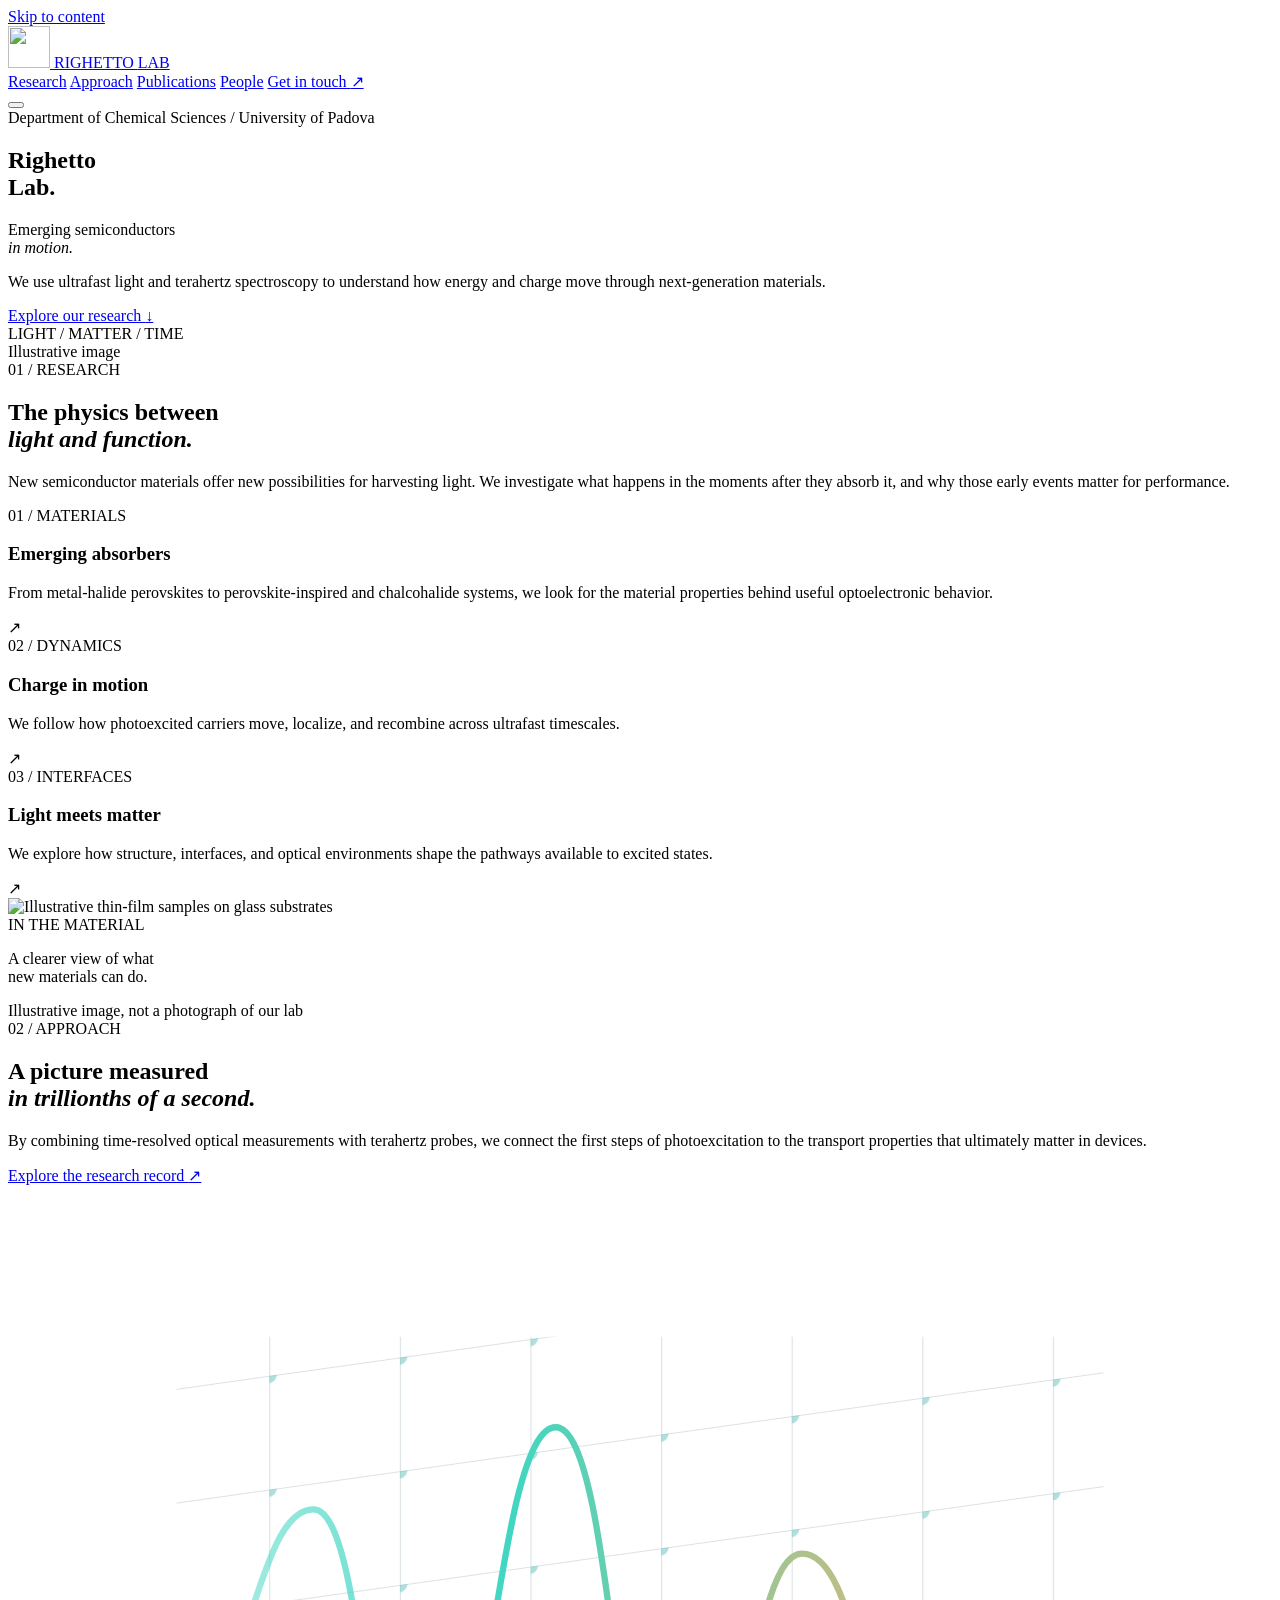
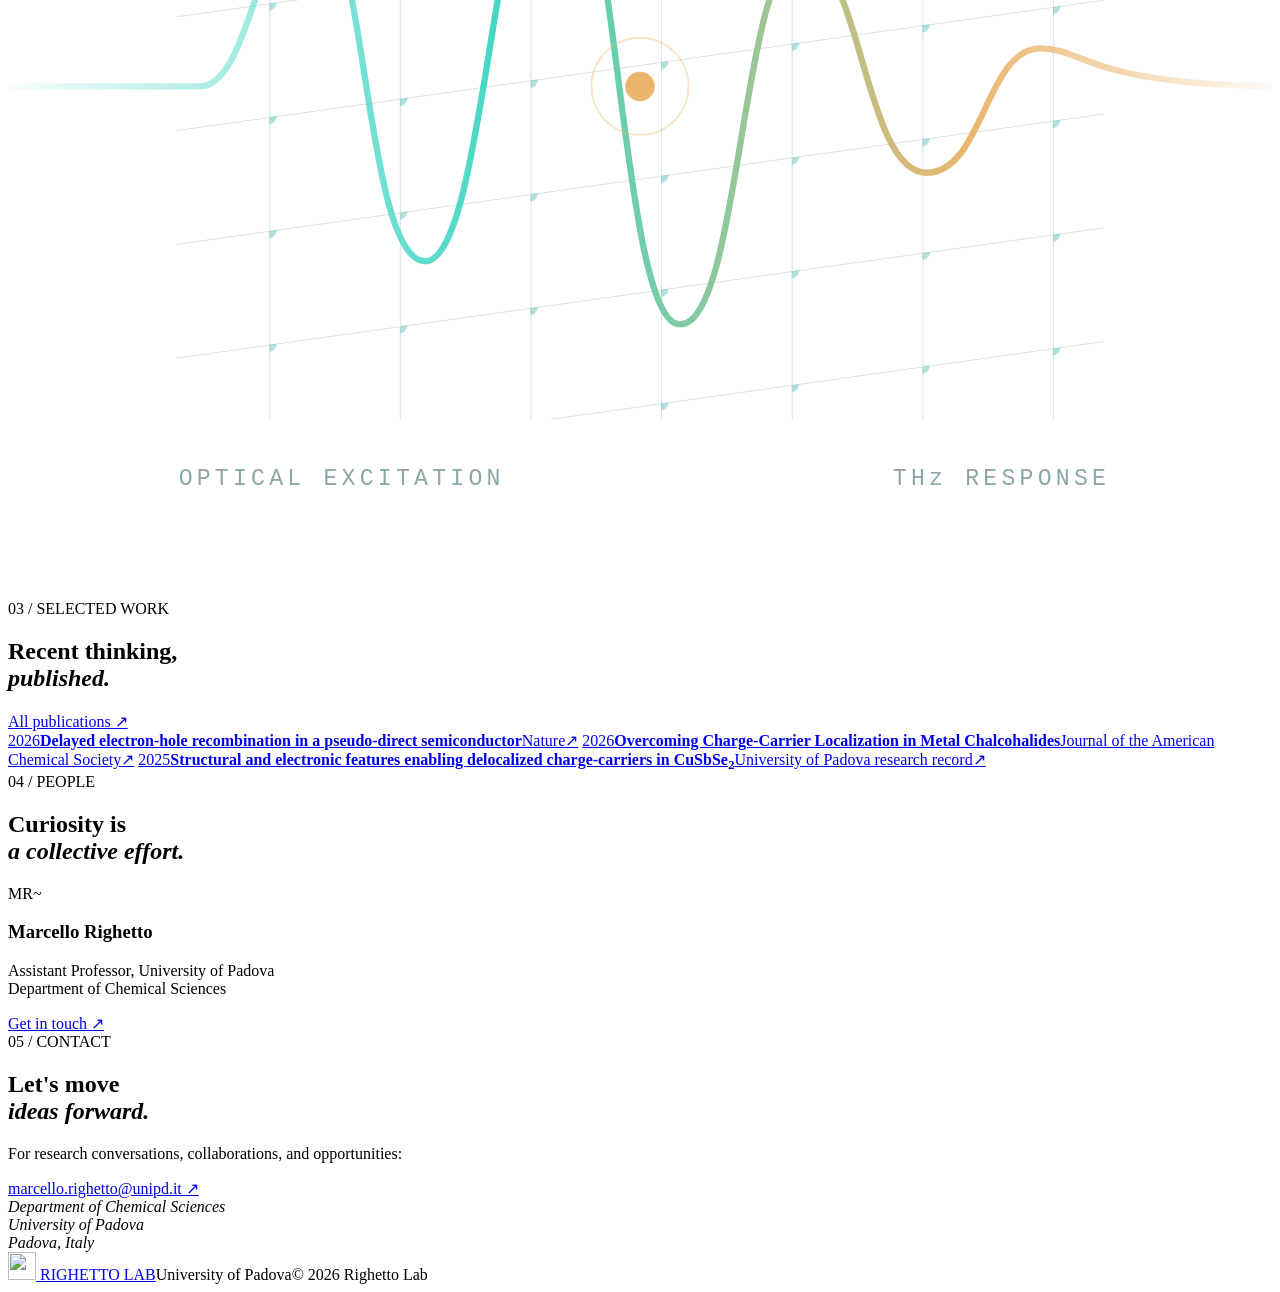
==== index.html @ 577b5ff5 "Create Righetto Lab website" ====
<!doctype html>
<html lang="en">
  <head>
    <meta charset="utf-8">
    <meta name="viewport" content="width=device-width, initial-scale=1">
    <meta name="theme-color" content="#101e23">
    <meta name="description" content="The Righetto Lab at the University of Padova studies emerging semiconductors with ultrafast optical and terahertz spectroscopy.">
    <meta property="og:type" content="website">
    <meta property="og:title" content="Righetto Lab | Emerging semiconductors in motion">
    <meta property="og:description" content="Ultrafast spectroscopy, charge-carrier dynamics, and emerging materials for light-harvesting technologies.">
    <meta property="og:image" content="assets/optical-table.webp">
    <title>Righetto Lab | Emerging semiconductors in motion</title>
    <link rel="icon" type="image/svg+xml" href="assets/mark.svg">
    <link rel="preconnect" href="https://fonts.googleapis.com">
    <link rel="preconnect" href="https://fonts.gstatic.com" crossorigin>
    <link href="https://fonts.googleapis.com/css2?family=DM+Sans:wght@400;500;600;700&family=Space+Grotesk:wght@400;500;600;700&display=swap" rel="stylesheet">
    <link rel="stylesheet" href="styles.css">
    <script src="script.js" defer></script>
  </head>
  <body>
    <a class="skip-link" href="#main">Skip to content</a>
    <header class="site-header" id="site-header">
      <a class="brand" href="#top" aria-label="Righetto Lab, back to top">
        <img src="assets/mark.svg" alt="" width="42" height="42">
        <span class="brand-name">RIGHETTO <span>LAB</span></span>
      </a>
      <nav class="desktop-nav" aria-label="Main navigation">
        <a href="#research">Research</a>
        <a href="#approach">Approach</a>
        <a href="#publications">Publications</a>
        <a href="#people">People</a>
        <a class="nav-contact" href="#contact">Get in touch <span aria-hidden="true">&#8599;</span></a>
      </nav>
      <button class="menu-toggle" type="button" aria-label="Open navigation" aria-expanded="false" aria-controls="mobile-nav">
        <span></span><span></span>
      </button>
    </header>
    <nav class="mobile-nav" id="mobile-nav" aria-label="Mobile navigation" hidden>
      <a href="#research">Research</a>
      <a href="#approach">Approach</a>
      <a href="#publications">Publications</a>
      <a href="#people">People</a>
      <a href="#contact">Get in touch</a>
    </nav>

    <main id="main">
      <section class="hero" id="top" aria-labelledby="hero-title">
        <div class="hero-image" role="img" aria-label="Illustrative optical spectroscopy setup with mirrors and light path"></div>
        <div class="hero-shade"></div>
        <div class="hero-content page-wrap">
          <div class="hero-kicker enter"><span class="signal-dot"></span> Department of Chemical Sciences <span class="kicker-separator">/</span> University of Padova</div>
          <h1 class="enter" id="hero-title">Righetto<br>Lab<span class="hero-period">.</span></h1>
          <p class="hero-statement enter">Emerging semiconductors<br><em>in motion.</em></p>
          <p class="hero-copy enter">We use ultrafast light and terahertz spectroscopy to understand how energy and charge move through next-generation materials.</p>
          <a class="hero-link enter" href="#research">Explore our research <span aria-hidden="true">&#8595;</span></a>
        </div>
        <div class="hero-edge-note" aria-hidden="true">LIGHT / MATTER / TIME</div>
        <div class="hero-image-credit">Illustrative image</div>
      </section>

      <section class="intro section-pad" id="research" aria-labelledby="research-title">
        <div class="page-wrap">
          <div class="section-label reveal"><span>01</span> / RESEARCH</div>
          <div class="intro-grid">
            <h2 class="display-heading reveal" id="research-title">The physics between<br><em>light and function.</em></h2>
            <p class="intro-lead reveal">New semiconductor materials offer new possibilities for harvesting light. We investigate what happens in the moments after they absorb it, and why those early events matter for performance.</p>
          </div>
          <div class="research-list">
            <article class="research-row reveal">
              <span class="row-index">01 / MATERIALS</span>
              <div><h3>Emerging absorbers</h3><p>From metal-halide perovskites to perovskite-inspired and chalcohalide systems, we look for the material properties behind useful optoelectronic behavior.</p></div>
              <span class="row-mark" aria-hidden="true">&#8599;</span>
            </article>
            <article class="research-row reveal">
              <span class="row-index">02 / DYNAMICS</span>
              <div><h3>Charge in motion</h3><p>We follow how photoexcited carriers move, localize, and recombine across ultrafast timescales.</p></div>
              <span class="row-mark" aria-hidden="true">&#8599;</span>
            </article>
            <article class="research-row reveal">
              <span class="row-index">03 / INTERFACES</span>
              <div><h3>Light meets matter</h3><p>We explore how structure, interfaces, and optical environments shape the pathways available to excited states.</p></div>
              <span class="row-mark" aria-hidden="true">&#8599;</span>
            </article>
          </div>
        </div>
      </section>

      <section class="image-interlude" aria-label="Semiconductor materials illustration">
        <img src="assets/semiconductor-films.webp" alt="Illustrative thin-film samples on glass substrates" loading="lazy" width="1774" height="887">
        <div class="image-interlude-overlay"></div>
        <div class="page-wrap image-interlude-content">
          <span class="section-label section-label-light reveal">IN THE MATERIAL</span>
          <p class="reveal">A clearer view of what<br>new materials can do.</p>
        </div>
        <span class="image-caption">Illustrative image, not a photograph of our lab</span>
      </section>

      <section class="approach section-pad" id="approach" aria-labelledby="approach-title">
        <div class="page-wrap approach-layout">
          <div class="approach-copy">
            <div class="section-label reveal"><span>02</span> / APPROACH</div>
            <h2 class="display-heading reveal" id="approach-title">A picture measured<br><em>in trillionths of a second.</em></h2>
            <p class="reveal">By combining time-resolved optical measurements with terahertz probes, we connect the first steps of photoexcitation to the transport properties that ultimately matter in devices.</p>
            <a class="text-link reveal" href="https://research.unipd.it/cris/rp/rp10786?type=all" target="_blank" rel="noopener noreferrer">Explore the research record <span aria-hidden="true">&#8599;</span></a>
          </div>
          <div class="wave-panel reveal" aria-label="Illustration of a terahertz pulse moving across a crystal lattice">
            <svg class="wave-illustration" viewBox="0 0 600 480" role="img" aria-labelledby="wave-title">
              <title id="wave-title">A wave pulse crosses a crystal lattice</title>
              <defs>
                <pattern id="lattice" width="62" height="54" patternUnits="userSpaceOnUse" patternTransform="skewY(-8)">
                  <path d="M0 0H62M0 0V54" fill="none" stroke="#71949a" stroke-opacity=".27" stroke-width="1"/>
                  <circle cx="0" cy="0" r="3.6" fill="#7bcac6" fill-opacity=".6"/>
                </pattern>
                <linearGradient id="pulse" x1="0" y1="0" x2="1" y2="0"><stop stop-color="#40d6c2" stop-opacity="0"/><stop offset=".4" stop-color="#40d6c2"/><stop offset=".75" stop-color="#eab66f"/><stop offset="1" stop-color="#eab66f" stop-opacity="0"/></linearGradient>
              </defs>
              <rect x="80" y="72" width="440" height="324" fill="url(#lattice)"/>
              <path class="wave-path" d="M-10 238 C65 238 70 238 91 238 C116 238 119 154 145 154 C170 154 169 321 198 321 C227 321 231 115 260 115 C289 115 290 351 319 351 C348 351 348 175 377 175 C405 175 406 279 436 279 C463 279 464 220 490 220 C512 220 512 238 610 238" fill="none" stroke="url(#pulse)" stroke-width="3"/>
              <circle cx="300" cy="238" r="7" fill="#eab66f"/>
              <circle cx="300" cy="238" r="23" fill="none" stroke="#eab66f" stroke-opacity=".35"/>
              <text x="81" y="427" fill="#8ca6aa" font-size="11" font-family="monospace" letter-spacing="2">OPTICAL EXCITATION</text>
              <text x="420" y="427" fill="#8ca6aa" font-size="11" font-family="monospace" letter-spacing="2">THz RESPONSE</text>
            </svg>
          </div>
        </div>
      </section>

      <section class="publications section-pad" id="publications" aria-labelledby="publications-title">
        <div class="page-wrap">
          <div class="section-label reveal"><span>03</span> / SELECTED WORK</div>
          <div class="pub-heading-line"><h2 class="display-heading reveal" id="publications-title">Recent thinking,<br><em>published.</em></h2><a class="text-link reveal" href="https://research.unipd.it/cris/rp/rp10786?type=all" target="_blank" rel="noopener noreferrer">All publications <span aria-hidden="true">&#8599;</span></a></div>
          <div class="publication-list">
            <a class="publication reveal" href="https://www.nature.com/articles/s41586-026-11223-x" target="_blank" rel="noopener noreferrer"><span class="pub-year">2026</span><span class="pub-body"><strong>Delayed electron-hole recombination in a pseudo-direct semiconductor</strong><span>Nature</span></span><span class="pub-arrow" aria-hidden="true">&#8599;</span></a>
            <a class="publication reveal" href="https://pubs.acs.org/jacsat/article/148/25/26116/5166950/Overcoming-Charge-Carrier-Localization-in-Metal" target="_blank" rel="noopener noreferrer"><span class="pub-year">2026</span><span class="pub-body"><strong>Overcoming Charge-Carrier Localization in Metal Chalcohalides</strong><span>Journal of the American Chemical Society</span></span><span class="pub-arrow" aria-hidden="true">&#8599;</span></a>
            <a class="publication reveal" href="https://unifind.unipd.it/individual?uri=http%3A%2F%2Firises.unipd.it%2Fresource%2Fitem%2F841093" target="_blank" rel="noopener noreferrer"><span class="pub-year">2025</span><span class="pub-body"><strong>Structural and electronic features enabling delocalized charge-carriers in CuSbSe<sub>2</sub></strong><span>University of Padova research record</span></span><span class="pub-arrow" aria-hidden="true">&#8599;</span></a>
          </div>
        </div>
      </section>

      <section class="people section-pad" id="people" aria-labelledby="people-title">
        <div class="page-wrap people-layout">
          <div><div class="section-label reveal"><span>04</span> / PEOPLE</div><h2 class="display-heading reveal" id="people-title">Curiosity is<br><em>a collective effort.</em></h2></div>
          <div class="people-content reveal"><div class="person-monogram" aria-hidden="true">MR<span class="monogram-wave">~</span></div><div class="person-info"><h3>Marcello Righetto</h3><p>Assistant Professor, University of Padova<br>Department of Chemical Sciences</p><a class="text-link" href="mailto:marcello.righetto@unipd.it">Get in touch <span aria-hidden="true">&#8599;</span></a></div></div>
        </div>
      </section>

      <section class="contact section-pad" id="contact" aria-labelledby="contact-title">
        <div class="page-wrap contact-layout">
          <div><div class="section-label section-label-light reveal"><span>05</span> / CONTACT</div><h2 class="display-heading reveal" id="contact-title">Let's move<br><em>ideas forward.</em></h2></div>
          <div class="contact-details reveal"><p>For research conversations, collaborations, and opportunities:</p><a class="contact-email" href="mailto:marcello.righetto@unipd.it">marcello.righetto@unipd.it <span aria-hidden="true">&#8599;</span></a><address>Department of Chemical Sciences<br>University of Padova<br>Padova, Italy</address></div>
        </div>
      </section>
    </main>
    <footer class="site-footer"><div class="page-wrap footer-layout"><a class="footer-brand" href="#top"><img src="assets/mark.svg" alt="" width="28" height="28"> RIGHETTO LAB</a><span>University of Padova</span><span>&copy; <span id="year">2026</span> Righetto Lab</span></div></footer>
  </body>
</html>
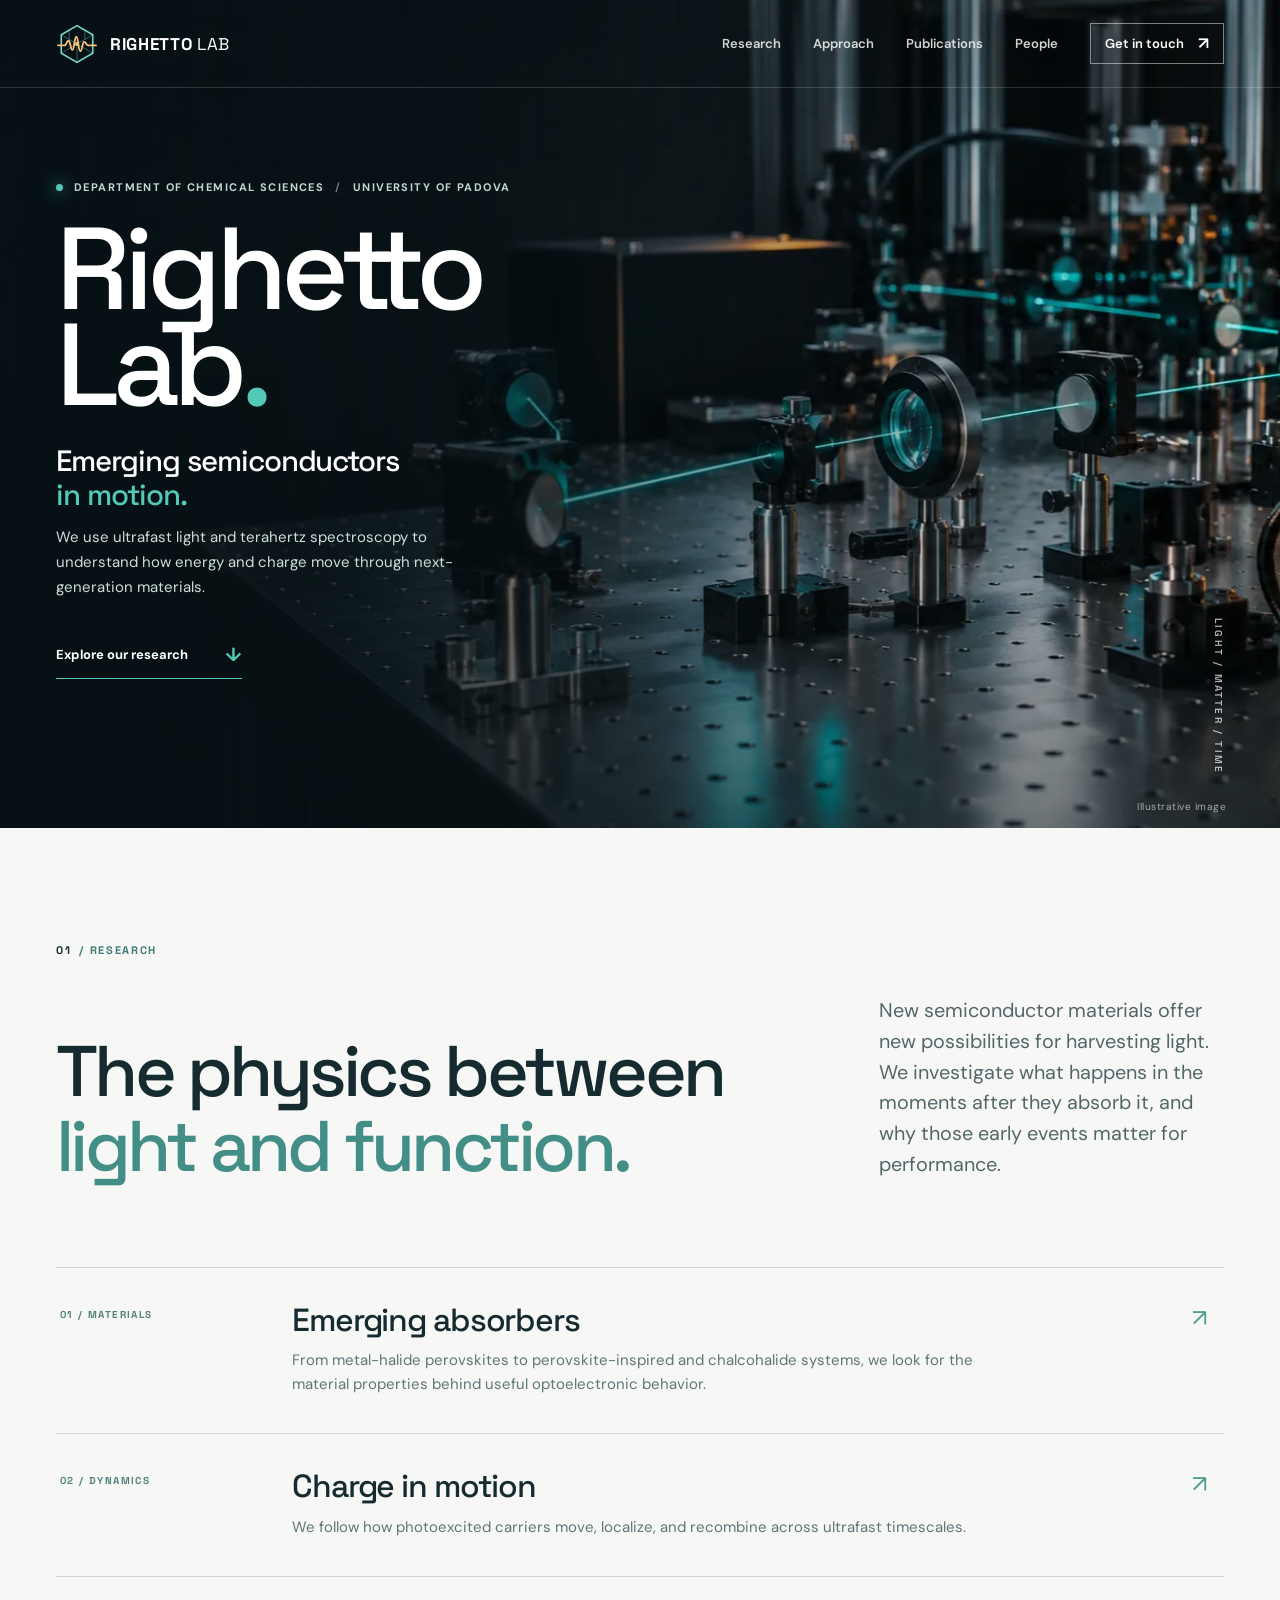
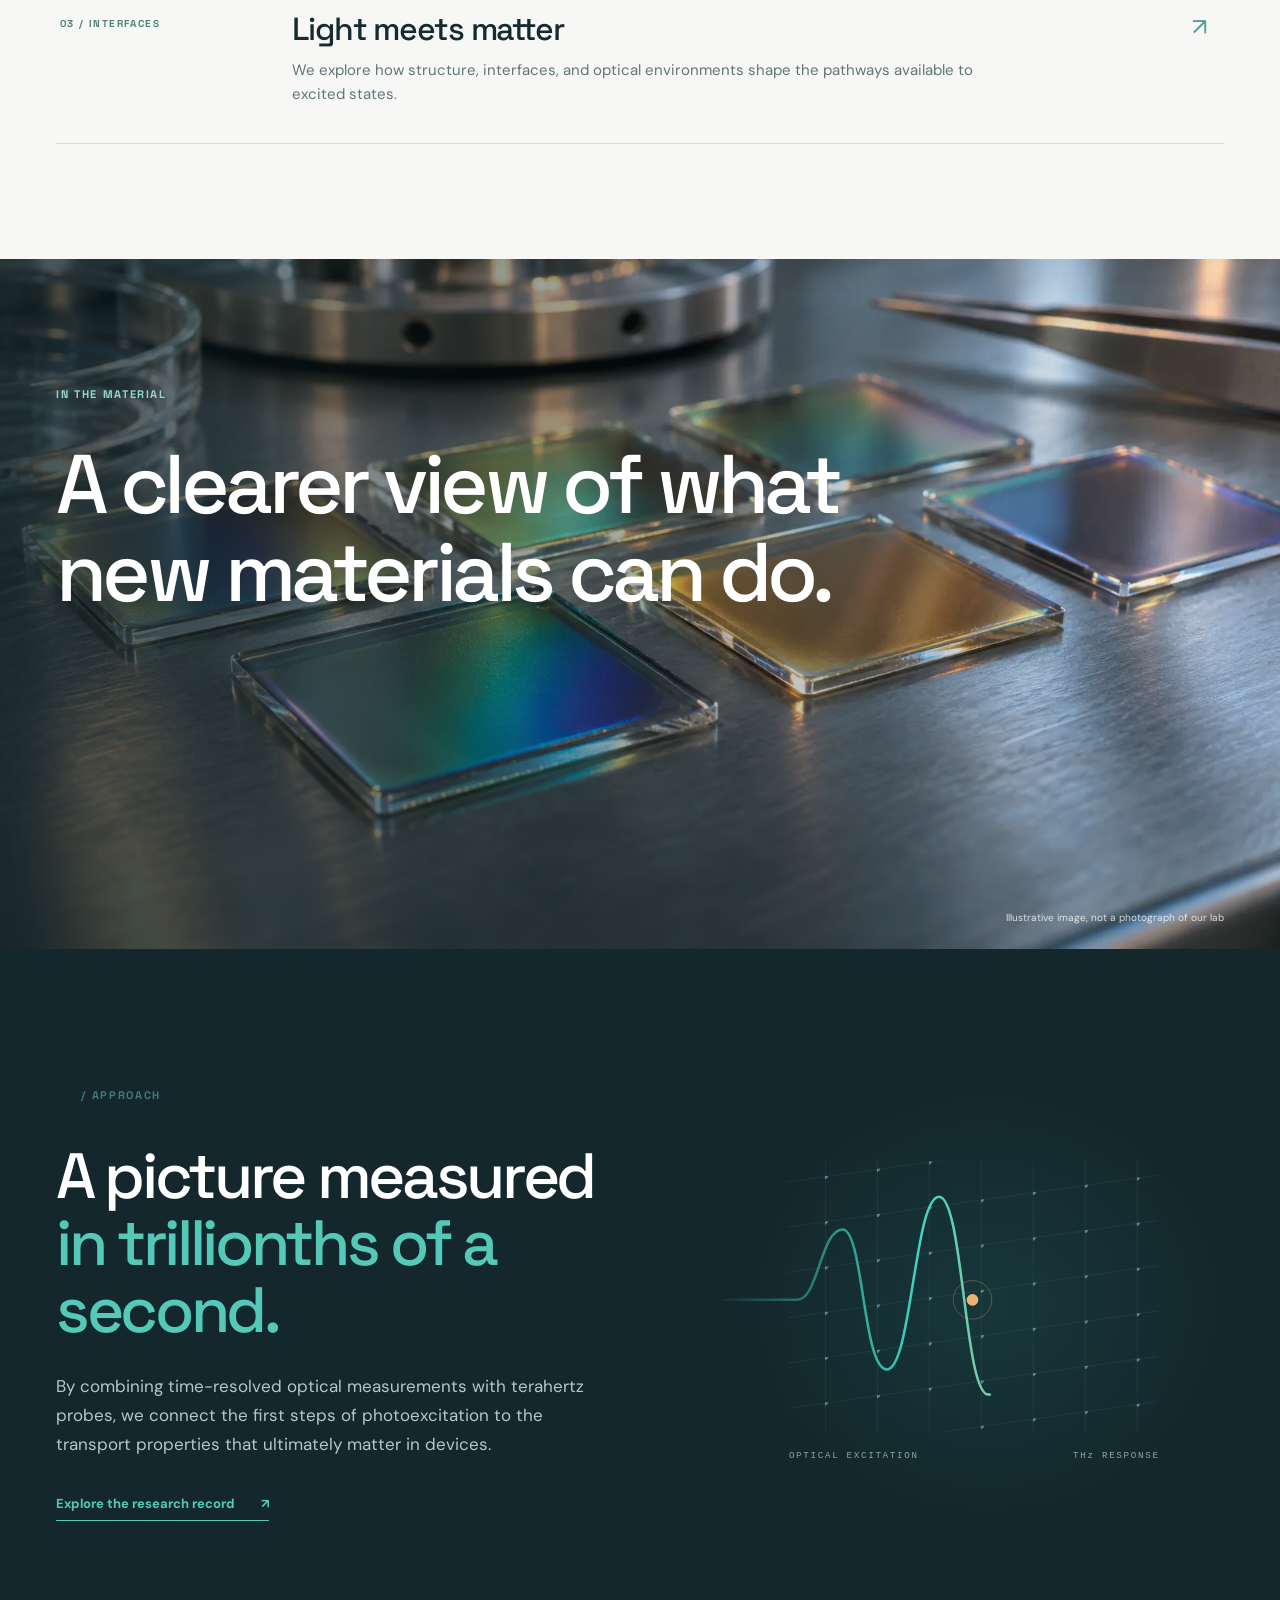
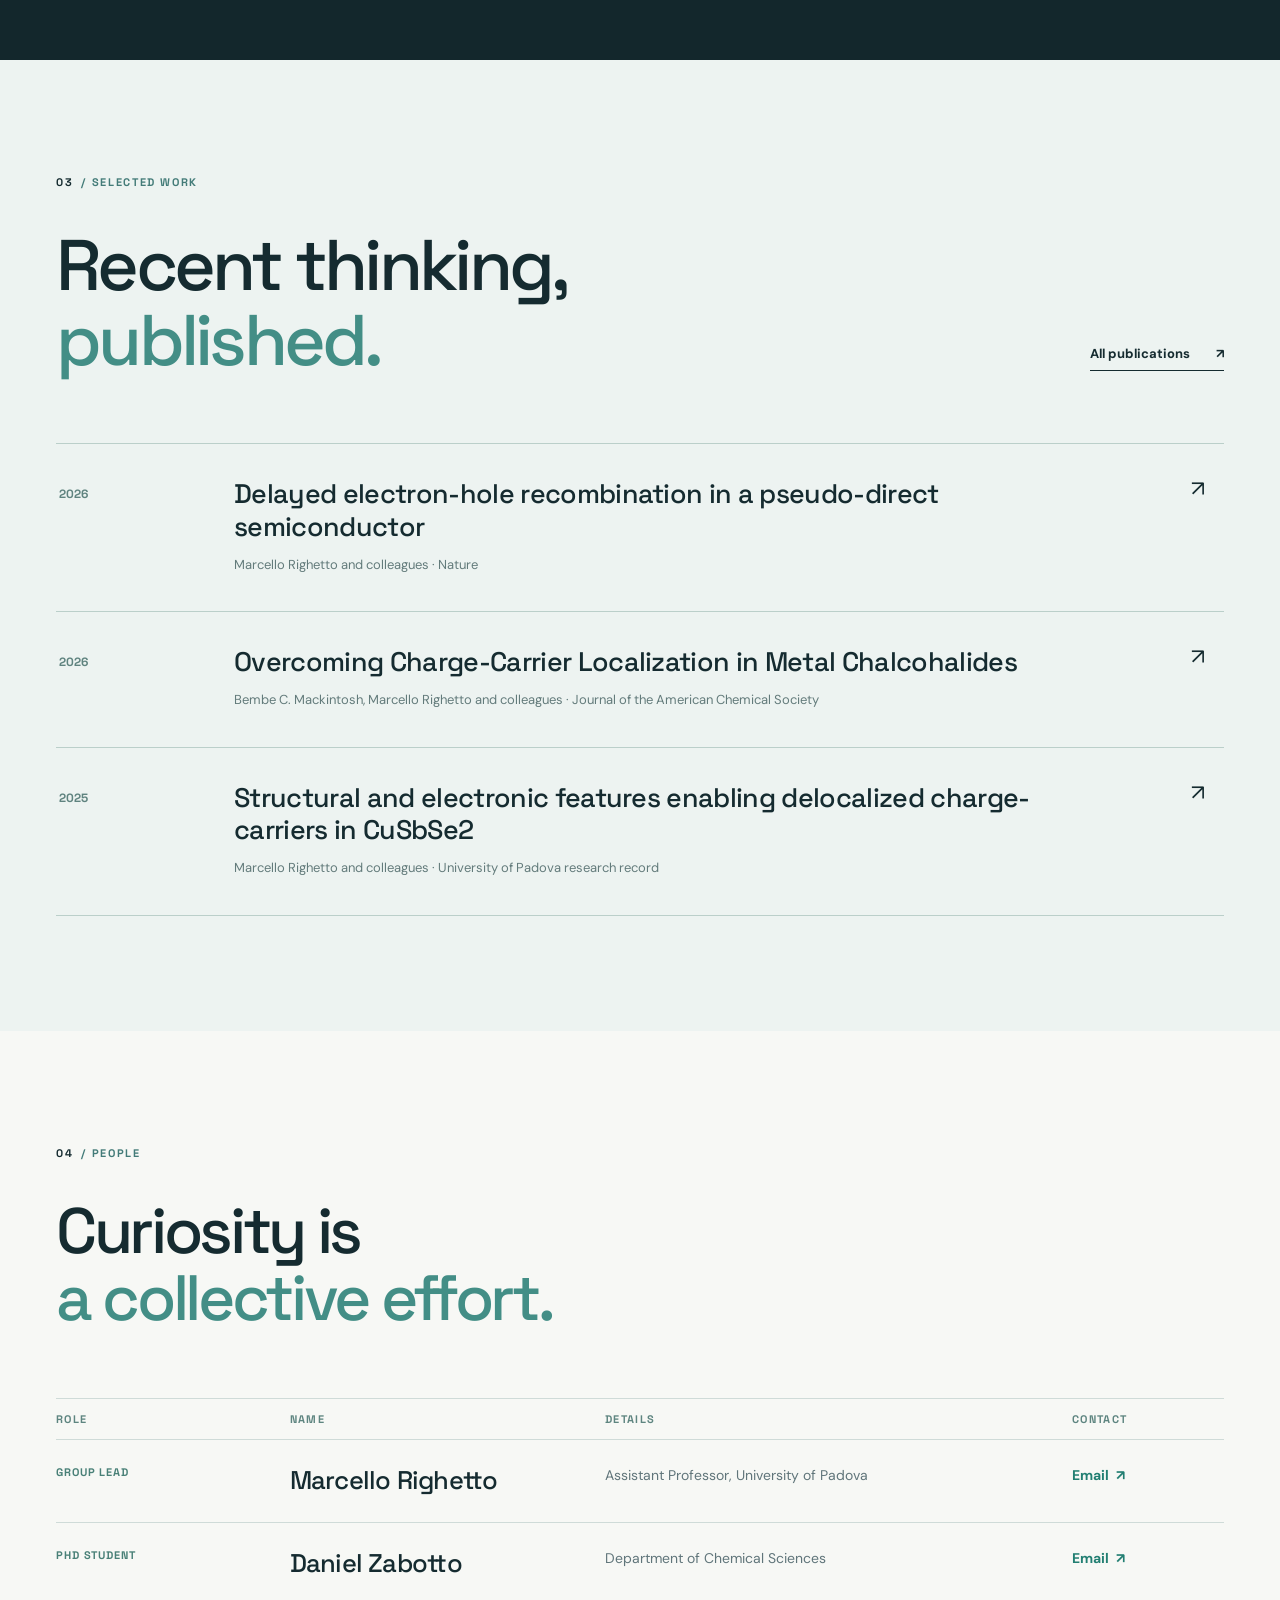
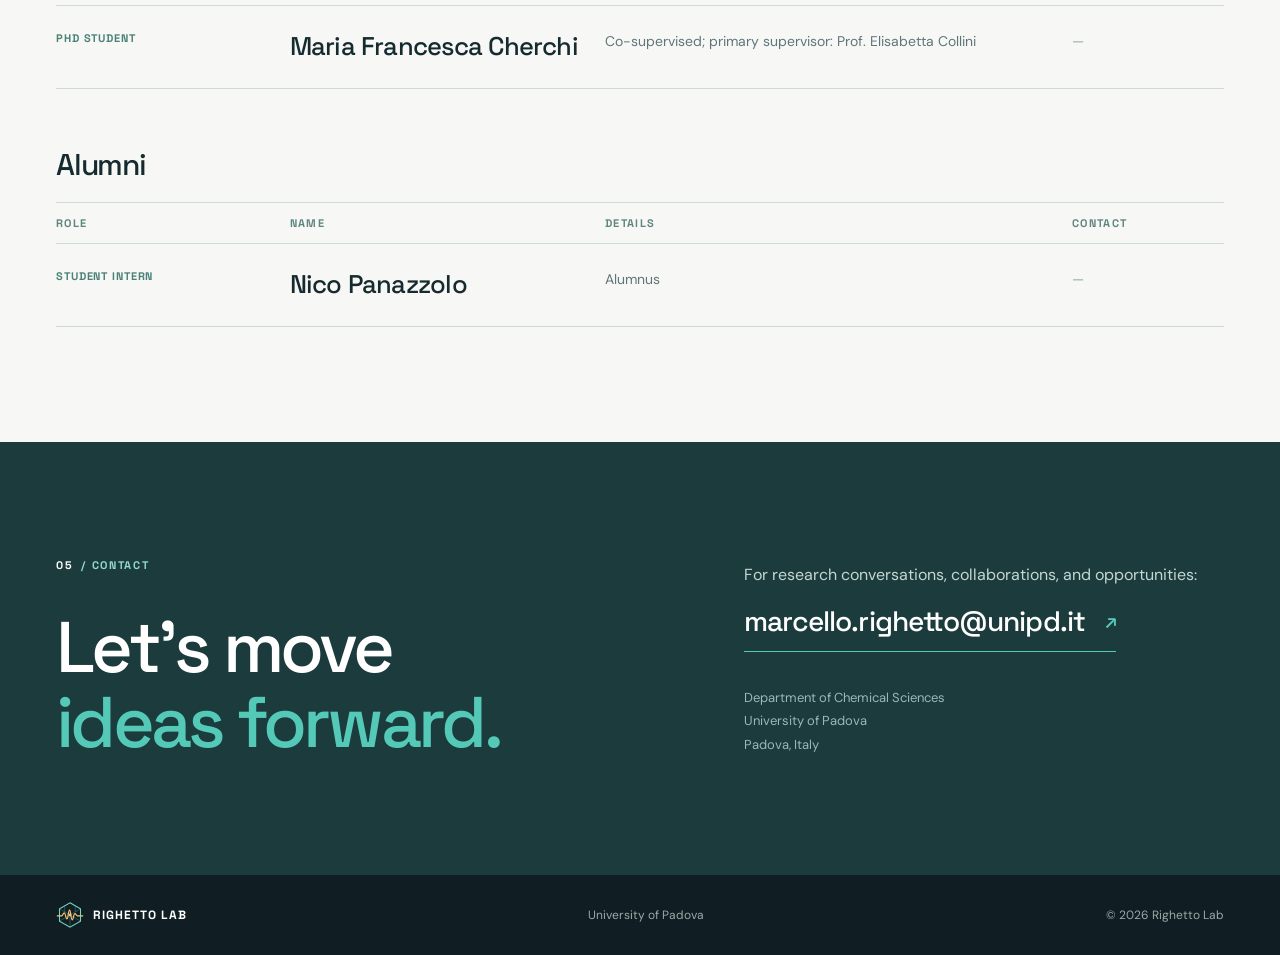
==== commit 60f11b6e: "Add Scholar publication archive and updated people table" ====
--- a/index.html
+++ b/index.html
@@ -16,6 +16,7 @@
     <link href="https://fonts.googleapis.com/css2?family=DM+Sans:wght@400;500;600;700&family=Space+Grotesk:wght@400;500;600;700&display=swap" rel="stylesheet">
     <link rel="stylesheet" href="styles.css">
     <script src="script.js" defer></script>
+    <script src="publications.js" defer></script>
   </head>
   <body>
     <a class="skip-link" href="#main">Skip to content</a>
@@ -27,7 +28,7 @@
       <nav class="desktop-nav" aria-label="Main navigation">
         <a href="#research">Research</a>
         <a href="#approach">Approach</a>
-        <a href="#publications">Publications</a>
+        <a href="publications.html">Publications</a>
         <a href="#people">People</a>
         <a class="nav-contact" href="#contact">Get in touch <span aria-hidden="true">&#8599;</span></a>
       </nav>
@@ -38,7 +39,7 @@
     <nav class="mobile-nav" id="mobile-nav" aria-label="Mobile navigation" hidden>
       <a href="#research">Research</a>
       <a href="#approach">Approach</a>
-      <a href="#publications">Publications</a>
+      <a href="publications.html">Publications</a>
       <a href="#people">People</a>
       <a href="#contact">Get in touch</a>
     </nav>
@@ -127,19 +128,32 @@
       <section class="publications section-pad" id="publications" aria-labelledby="publications-title">
         <div class="page-wrap">
           <div class="section-label reveal"><span>03</span> / SELECTED WORK</div>
-          <div class="pub-heading-line"><h2 class="display-heading reveal" id="publications-title">Recent thinking,<br><em>published.</em></h2><a class="text-link reveal" href="https://research.unipd.it/cris/rp/rp10786?type=all" target="_blank" rel="noopener noreferrer">All publications <span aria-hidden="true">&#8599;</span></a></div>
-          <div class="publication-list">
-            <a class="publication reveal" href="https://www.nature.com/articles/s41586-026-11223-x" target="_blank" rel="noopener noreferrer"><span class="pub-year">2026</span><span class="pub-body"><strong>Delayed electron-hole recombination in a pseudo-direct semiconductor</strong><span>Nature</span></span><span class="pub-arrow" aria-hidden="true">&#8599;</span></a>
-            <a class="publication reveal" href="https://pubs.acs.org/jacsat/article/148/25/26116/5166950/Overcoming-Charge-Carrier-Localization-in-Metal" target="_blank" rel="noopener noreferrer"><span class="pub-year">2026</span><span class="pub-body"><strong>Overcoming Charge-Carrier Localization in Metal Chalcohalides</strong><span>Journal of the American Chemical Society</span></span><span class="pub-arrow" aria-hidden="true">&#8599;</span></a>
-            <a class="publication reveal" href="https://unifind.unipd.it/individual?uri=http%3A%2F%2Firises.unipd.it%2Fresource%2Fitem%2F841093" target="_blank" rel="noopener noreferrer"><span class="pub-year">2025</span><span class="pub-body"><strong>Structural and electronic features enabling delocalized charge-carriers in CuSbSe<sub>2</sub></strong><span>University of Padova research record</span></span><span class="pub-arrow" aria-hidden="true">&#8599;</span></a>
-          </div>
+          <div class="pub-heading-line"><h2 class="display-heading reveal" id="publications-title">Recent thinking,<br><em>published.</em></h2><a class="text-link reveal" href="publications.html">All publications <span aria-hidden="true">&#8599;</span></a></div>
+          <div class="publication-list" id="home-publications" aria-live="polite"><p class="publication-message">Loading publications...</p></div>
         </div>
       </section>
 
       <section class="people section-pad" id="people" aria-labelledby="people-title">
-        <div class="page-wrap people-layout">
-          <div><div class="section-label reveal"><span>04</span> / PEOPLE</div><h2 class="display-heading reveal" id="people-title">Curiosity is<br><em>a collective effort.</em></h2></div>
-          <div class="people-content reveal"><div class="person-monogram" aria-hidden="true">MR<span class="monogram-wave">~</span></div><div class="person-info"><h3>Marcello Righetto</h3><p>Assistant Professor, University of Padova<br>Department of Chemical Sciences</p><a class="text-link" href="mailto:marcello.righetto@unipd.it">Get in touch <span aria-hidden="true">&#8599;</span></a></div></div>
+        <div class="page-wrap">
+          <div class="section-label reveal"><span>04</span> / PEOPLE</div>
+          <h2 class="display-heading people-heading reveal" id="people-title">Curiosity is<br><em>a collective effort.</em></h2>
+          <div class="people-table-wrap reveal">
+            <table class="people-table">
+              <thead><tr><th scope="col">Role</th><th scope="col">Name</th><th scope="col">Details</th><th scope="col">Contact</th></tr></thead>
+              <tbody>
+                <tr><td>Group lead</td><th scope="row">Marcello Righetto</th><td>Assistant Professor, University of Padova</td><td><a href="mailto:marcello.righetto@unipd.it">Email <span aria-hidden="true">&#8599;</span></a></td></tr>
+                <tr><td>PhD student</td><th scope="row">Daniel Zabotto</th><td>Department of Chemical Sciences</td><td><a href="mailto:daniel.zabotto@studenti.unipd.it">Email <span aria-hidden="true">&#8599;</span></a></td></tr>
+                <tr><td>PhD student</td><th scope="row">Maria Francesca Cherchi</th><td>Co-supervised; primary supervisor: Prof. Elisabetta Collini</td><td><span class="contact-unavailable">&mdash;</span></td></tr>
+              </tbody>
+            </table>
+          </div>
+          <h3 class="alumni-heading reveal">Alumni</h3>
+          <div class="people-table-wrap reveal">
+            <table class="people-table alumni-table">
+              <thead><tr><th scope="col">Role</th><th scope="col">Name</th><th scope="col">Details</th><th scope="col">Contact</th></tr></thead>
+              <tbody><tr><td>Student intern</td><th scope="row">Nico Panazzolo</th><td>Alumnus</td><td><span class="contact-unavailable">&mdash;</span></td></tr></tbody>
+            </table>
+          </div>
         </div>
       </section>
 
--- a/styles.css
+++ b/styles.css
@@ -0,0 +1,327 @@
+:root {
+  --ink: #152b30;
+  --deep: #101e23;
+  --teal: #54c9b8;
+  --pale: #edf4f2;
+  --paper: #f7f8f5;
+  --line: #cfdbd8;
+  --muted: #60757a;
+  --amber: #f0bd78;
+  --font-display: 'Space Grotesk', 'Trebuchet MS', sans-serif;
+  --font-body: 'DM Sans', 'Trebuchet MS', sans-serif;
+  --wrap: min(100% - 112px, 1380px);
+}
+
+* { box-sizing: border-box; }
+html { scroll-behavior: smooth; }
+body { margin: 0; background: var(--paper); color: var(--ink); font-family: var(--font-body); -webkit-font-smoothing: antialiased; }
+body.menu-open { overflow: hidden; }
+button, a { -webkit-tap-highlight-color: transparent; }
+a { color: inherit; text-decoration: none; }
+button { font: inherit; }
+img { display: block; max-width: 100%; }
+::selection { background: var(--teal); color: var(--deep); }
+:focus-visible { outline: 2px solid var(--teal); outline-offset: 5px; }
+.page-wrap { width: var(--wrap); margin-inline: auto; }
+.skip-link { position: absolute; left: 16px; top: -80px; z-index: 100; padding: 10px 16px; background: white; color: var(--ink); }
+.skip-link:focus { top: 16px; }
+
+.site-header { position: fixed; inset: 0 0 auto; z-index: 50; height: 88px; display: flex; align-items: center; justify-content: space-between; padding: 0 max(56px, calc((100vw - 1380px) / 2)); color: white; border-bottom: 1px solid rgba(255,255,255,.16); transition: background .3s ease, height .3s ease, box-shadow .3s ease; }
+.site-header.scrolled, body.menu-open .site-header { height: 76px; background: rgba(16,30,35,.97); box-shadow: 0 8px 28px rgba(0,0,0,.13); }
+.brand { display: inline-flex; align-items: center; gap: 12px; flex: none; }
+.brand img { width: 42px; height: 42px; }
+.brand-name { font-family: var(--font-display); font-size: 17px; font-weight: 700; letter-spacing: .04em; white-space: nowrap; }
+.brand-name span { font-weight: 400; }
+.desktop-nav { display: flex; align-items: center; gap: clamp(21px, 2.5vw, 42px); font-size: 13px; font-weight: 600; }
+.desktop-nav a:not(.nav-contact) { position: relative; padding-block: 34px; color: rgba(255,255,255,.82); transition: color .2s; }
+.desktop-nav a:not(.nav-contact)::after { content: ''; position: absolute; bottom: 27px; left: 0; right: 100%; height: 1px; background: var(--teal); transition: right .25s; }
+.desktop-nav a:not(.nav-contact):hover { color: white; }
+.desktop-nav a:not(.nav-contact):hover::after { right: 0; }
+.nav-contact { display: inline-flex; align-items: center; gap: 14px; padding: 11px 14px; border: 1px solid rgba(255,255,255,.48); transition: border-color .2s, background .2s; }
+.nav-contact:hover { background: var(--teal); border-color: var(--teal); color: var(--deep); }
+.nav-contact span { font-size: 17px; line-height: 1; }
+.menu-toggle, .mobile-nav { display: none; }
+
+.hero { position: relative; height: min(850px, 92svh); min-height: 650px; overflow: hidden; color: white; background: var(--deep); }
+.hero-image, .hero-shade { position: absolute; inset: 0; }
+.hero-image { background: url('assets/optical-table.webp') center center / cover no-repeat; transform: scale(1.04); will-change: transform; }
+.hero-shade { background: linear-gradient(90deg, rgba(7,17,21,.91) 0%, rgba(7,17,21,.78) 27%, rgba(7,17,21,.34) 56%, rgba(7,17,21,.03) 100%), linear-gradient(0deg, rgba(8,20,23,.4), transparent 28%); }
+.hero-content { position: relative; z-index: 2; padding-top: clamp(178px, 20vh, 238px); }
+.hero-kicker { display: flex; align-items: center; gap: 11px; margin-bottom: 27px; color: #c5d6d4; font-size: 11px; font-weight: 700; letter-spacing: .13em; text-transform: uppercase; }
+.signal-dot { width: 7px; height: 7px; flex: none; border-radius: 50%; background: var(--teal); box-shadow: 0 0 15px var(--teal); }
+.kicker-separator { opacity: .55; }
+.hero h1 { margin: 0; font: 500 clamp(78px, 9.1vw, 154px)/.82 var(--font-display); letter-spacing: -.055em; }
+.hero-period { color: var(--teal); }
+.hero-statement { margin: 33px 0 13px; font: 500 clamp(23px, 2.3vw, 36px)/1.14 var(--font-display); letter-spacing: -.035em; }
+.hero-statement em, .display-heading em { font-style: normal; color: var(--teal); }
+.hero-copy { max-width: 438px; margin: 0; color: #cfddda; font-size: 15px; line-height: 1.65; }
+.hero-link { display: inline-flex; align-items: center; gap: 37px; padding: 15px 0 11px; margin-top: 28px; border-bottom: 1px solid var(--teal); color: white; font-size: 13px; font-weight: 700; transition: gap .2s, color .2s; }
+.hero-link:hover { gap: 47px; color: var(--teal); }
+.hero-link span { color: var(--teal); font-size: 19px; }
+.hero-edge-note { position: absolute; z-index: 2; right: 55px; bottom: 54px; color: rgba(255,255,255,.7); font: 600 10px var(--font-display); letter-spacing: .22em; writing-mode: vertical-rl; }
+.hero-image-credit { position: absolute; bottom: 15px; right: 54px; color: rgba(255,255,255,.6); font-size: 10px; letter-spacing: .05em; }
+.enter { animation: enterUp .7s both; }
+.hero-kicker.enter { animation-delay: .08s; }
+.hero h1.enter { animation-delay: .16s; }
+.hero-statement.enter { animation-delay: .28s; }
+.hero-copy.enter { animation-delay: .38s; }
+.hero-link.enter { animation-delay: .48s; }
+@keyframes enterUp { from { opacity: 0; transform: translateY(22px); } to { opacity: 1; transform: translateY(0); } }
+
+.section-pad { padding-block: clamp(88px, 9vw, 150px); }
+.section-label { display: flex; align-items: center; gap: 8px; color: #437b78; font: 700 11px var(--font-display); letter-spacing: .15em; }
+.section-label span { color: var(--ink); }
+.section-label-light { color: #93d9cf; }
+.section-label-light span { color: white; }
+.display-heading { margin: 0; font: 500 clamp(45px, 5.6vw, 82px)/1.05 var(--font-display); letter-spacing: -.052em; }
+.display-heading em { color: #438e86; }
+.intro { background: var(--paper); }
+.intro-grid { display: grid; grid-template-columns: 1.35fr .65fr; gap: 9%; align-items: end; margin-top: 38px; margin-bottom: 82px; }
+.intro-lead { max-width: 460px; margin: 0 0 5px; color: #53676b; font-size: clamp(17px, 1.55vw, 21px); line-height: 1.55; }
+.research-list { border-top: 1px solid var(--line); }
+.research-row { display: grid; grid-template-columns: 190px minmax(0, 1fr) 28px; gap: 42px; align-items: start; padding: 34px 4px 37px; border-bottom: 1px solid var(--line); transition: padding-left .25s, background .25s; }
+.research-row:hover { padding-left: 13px; background: #eef5f2; }
+.row-index { padding-top: 6px; color: #52817d; font: 700 10px var(--font-display); letter-spacing: .14em; }
+.research-row h3 { margin: 0 0 10px; font: 500 clamp(26px, 2.5vw, 35px)/1.15 var(--font-display); letter-spacing: -.035em; }
+.research-row p { max-width: 700px; margin: 0; color: var(--muted); font-size: 15px; line-height: 1.6; }
+.row-mark { color: #4a9d91; font-size: 24px; transition: transform .25s; }
+.research-row:hover .row-mark { transform: translate(3px, -3px); }
+
+.image-interlude { position: relative; min-height: clamp(500px, 62vw, 690px); overflow: hidden; color: white; background: #284247; }
+.image-interlude > img { position: absolute; inset: 0; width: 100%; height: 100%; object-fit: cover; object-position: center 50%; }
+.image-interlude-overlay { position: absolute; inset: 0; background: linear-gradient(90deg, rgba(8,25,29,.76), rgba(8,25,29,.28) 58%, transparent), linear-gradient(0deg, rgba(8,25,29,.32), transparent 35%); }
+.image-interlude-content { position: relative; padding-top: clamp(93px, 10vw, 145px); }
+.image-interlude-content p { margin: 40px 0 0; max-width: 840px; font: 500 clamp(47px, 6.5vw, 99px)/1.05 var(--font-display); letter-spacing: -.055em; }
+.image-caption { position: absolute; right: 56px; bottom: 25px; font-size: 10px; color: rgba(255,255,255,.8); }
+
+.approach { background: #13272c; color: white; }
+.approach-layout { display: grid; grid-template-columns: 1fr .88fr; gap: 8%; align-items: center; }
+.approach .display-heading { margin-top: 41px; font-size: clamp(44px, 5vw, 72px); }
+.approach .display-heading em { color: var(--teal); }
+.approach-copy > p { max-width: 565px; margin: 28px 0; color: #b5c8c9; font-size: 17px; line-height: 1.7; }
+.text-link { display: inline-flex; align-items: center; gap: 26px; padding-block: 8px; border-bottom: 1px solid currentColor; font-size: 13px; font-weight: 700; transition: gap .22s, color .22s; }
+.text-link:hover { gap: 36px; color: #2a9b8b; }
+.approach .text-link { color: var(--teal); }
+.wave-panel { position: relative; min-height: 475px; background: radial-gradient(ellipse at 53% 50%, rgba(33,88,88,.32), transparent 67%); }
+.wave-illustration { width: 100%; height: 100%; min-height: 475px; }
+.wave-path { stroke-dasharray: 860; stroke-dashoffset: 860; animation: drawWave 2.2s ease forwards paused; }
+.wave-panel.is-visible .wave-path { animation-play-state: running; }
+@keyframes drawWave { to { stroke-dashoffset: 0; } }
+
+.publications { background: #edf3f1; }
+.pub-heading-line { display: flex; justify-content: space-between; align-items: end; gap: 50px; margin: 39px 0 65px; }
+.pub-heading-line .text-link { flex: none; margin-bottom: 7px; }
+.publication-list { border-top: 1px solid #bbcfca; }
+.publication { display: grid; grid-template-columns: 140px minmax(0, 1fr) 30px; gap: 35px; align-items: start; padding: 34px 3px 37px; border-bottom: 1px solid #bbcfca; transition: padding-left .2s, color .2s; }
+.publication:hover { padding-left: 13px; color: #288b7d; }
+.pub-year { padding-top: 8px; color: #5f837f; font: 700 12px var(--font-display); }
+.pub-body { display: grid; gap: 11px; }
+.pub-body strong { max-width: 850px; font: 500 clamp(21px, 2.1vw, 29px)/1.22 var(--font-display); letter-spacing: -.025em; }
+.pub-body > span { color: #637b7b; font-size: 13px; }
+.pub-arrow { font-size: 22px; line-height: 1; }
+
+.people { background: var(--paper); }
+.people-layout { display: grid; grid-template-columns: 1.08fr .92fr; gap: 9%; }
+.people .display-heading { margin-top: 38px; font-size: clamp(44px, 5vw, 72px); }
+.people-content { align-self: end; display: flex; align-items: end; gap: 28px; padding-bottom: 4px; }
+.person-monogram { position: relative; display: grid; place-items: center; flex: none; width: 147px; aspect-ratio: 1; background: #dce9e5; color: #2e726d; font: 500 48px var(--font-display); letter-spacing: -.08em; overflow: hidden; }
+.monogram-wave { position: absolute; top: -66px; right: -13px; color: #86cbbd; font: 400 190px var(--font-display); transform: rotate(-26deg); opacity: .6; }
+.person-info h3 { margin: 0 0 8px; font: 500 26px var(--font-display); letter-spacing: -.04em; }
+.person-info p { margin: 0 0 17px; color: var(--muted); font-size: 14px; line-height: 1.55; }
+
+.contact { background: #1c3b3d; color: white; }
+.contact-layout { display: grid; grid-template-columns: 1fr .84fr; gap: 10%; align-items: end; }
+.contact .display-heading { margin-top: 38px; }
+.contact .display-heading em { color: var(--teal); }
+.contact-details { padding-bottom: 4px; }
+.contact-details > p { margin: 0 0 18px; color: #c4d7d3; font-size: 16px; }
+.contact-email { display: inline-flex; align-items: center; gap: 20px; padding-bottom: 12px; border-bottom: 1px solid var(--teal); color: white; font: 500 clamp(19px, 2.2vw, 30px) var(--font-display); letter-spacing: -.03em; overflow-wrap: anywhere; transition: color .2s; }
+.contact-email:hover { color: var(--teal); }
+.contact-email span { flex: none; color: var(--teal); font-size: 20px; }
+.contact-details address { margin-top: 34px; color: #9bb8b7; font-size: 13px; font-style: normal; line-height: 1.8; }
+.site-footer { padding-block: 26px; background: #101e23; color: #99aaa8; font-size: 12px; }
+.footer-layout { display: flex; align-items: center; justify-content: space-between; gap: 25px; }
+.footer-brand { display: inline-flex; align-items: center; gap: 9px; color: white; font: 700 12px var(--font-display); letter-spacing: .08em; }
+
+.publication-message { margin: 0; padding: 30px 3px; color: var(--muted); font-size: 15px; }
+.pub-meta { line-height: 1.5; }
+.inner-header { background: rgba(16,30,35,.97); }
+.archive-intro, .manager-intro { padding-block: 184px 104px; color: white; background: #14292d; }
+.archive-intro-inner { display: grid; grid-template-columns: 1.25fr .75fr; column-gap: 9%; align-items: end; }
+.archive-intro .section-label, .manager-intro .section-label { grid-column: 1 / -1; margin-bottom: 28px; }
+.archive-intro .display-heading, .manager-intro .display-heading { font-size: clamp(68px, 8vw, 118px); }
+.archive-intro .display-heading em, .manager-intro .display-heading em { color: var(--teal); }
+.archive-intro p, .manager-intro p { max-width: 430px; margin: 0 0 4px; color: #c3d1cf; font-size: 17px; line-height: 1.65; }
+.archive-source { display: inline-flex; align-items: center; gap: 16px; grid-column: 2; justify-self: start; margin-top: 27px; border-bottom: 1px solid var(--teal); padding-bottom: 8px; color: var(--teal); font-size: 13px; font-weight: 700; }
+.archive-section, .manager-section { background: var(--paper); }
+.archive-head { display: flex; justify-content: space-between; align-items: end; gap: 40px; }
+.archive-head h2, .manager-heading h2 { margin: 22px 0 9px; font: 500 clamp(39px, 4.8vw, 65px)/1.1 var(--font-display); letter-spacing: -.045em; }
+.archive-status, .manager-heading p { margin: 0; color: var(--muted); font-size: 14px; }
+.archive-count { margin: 0 0 3px; color: #4b7874; font: 700 12px var(--font-display); white-space: nowrap; }
+.archive-toolbar { display: grid; grid-template-columns: minmax(0, 1fr) 190px; gap: 22px; margin-top: 48px; padding-bottom: 25px; }
+.archive-toolbar label { display: grid; gap: 10px; color: #527a76; font: 700 11px var(--font-display); letter-spacing: .08em; text-transform: uppercase; }
+.archive-toolbar input, .archive-toolbar select { width: 100%; min-height: 49px; padding: 10px 13px; border: 1px solid #b8ceca; border-radius: 0; background: #fff; color: var(--ink); font: 400 15px var(--font-body); letter-spacing: 0; text-transform: none; }
+.archive-toolbar input:focus, .archive-toolbar select:focus { border-color: #228b7f; outline: 1px solid #228b7f; }
+.archive-list { min-height: 150px; }
+.archive-list .publication { grid-template-columns: 100px minmax(0, 1fr) 28px; }
+.archive-list .pub-body strong { max-width: 950px; }
+.archive-end-note { margin: 25px 0 0; color: #6b817f; font-size: 12px; }
+.people-heading { margin-top: 38px; margin-bottom: 65px; }
+.people-table-wrap { width: 100%; overflow-x: auto; border-top: 1px solid var(--line); }
+.people-table { width: 100%; border-collapse: collapse; text-align: left; table-layout: fixed; }
+.people-table th, .people-table td { padding: 25px 15px 27px 0; border-bottom: 1px solid var(--line); vertical-align: top; }
+.people-table thead th { padding-block: 13px; color: #5e8580; font: 700 11px var(--font-display); letter-spacing: .12em; text-transform: uppercase; }
+.people-table th:first-child, .people-table td:first-child { width: 20%; }
+.people-table th:nth-child(2), .people-table td:nth-child(2) { width: 27%; }
+.people-table th:nth-child(3), .people-table td:nth-child(3) { width: 40%; }
+.people-table th:nth-child(4), .people-table td:nth-child(4) { width: 13%; }
+.people-table tbody th { font: 500 clamp(19px, 2vw, 27px)/1.18 var(--font-display); letter-spacing: -.03em; }
+.people-table tbody td { color: var(--muted); font-size: 14px; line-height: 1.55; }
+.people-table tbody td:first-child { color: #498077; font: 700 11px var(--font-display); letter-spacing: .08em; text-transform: uppercase; }
+.people-table a { display: inline-flex; gap: 7px; color: #227f72; font-weight: 700; white-space: nowrap; }
+.people-table a:hover { text-decoration: underline; text-underline-offset: 4px; }
+.contact-unavailable { color: #91a6a2; }
+.alumni-heading { margin: 56px 0 18px; font: 500 30px var(--font-display); letter-spacing: -.04em; }
+.manager-intro { padding-bottom: 88px; }
+.manager-intro p { margin-top: 27px; max-width: 530px; }
+.manager-heading { margin-bottom: 30px; }
+.automatic-featured { display: flex; align-items: center; gap: 12px; width: fit-content; margin-bottom: 25px; font-size: 14px; }
+.automatic-featured input, .manager-table input { accent-color: #258e7e; width: 18px; height: 18px; cursor: pointer; }
+.manager-table-wrap { overflow-x: auto; border-top: 1px solid var(--line); }
+.manager-table { width: 100%; border-collapse: collapse; min-width: 640px; text-align: left; }
+.manager-table th, .manager-table td { padding: 16px 13px 17px 0; border-bottom: 1px solid var(--line); }
+.manager-table thead th { color: #5e8580; font: 700 11px var(--font-display); letter-spacing: .1em; text-transform: uppercase; }
+.manager-table th:nth-child(1), .manager-table td:nth-child(1) { width: 75px; }
+.manager-table th:nth-child(3), .manager-table td:nth-child(3), .manager-table th:nth-child(4), .manager-table td:nth-child(4) { width: 95px; text-align: center; }
+.manager-table tbody th { font: 500 16px/1.35 var(--font-display); }
+.manager-table tbody td:first-child { color: #53807c; font-size: 12px; }
+.manager-actions { display: flex; flex-wrap: wrap; gap: 10px; margin-top: 29px; }
+.action-button, .secondary-button { min-height: 44px; padding: 9px 17px; border: 1px solid #196e64; border-radius: 0; background: #196e64; color: white; font-weight: 700; cursor: pointer; }
+.secondary-button { background: transparent; color: #196e64; }
+.action-button:hover { background: #10564e; }
+.secondary-button:hover { background: #e2f0eb; }
+.secondary-button:disabled { opacity: .4; cursor: not-allowed; }
+.settings-output { display: block; width: min(100%, 660px); min-height: 180px; margin-top: 20px; padding: 15px; border: 1px solid #b8ceca; background: #fff; color: var(--ink); font: 13px/1.5 monospace; }
+.settings-output[hidden] { display: none; }
+.manager-instruction { max-width: 720px; margin: 21px 0 0; color: var(--muted); font-size: 14px; line-height: 1.6; }
+.manager-instruction a { color: #16786c; font-weight: 700; text-decoration: underline; text-underline-offset: 3px; }
+
+.reveal { opacity: 0; transform: translateY(28px); transition: opacity .7s ease, transform .7s ease; }
+.reveal.is-visible { opacity: 1; transform: translateY(0); }
+
+@media (max-width: 1050px) {
+  :root { --wrap: min(100% - 72px, 1380px); }
+  .site-header { padding-inline: 36px; }
+  .desktop-nav { gap: 17px; font-size: 12px; }
+  .approach-layout { gap: 3%; }
+  .people-content { gap: 18px; }
+  .person-monogram { width: 115px; font-size: 40px; }
+}
+
+@media (max-width: 800px) {
+  :root { --wrap: min(100% - 44px, 1380px); }
+  .site-header { height: 74px; padding-inline: 22px; }
+  .site-header.scrolled, body.menu-open .site-header { height: 70px; }
+  .brand img { width: 37px; height: 37px; }
+  .brand-name { font-size: 15px; }
+  .desktop-nav { display: none; }
+  .menu-toggle { display: grid; gap: 6px; align-content: center; width: 42px; height: 42px; padding: 9px; border: 1px solid rgba(255,255,255,.45); background: transparent; cursor: pointer; }
+  .menu-toggle span { width: 100%; height: 1px; background: white; transition: transform .2s; }
+  .menu-toggle[aria-expanded="true"] span:first-child { transform: translateY(3.5px) rotate(45deg); }
+  .menu-toggle[aria-expanded="true"] span:last-child { transform: translateY(-3.5px) rotate(-45deg); }
+  .mobile-nav:not([hidden]) { position: fixed; z-index: 49; inset: 70px 0 0; display: flex; flex-direction: column; padding: 30px 22px; background: #101e23; color: white; }
+  .mobile-nav a { padding: 18px 1px; border-bottom: 1px solid rgba(255,255,255,.18); font: 500 28px var(--font-display); }
+  .hero { min-height: 640px; height: 91svh; }
+  .hero-image { background-position: 59% center; }
+  .hero-shade { background: linear-gradient(90deg, rgba(7,17,21,.91), rgba(7,17,21,.65) 60%, rgba(7,17,21,.3)), linear-gradient(0deg, rgba(7,17,21,.45), transparent 40%); }
+  .hero-content { padding-top: clamp(175px, 24svh, 245px); }
+  .hero h1 { font-size: clamp(72px, 13vw, 116px); }
+  .hero-edge-note { display: none; }
+  .hero-image-credit { right: 22px; }
+  .intro-grid { grid-template-columns: 1fr; gap: 27px; margin-bottom: 60px; }
+  .intro-lead { max-width: 650px; }
+  .approach-layout, .people-layout, .contact-layout { grid-template-columns: 1fr; gap: 40px; }
+  .wave-panel { min-height: 360px; }
+  .wave-illustration { min-height: 360px; }
+  .people-content { align-self: auto; }
+  .contact-layout { gap: 50px; }
+  .archive-intro-inner { grid-template-columns: 1fr; }
+  .archive-intro p, .archive-source { grid-column: 1; }
+  .archive-intro p { margin-top: 29px; }
+  .archive-intro, .manager-intro { padding-block: 150px 80px; }
+  .people-table { min-width: 680px; }
+}
+
+@media (max-width: 600px) {
+  :root { --wrap: min(100% - 40px, 1380px); }
+  .hero { min-height: 520px; height: 88svh; }
+  .hero-content { padding-top: clamp(160px, 23svh, 212px); }
+  .hero-kicker { flex-wrap: wrap; max-width: 310px; gap: 8px; margin-bottom: 27px; font-size: 9px; line-height: 1.5; }
+  .hero h1 { font-size: clamp(68px, 15.5vw, 91px); }
+  .hero-statement { margin-top: 29px; font-size: 26px; }
+  .hero-copy { max-width: 340px; font-size: 13px; }
+  .hero-link { margin-top: 20px; }
+  .section-pad { padding-block: 82px; }
+  .display-heading { font-size: clamp(42px, 10.8vw, 60px); }
+  .intro-grid { margin-top: 31px; margin-bottom: 52px; }
+  .intro-lead { font-size: 17px; }
+  .research-row { grid-template-columns: 1fr 22px; gap: 11px; padding-block: 27px 31px; }
+  .row-index { grid-column: 1 / -1; padding: 0 0 4px; }
+  .research-row h3 { font-size: 27px; }
+  .research-row p { font-size: 14px; }
+  .row-mark { grid-column: 2; grid-row: 2; }
+  .image-interlude { min-height: 520px; }
+  .image-interlude > img { object-position: 54% center; }
+  .image-interlude-overlay { background: linear-gradient(90deg, rgba(8,25,29,.7), rgba(8,25,29,.28)), linear-gradient(0deg, rgba(8,25,29,.34), transparent); }
+  .image-interlude-content { padding-top: 95px; }
+  .image-interlude-content p { margin-top: 31px; font-size: clamp(43px, 10.5vw, 63px); }
+  .image-caption { right: 20px; left: 20px; bottom: 19px; text-align: right; }
+  .approach .display-heading, .people .display-heading { font-size: clamp(41px, 10vw, 58px); }
+  .approach-copy > p { font-size: 15px; }
+  .wave-panel, .wave-illustration { min-height: 270px; }
+  .pub-heading-line { display: block; margin-bottom: 47px; }
+  .pub-heading-line .text-link { margin-top: 25px; }
+  .publication { grid-template-columns: 54px minmax(0, 1fr) 19px; gap: 12px; padding-block: 25px 29px; }
+  .pub-body strong { font-size: 20px; }
+  .pub-year { font-size: 11px; }
+  .pub-arrow { font-size: 19px; }
+  .people-content { align-items: flex-start; }
+  .person-monogram { width: 84px; font-size: 30px; }
+  .person-info h3 { font-size: 23px; }
+  .person-info p { font-size: 13px; }
+  .contact-email { font-size: clamp(17px, 4.4vw, 25px); }
+  .footer-layout { flex-wrap: wrap; gap: 12px; }
+  .footer-brand { width: 100%; }
+  .archive-intro, .manager-intro { padding-block: 139px 68px; }
+  .archive-intro .display-heading, .manager-intro .display-heading { font-size: clamp(58px, 14vw, 78px); }
+  .archive-intro p, .manager-intro p { font-size: 15px; }
+  .archive-head { display: block; }
+  .archive-count { margin-top: 18px; }
+  .archive-toolbar { grid-template-columns: 1fr; gap: 17px; margin-top: 35px; }
+  .archive-list .publication { grid-template-columns: 50px minmax(0, 1fr) 19px; }
+  .people-heading { margin-bottom: 40px; }
+  .alumni-heading { margin-top: 45px; }
+  .people-table { min-width: 0; }
+  .people-table thead { position: absolute; width: 1px; height: 1px; padding: 0; margin: -1px; overflow: hidden; clip: rect(0,0,0,0); white-space: nowrap; border: 0; }
+  .people-table tbody, .people-table tr, .people-table th, .people-table td { display: block; width: 100% !important; }
+  .people-table tr { padding-block: 24px 26px; border-bottom: 1px solid var(--line); }
+  .people-table th, .people-table td { padding: 0; border: 0; }
+  .people-table tbody td:first-child { margin-bottom: 7px; }
+  .people-table tbody th { margin-bottom: 10px; }
+  .people-table tbody td:nth-child(3) { margin-bottom: 11px; }
+}
+
+@media (max-width: 600px) and (max-height: 620px) {
+  .hero-content { padding-top: 130px; }
+  .hero h1 { font-size: 65px; }
+  .hero-statement { margin-top: 18px; font-size: 22px; }
+  .hero-copy { font-size: 12px; line-height: 1.45; }
+  .hero-link { margin-top: 12px; padding-top: 8px; }
+}
+
+@media (prefers-reduced-motion: reduce) {
+  html { scroll-behavior: auto; }
+  *, *::before, *::after { animation-duration: .01ms !important; transition-duration: .01ms !important; }
+  .reveal { opacity: 1; transform: none; }
+  .wave-path { stroke-dashoffset: 0; }
+}
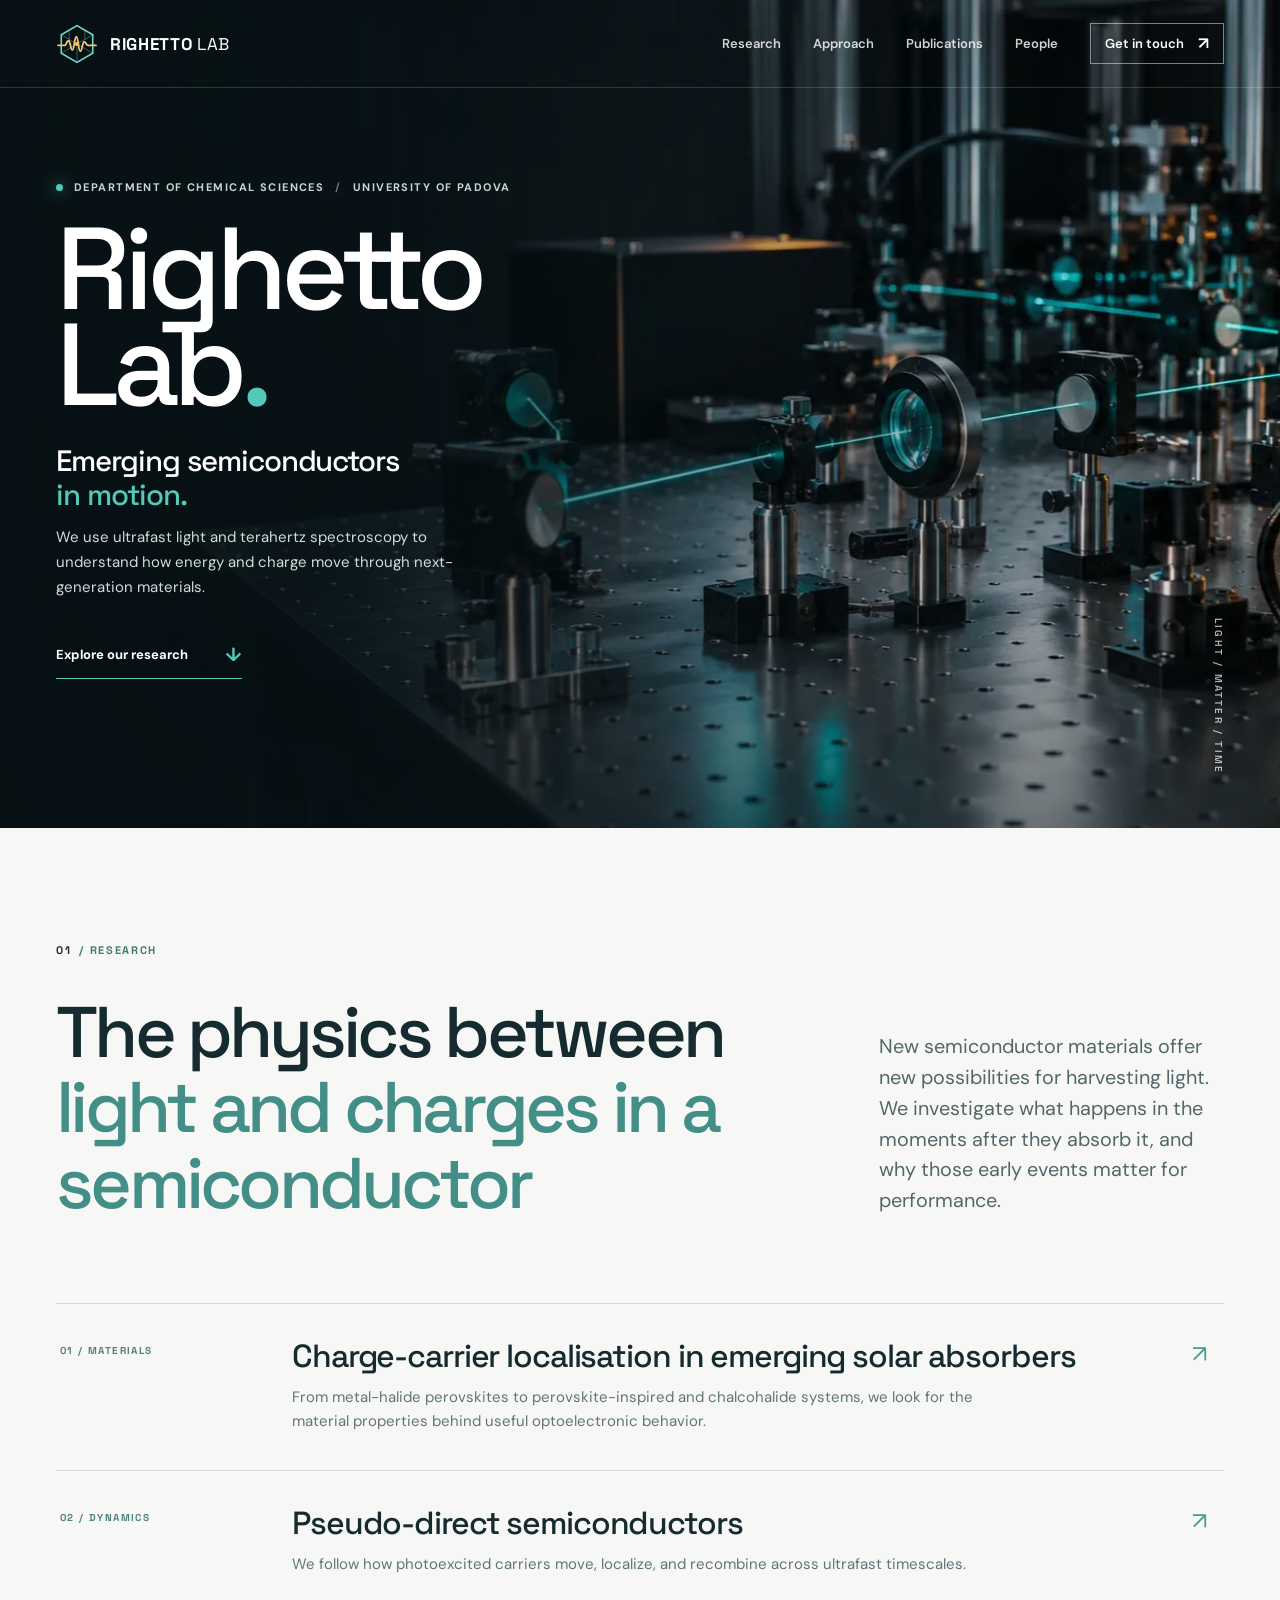
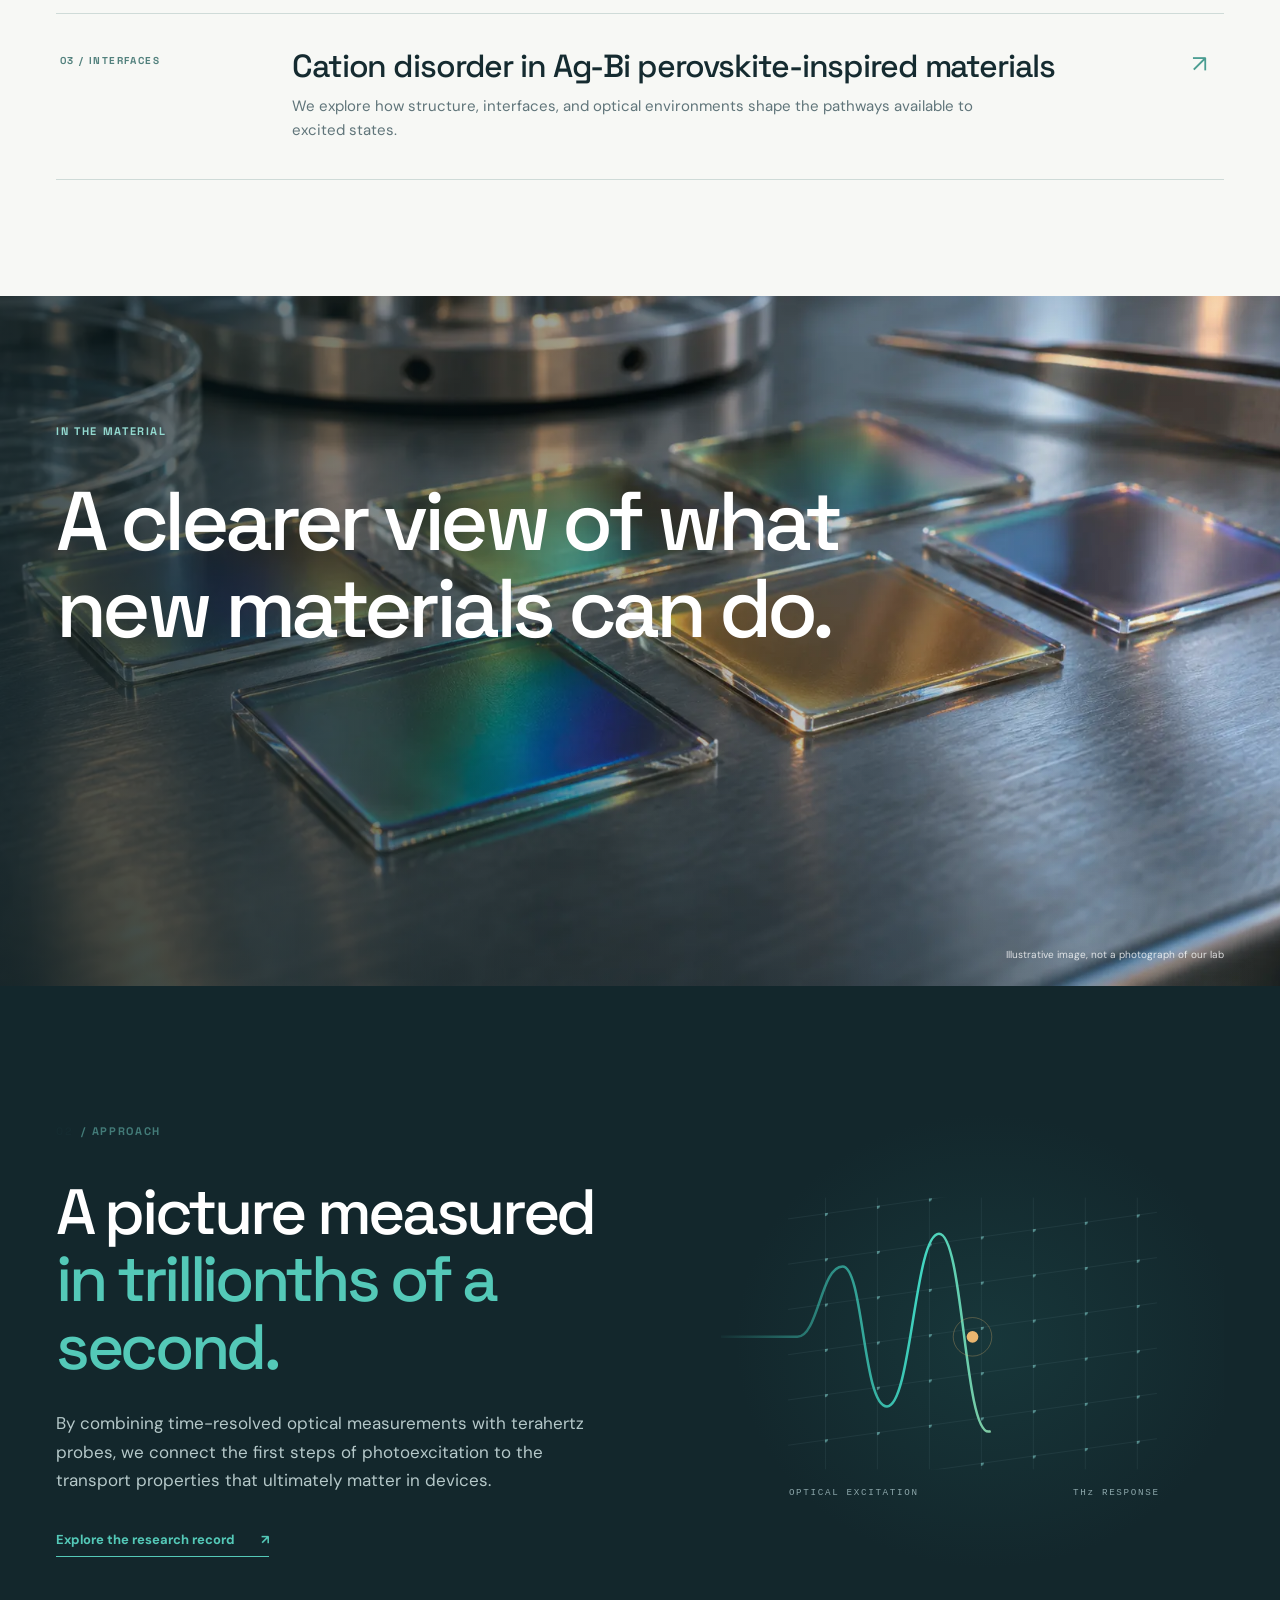
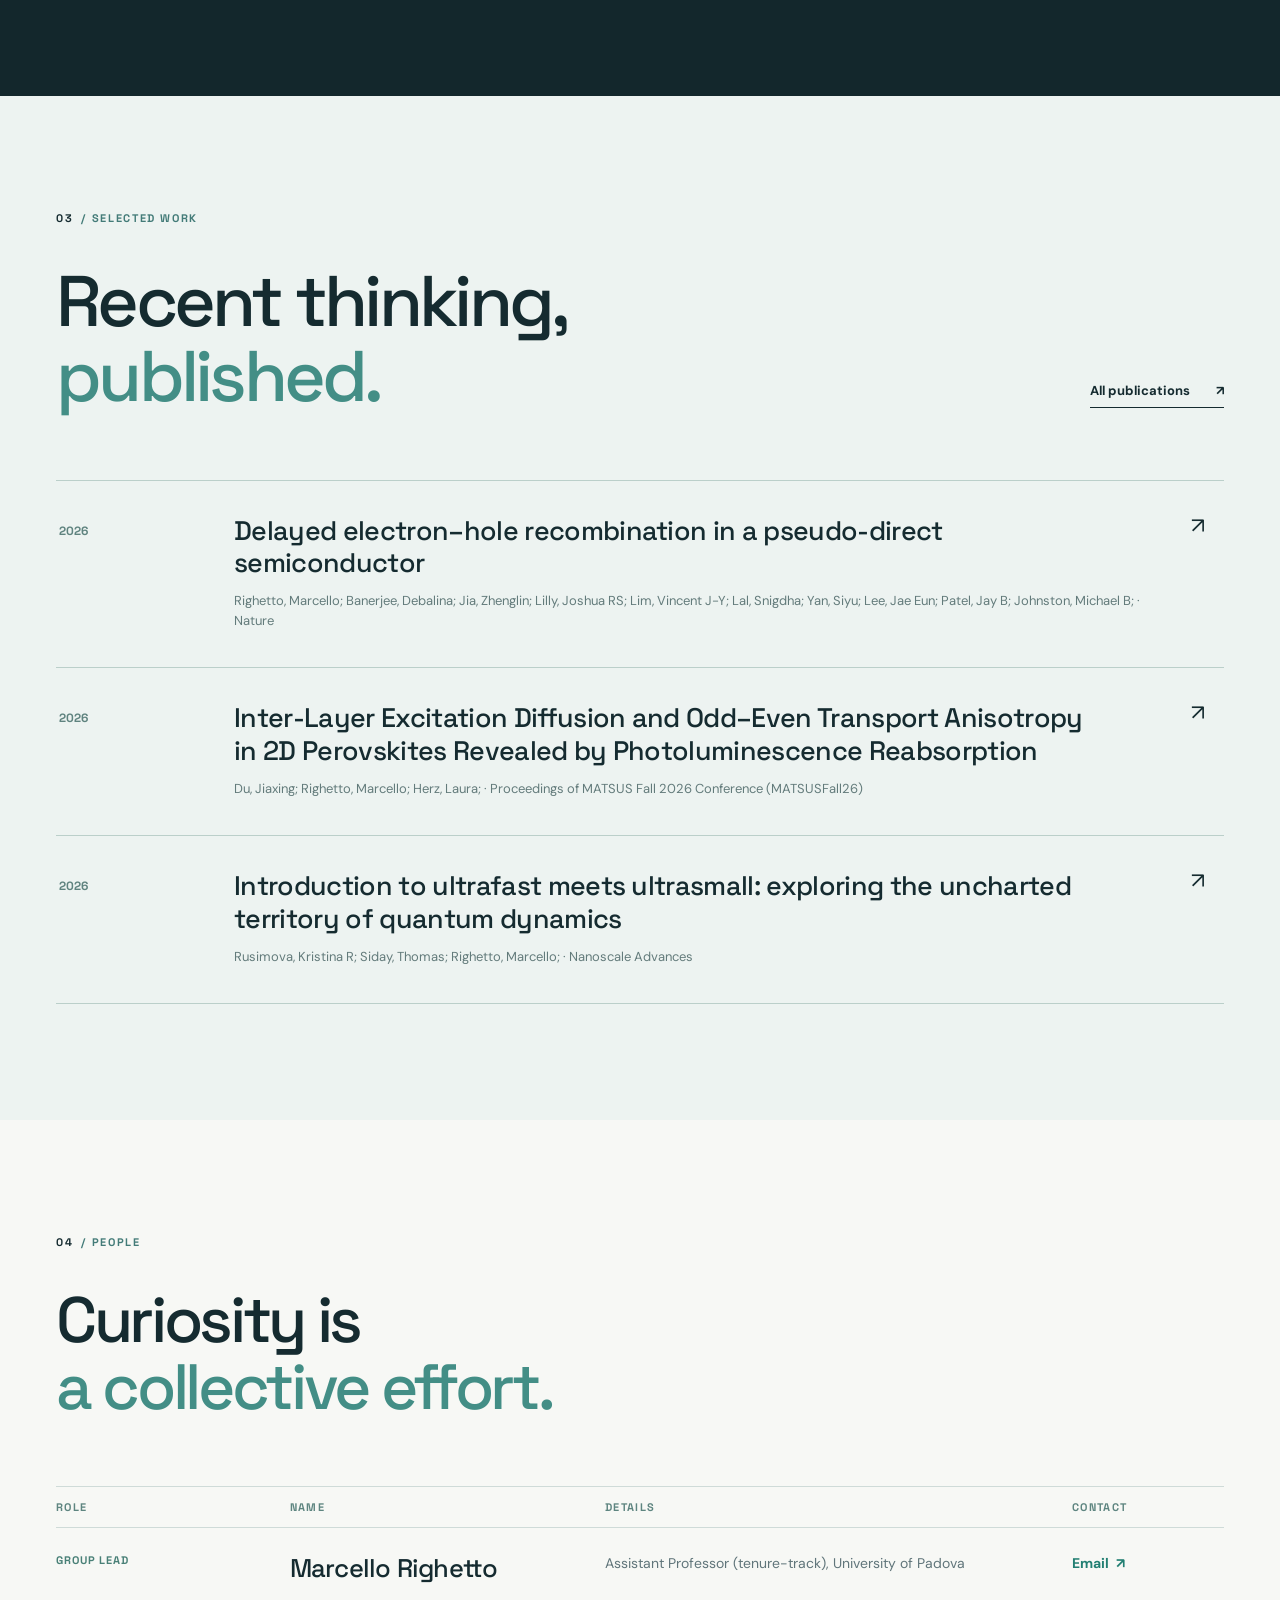
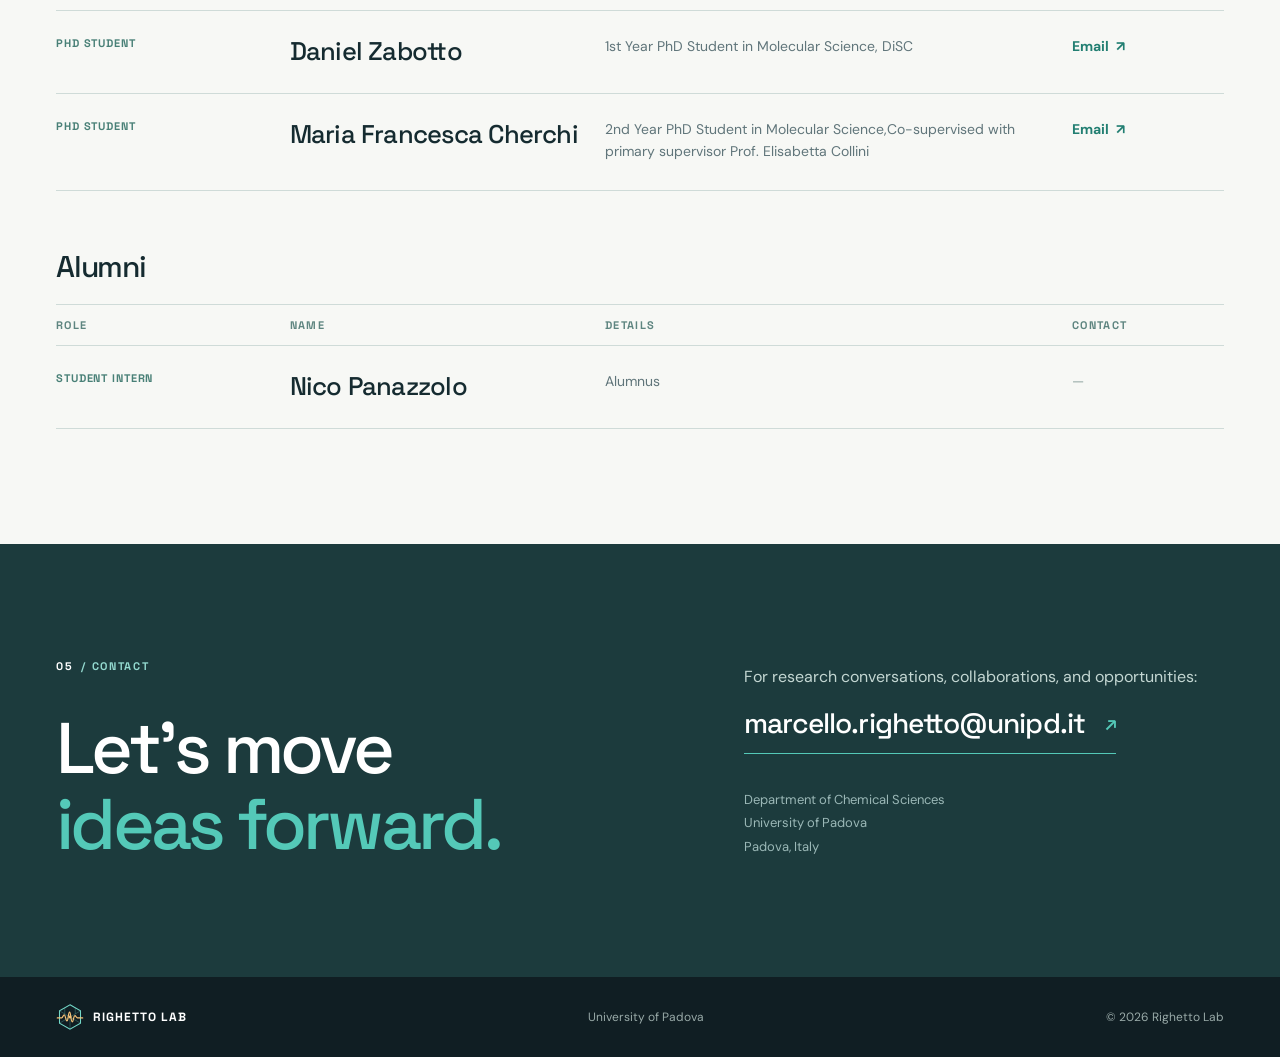
==== commit 6eda5529: "Update hero section and research descriptions" ====
--- a/index.html
+++ b/index.html
@@ -46,7 +46,7 @@
 
     <main id="main">
       <section class="hero" id="top" aria-labelledby="hero-title">
-        <div class="hero-image" role="img" aria-label="Illustrative optical spectroscopy setup with mirrors and light path"></div>
+        <div class="hero-image" role="img" aria-label="Ultrafast optical spectroscopy setup"></div>
         <div class="hero-shade"></div>
         <div class="hero-content page-wrap">
           <div class="hero-kicker enter"><span class="signal-dot"></span> Department of Chemical Sciences <span class="kicker-separator">/</span> University of Padova</div>
@@ -56,30 +56,29 @@
           <a class="hero-link enter" href="#research">Explore our research <span aria-hidden="true">&#8595;</span></a>
         </div>
         <div class="hero-edge-note" aria-hidden="true">LIGHT / MATTER / TIME</div>
-        <div class="hero-image-credit">Illustrative image</div>
       </section>
 
       <section class="intro section-pad" id="research" aria-labelledby="research-title">
         <div class="page-wrap">
           <div class="section-label reveal"><span>01</span> / RESEARCH</div>
           <div class="intro-grid">
-            <h2 class="display-heading reveal" id="research-title">The physics between<br><em>light and function.</em></h2>
+            <h2 class="display-heading reveal" id="research-title">The physics between<br><em>light and charges in a semiconductor</em></h2>
             <p class="intro-lead reveal">New semiconductor materials offer new possibilities for harvesting light. We investigate what happens in the moments after they absorb it, and why those early events matter for performance.</p>
           </div>
           <div class="research-list">
             <article class="research-row reveal">
               <span class="row-index">01 / MATERIALS</span>
-              <div><h3>Emerging absorbers</h3><p>From metal-halide perovskites to perovskite-inspired and chalcohalide systems, we look for the material properties behind useful optoelectronic behavior.</p></div>
+              <div><h3>Charge-carrier localisation  in emerging solar absorbers</h3><p>From metal-halide perovskites to perovskite-inspired and chalcohalide systems, we look for the material properties behind useful optoelectronic behavior.</p></div>
               <span class="row-mark" aria-hidden="true">&#8599;</span>
             </article>
             <article class="research-row reveal">
               <span class="row-index">02 / DYNAMICS</span>
-              <div><h3>Charge in motion</h3><p>We follow how photoexcited carriers move, localize, and recombine across ultrafast timescales.</p></div>
+              <div><h3>Pseudo-direct semiconductors</h3><p>We follow how photoexcited carriers move, localize, and recombine across ultrafast timescales.</p></div>
               <span class="row-mark" aria-hidden="true">&#8599;</span>
             </article>
             <article class="research-row reveal">
               <span class="row-index">03 / INTERFACES</span>
-              <div><h3>Light meets matter</h3><p>We explore how structure, interfaces, and optical environments shape the pathways available to excited states.</p></div>
+              <div><h3>Cation disorder in Ag-Bi perovskite-inspired materials</h3><p>We explore how structure, interfaces, and optical environments shape the pathways available to excited states.</p></div>
               <span class="row-mark" aria-hidden="true">&#8599;</span>
             </article>
           </div>
@@ -141,9 +140,9 @@
             <table class="people-table">
               <thead><tr><th scope="col">Role</th><th scope="col">Name</th><th scope="col">Details</th><th scope="col">Contact</th></tr></thead>
               <tbody>
-                <tr><td>Group lead</td><th scope="row">Marcello Righetto</th><td>Assistant Professor, University of Padova</td><td><a href="mailto:marcello.righetto@unipd.it">Email <span aria-hidden="true">&#8599;</span></a></td></tr>
-                <tr><td>PhD student</td><th scope="row">Daniel Zabotto</th><td>Department of Chemical Sciences</td><td><a href="mailto:daniel.zabotto@studenti.unipd.it">Email <span aria-hidden="true">&#8599;</span></a></td></tr>
-                <tr><td>PhD student</td><th scope="row">Maria Francesca Cherchi</th><td>Co-supervised; primary supervisor: Prof. Elisabetta Collini</td><td><span class="contact-unavailable">&mdash;</span></td></tr>
+                <tr><td>Group lead</td><th scope="row">Marcello Righetto</th><td>Assistant Professor (tenure-track), University of Padova</td><td><a href="mailto:marcello.righetto@unipd.it">Email <span aria-hidden="true">&#8599;</span></a></td></tr>
+                <tr><td>PhD student</td><th scope="row">Daniel Zabotto</th><td>1st Year PhD Student in Molecular Science, DiSC</td><td><a href="mailto:daniel.zabotto@studenti.unipd.it">Email <span aria-hidden="true">&#8599;</span></a></td></tr>
+                <tr><td>PhD student</td><th scope="row">Maria Francesca Cherchi</th><td>2nd Year PhD Student in Molecular Science,Co-supervised with primary supervisor Prof. Elisabetta Collini</td><td><a href="mailto:mariafrancesca.cherchi@phd.unipd.it">Email <span aria-hidden="true">&#8599;</span></a></td></tr>
               </tbody>
             </table>
           </div>
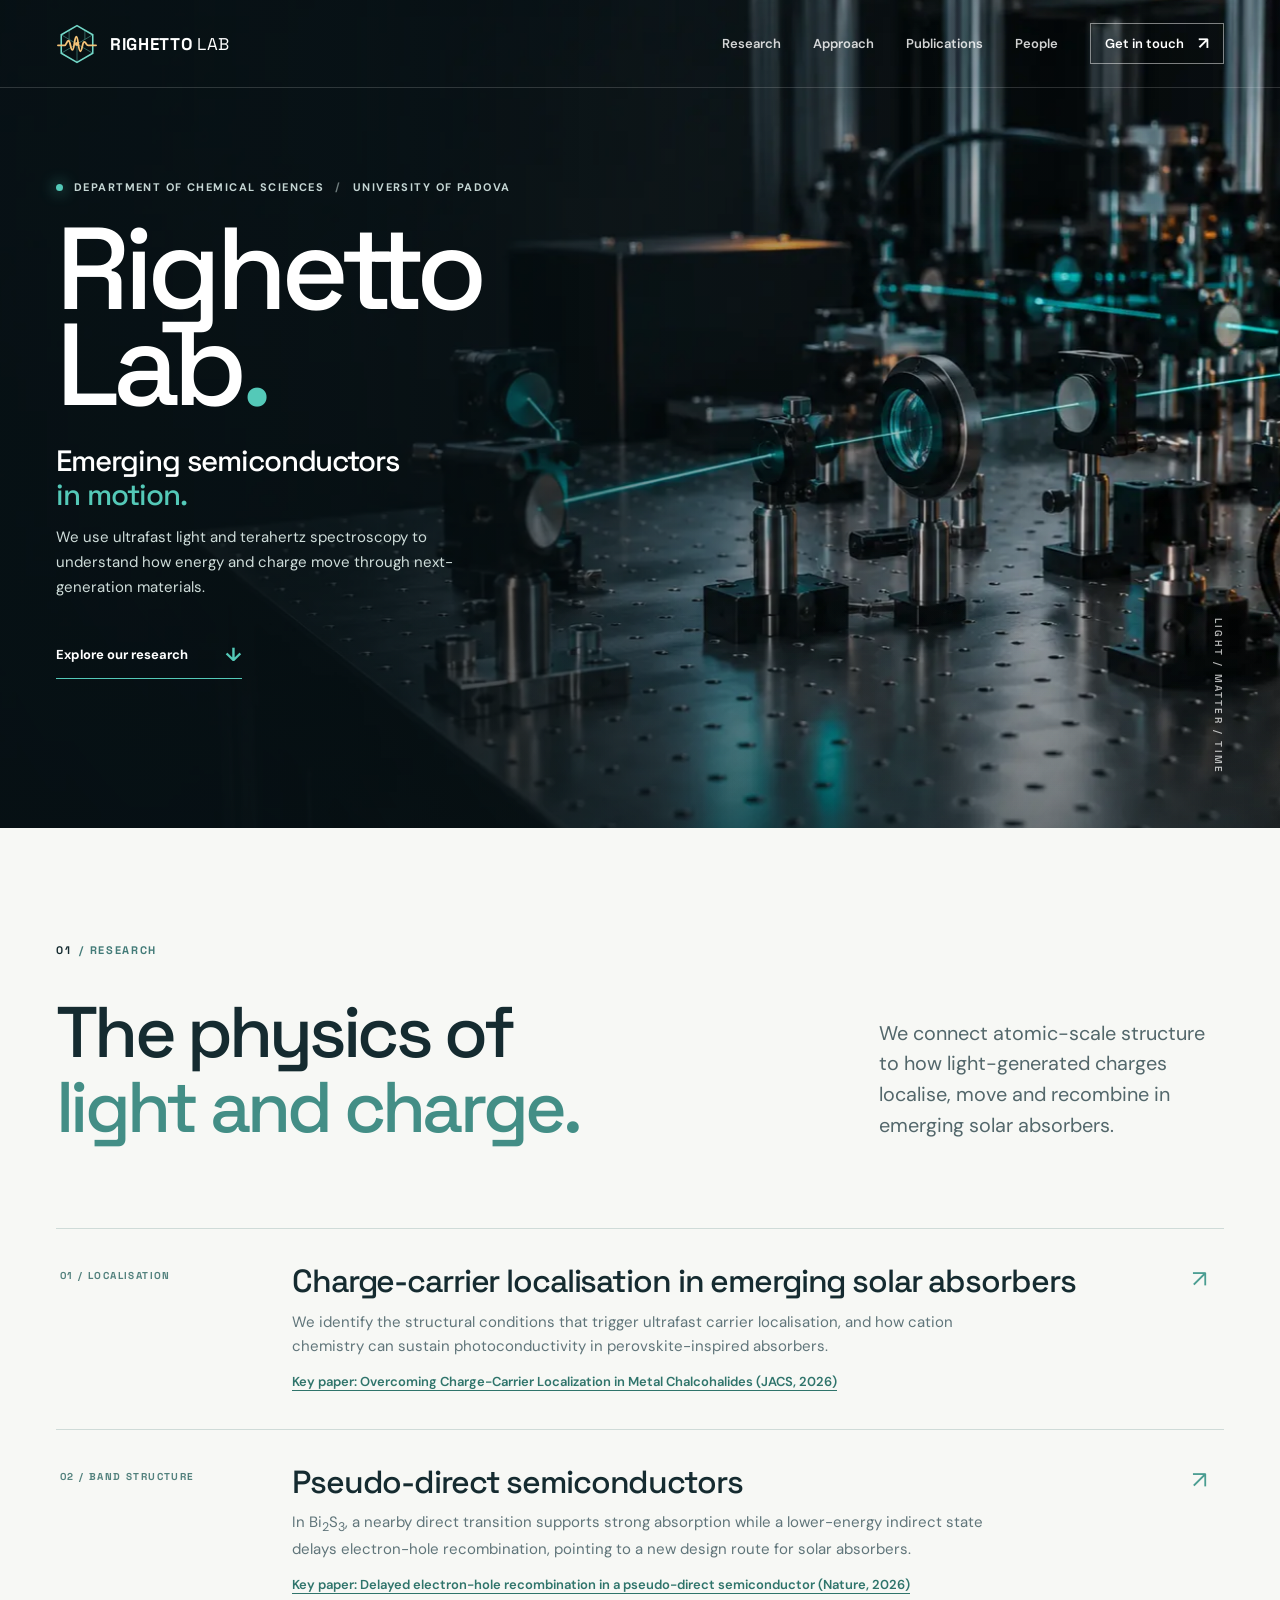
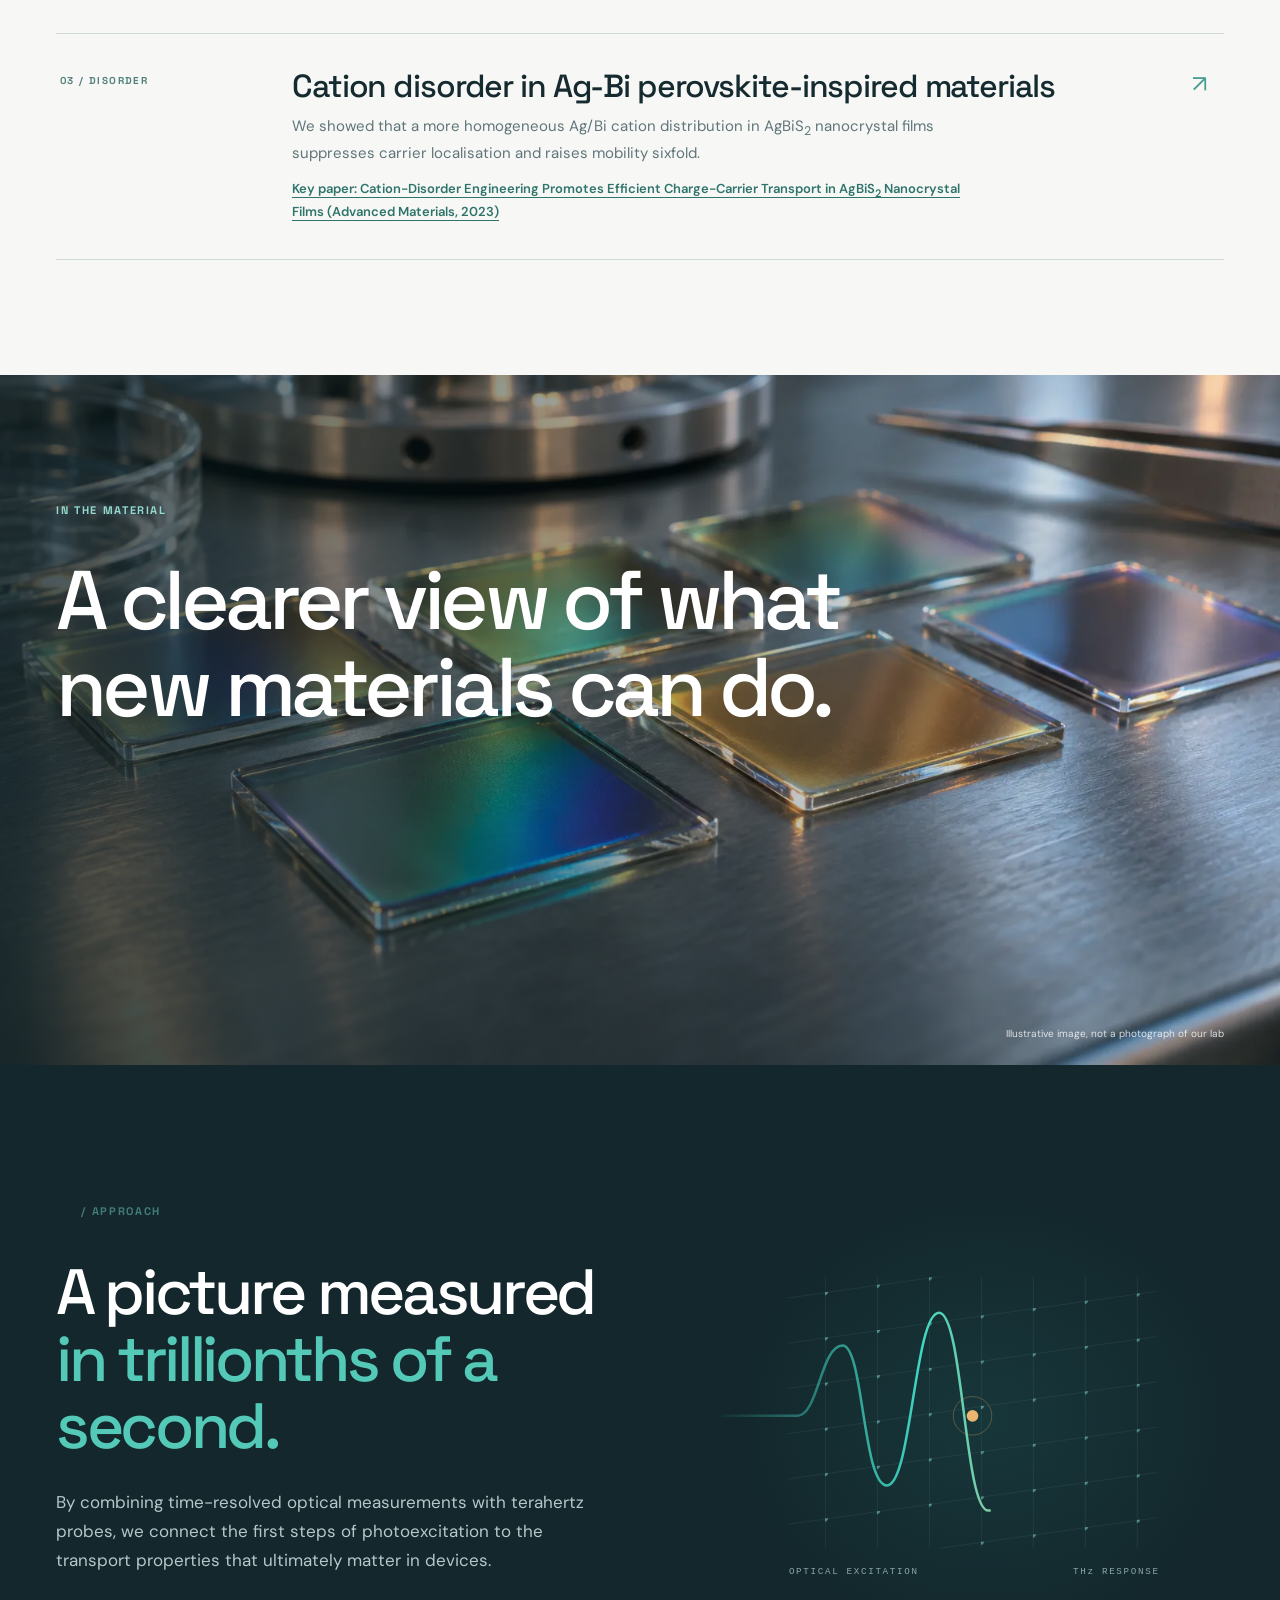
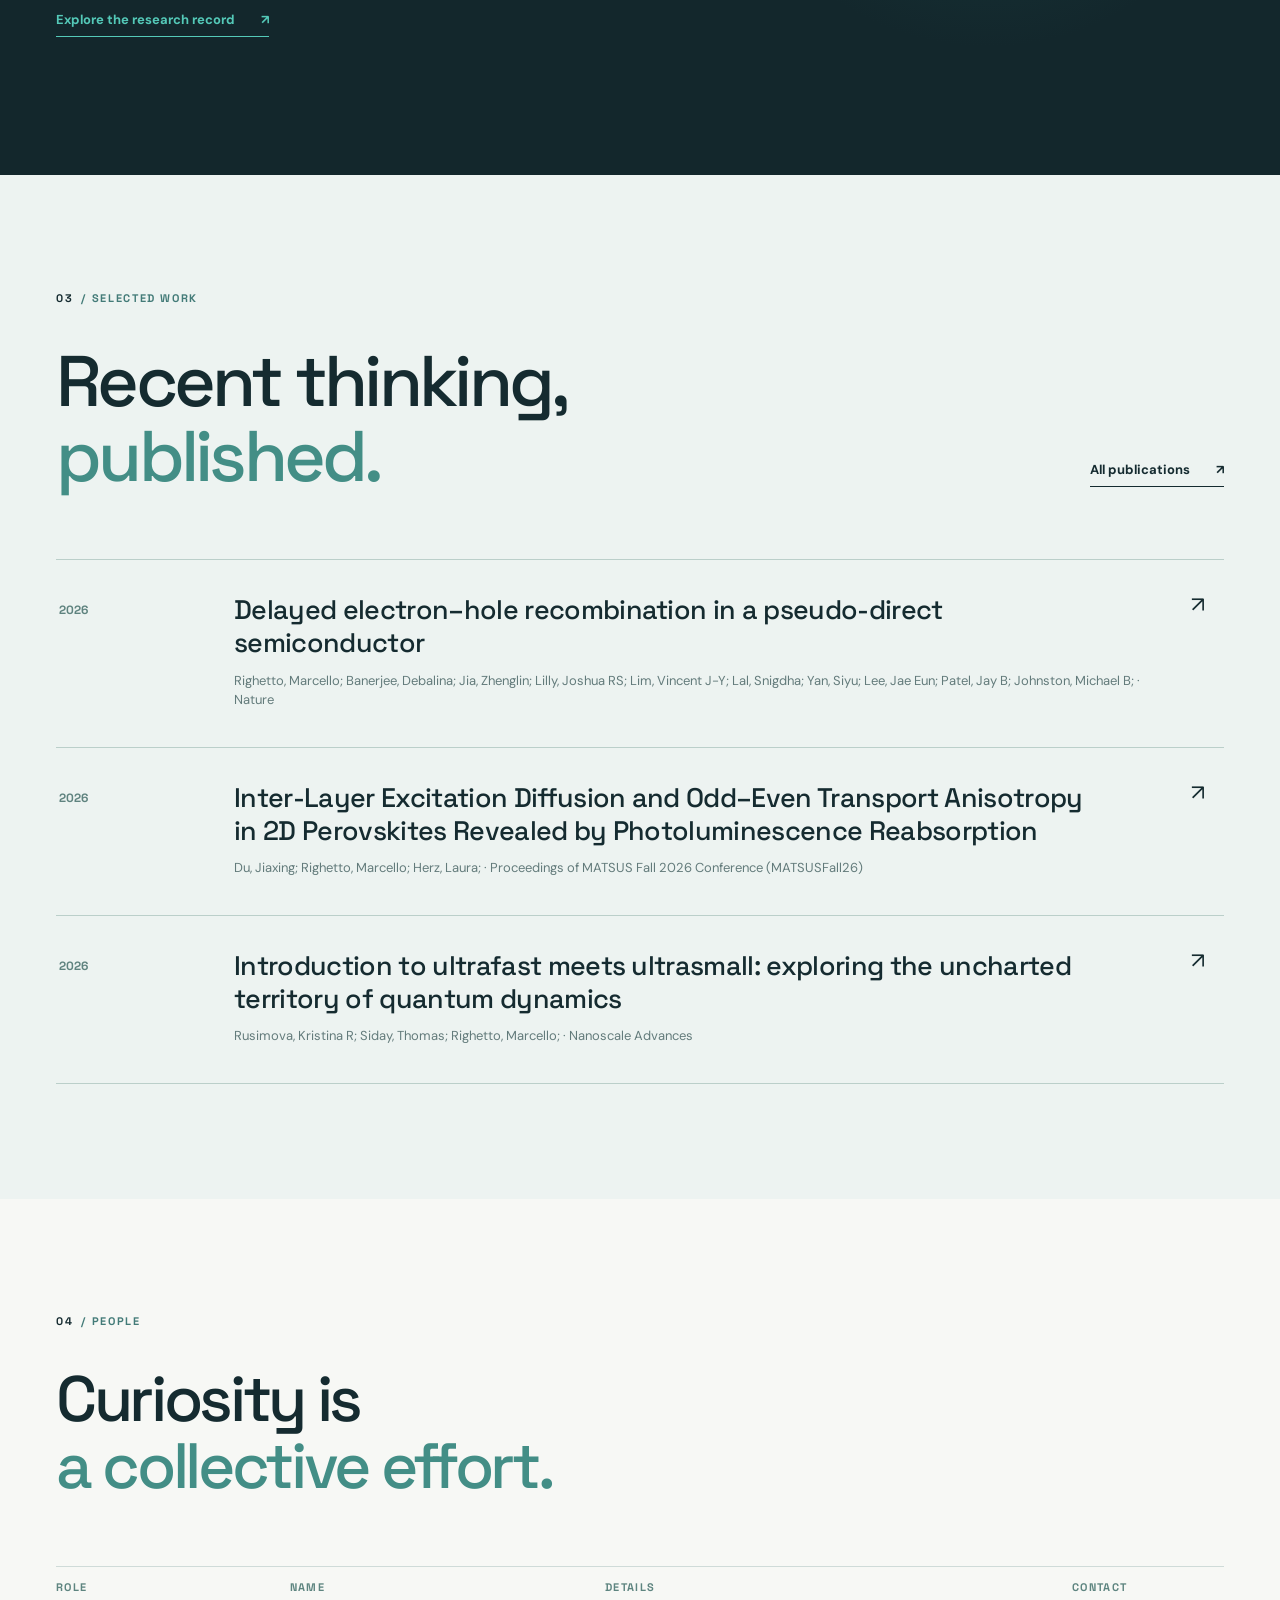
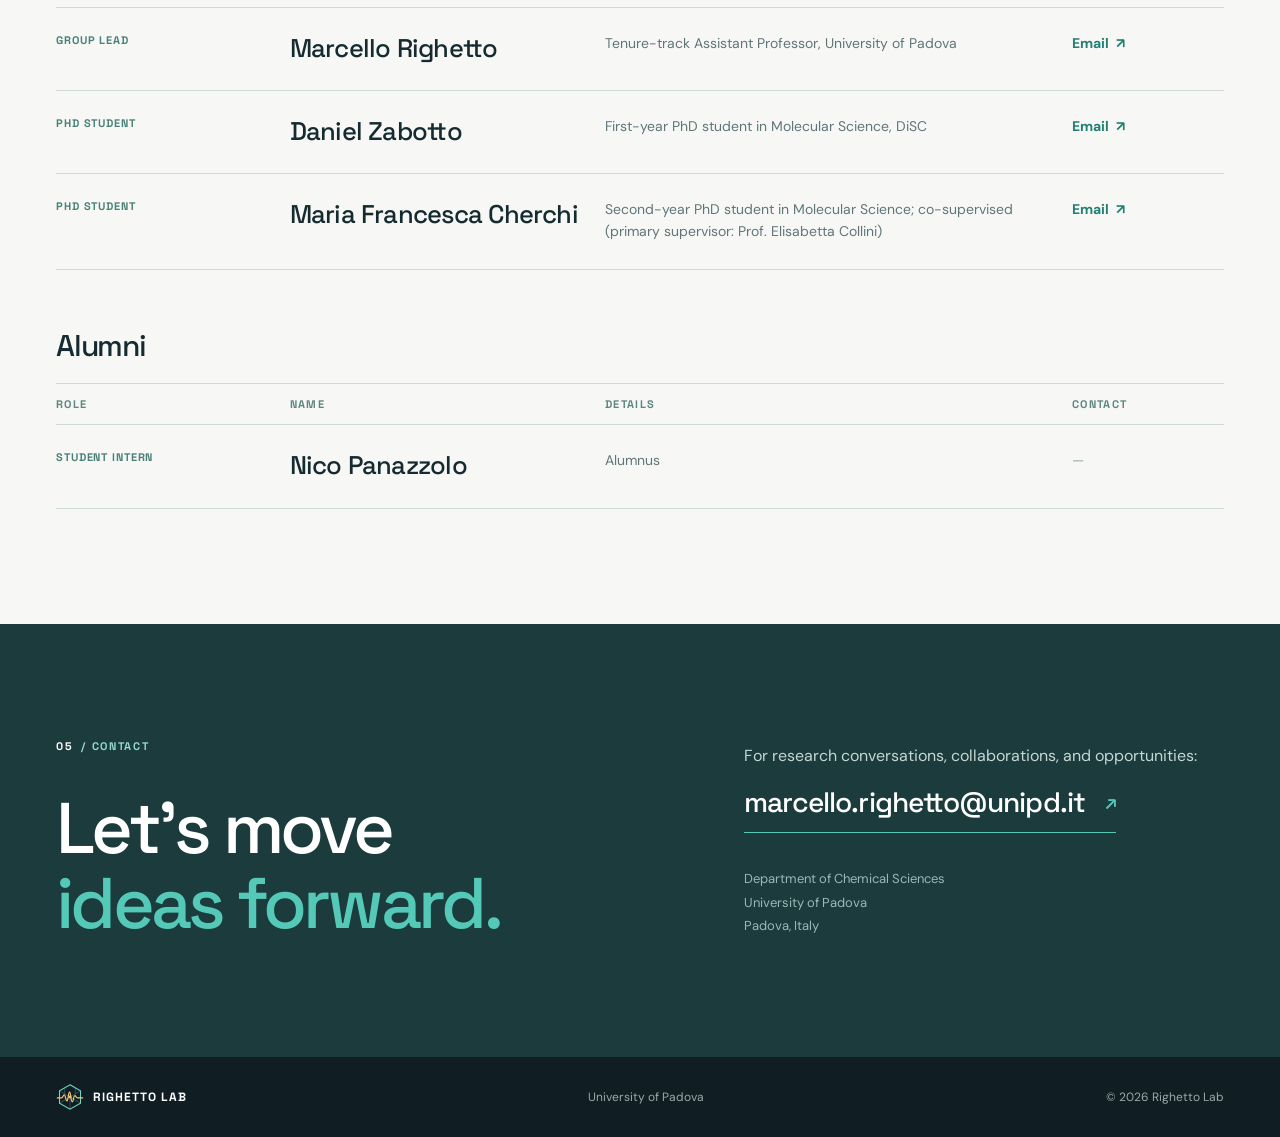
==== commit 6135e161: "Clarify three research themes with primary publications" ====
--- a/index.html
+++ b/index.html
@@ -62,23 +62,35 @@
         <div class="page-wrap">
           <div class="section-label reveal"><span>01</span> / RESEARCH</div>
           <div class="intro-grid">
-            <h2 class="display-heading reveal" id="research-title">The physics between<br><em>light and charges in a semiconductor</em></h2>
-            <p class="intro-lead reveal">New semiconductor materials offer new possibilities for harvesting light. We investigate what happens in the moments after they absorb it, and why those early events matter for performance.</p>
+            <h2 class="display-heading reveal" id="research-title">The physics of<br><em>light and charge.</em></h2>
+            <p class="intro-lead reveal">We connect atomic-scale structure to how light-generated charges localise, move and recombine in emerging solar absorbers.</p>
           </div>
           <div class="research-list">
             <article class="research-row reveal">
-              <span class="row-index">01 / MATERIALS</span>
-              <div><h3>Charge-carrier localisation  in emerging solar absorbers</h3><p>From metal-halide perovskites to perovskite-inspired and chalcohalide systems, we look for the material properties behind useful optoelectronic behavior.</p></div>
+              <span class="row-index">01 / LOCALISATION</span>
+              <div>
+                <h3>Charge-carrier localisation in emerging solar absorbers</h3>
+                <p>We identify the structural conditions that trigger ultrafast carrier localisation, and how cation chemistry can sustain photoconductivity in perovskite-inspired absorbers.</p>
+                <a class="research-reference" href="https://doi.org/10.1021/jacs.6c05142" target="_blank" rel="noopener noreferrer">Key paper: <cite>Overcoming Charge-Carrier Localization in Metal Chalcohalides</cite> (JACS, 2026)</a>
+              </div>
               <span class="row-mark" aria-hidden="true">&#8599;</span>
             </article>
             <article class="research-row reveal">
-              <span class="row-index">02 / DYNAMICS</span>
-              <div><h3>Pseudo-direct semiconductors</h3><p>We follow how photoexcited carriers move, localize, and recombine across ultrafast timescales.</p></div>
+              <span class="row-index">02 / BAND STRUCTURE</span>
+              <div>
+                <h3>Pseudo-direct semiconductors</h3>
+                <p>In Bi<sub>2</sub>S<sub>3</sub>, a nearby direct transition supports strong absorption while a lower-energy indirect state delays electron-hole recombination, pointing to a new design route for solar absorbers.</p>
+                <a class="research-reference" href="https://doi.org/10.1038/s41586-026-11223-x" target="_blank" rel="noopener noreferrer">Key paper: <cite>Delayed electron-hole recombination in a pseudo-direct semiconductor</cite> (Nature, 2026)</a>
+              </div>
               <span class="row-mark" aria-hidden="true">&#8599;</span>
             </article>
             <article class="research-row reveal">
-              <span class="row-index">03 / INTERFACES</span>
-              <div><h3>Cation disorder in Ag-Bi perovskite-inspired materials</h3><p>We explore how structure, interfaces, and optical environments shape the pathways available to excited states.</p></div>
+              <span class="row-index">03 / DISORDER</span>
+              <div>
+                <h3>Cation disorder in Ag-Bi perovskite-inspired materials</h3>
+                <p>We showed that a more homogeneous Ag/Bi cation distribution in AgBiS<sub>2</sub> nanocrystal films suppresses carrier localisation and raises mobility sixfold.</p>
+                <a class="research-reference" href="https://doi.org/10.1002/adma.202305009" target="_blank" rel="noopener noreferrer">Key paper: <cite>Cation-Disorder Engineering Promotes Efficient Charge-Carrier Transport in AgBiS<sub>2</sub> Nanocrystal Films</cite> (Advanced Materials, 2023)</a>
+              </div>
               <span class="row-mark" aria-hidden="true">&#8599;</span>
             </article>
           </div>
@@ -140,9 +152,9 @@
             <table class="people-table">
               <thead><tr><th scope="col">Role</th><th scope="col">Name</th><th scope="col">Details</th><th scope="col">Contact</th></tr></thead>
               <tbody>
-                <tr><td>Group lead</td><th scope="row">Marcello Righetto</th><td>Assistant Professor (tenure-track), University of Padova</td><td><a href="mailto:marcello.righetto@unipd.it">Email <span aria-hidden="true">&#8599;</span></a></td></tr>
-                <tr><td>PhD student</td><th scope="row">Daniel Zabotto</th><td>1st Year PhD Student in Molecular Science, DiSC</td><td><a href="mailto:daniel.zabotto@studenti.unipd.it">Email <span aria-hidden="true">&#8599;</span></a></td></tr>
-                <tr><td>PhD student</td><th scope="row">Maria Francesca Cherchi</th><td>2nd Year PhD Student in Molecular Science,Co-supervised with primary supervisor Prof. Elisabetta Collini</td><td><a href="mailto:mariafrancesca.cherchi@phd.unipd.it">Email <span aria-hidden="true">&#8599;</span></a></td></tr>
+                <tr><td>Group lead</td><th scope="row">Marcello Righetto</th><td>Tenure-track Assistant Professor, University of Padova</td><td><a href="mailto:marcello.righetto@unipd.it">Email <span aria-hidden="true">&#8599;</span></a></td></tr>
+                <tr><td>PhD student</td><th scope="row">Daniel Zabotto</th><td>First-year PhD student in Molecular Science, DiSC</td><td><a href="mailto:daniel.zabotto@studenti.unipd.it">Email <span aria-hidden="true">&#8599;</span></a></td></tr>
+                <tr><td>PhD student</td><th scope="row">Maria Francesca Cherchi</th><td>Second-year PhD student in Molecular Science; co-supervised (primary supervisor: Prof. Elisabetta Collini)</td><td><a href="mailto:mariafrancesca.cherchi@phd.unipd.it">Email <span aria-hidden="true">&#8599;</span></a></td></tr>
               </tbody>
             </table>
           </div>
--- a/styles.css
+++ b/styles.css
@@ -84,6 +84,9 @@
 .row-index { padding-top: 6px; color: #52817d; font: 700 10px var(--font-display); letter-spacing: .14em; }
 .research-row h3 { margin: 0 0 10px; font: 500 clamp(26px, 2.5vw, 35px)/1.15 var(--font-display); letter-spacing: -.035em; }
 .research-row p { max-width: 700px; margin: 0; color: var(--muted); font-size: 15px; line-height: 1.6; }
+.research-reference { display: inline-block; max-width: 700px; margin-top: 14px; color: #2f746b; font-size: 13px; font-weight: 600; line-height: 1.55; text-decoration: underline; text-underline-offset: 4px; }
+.research-reference:hover { color: #164e47; }
+.research-reference cite { font-style: normal; }
 .row-mark { color: #4a9d91; font-size: 24px; transition: transform .25s; }
 .research-row:hover .row-mark { transform: translate(3px, -3px); }
 
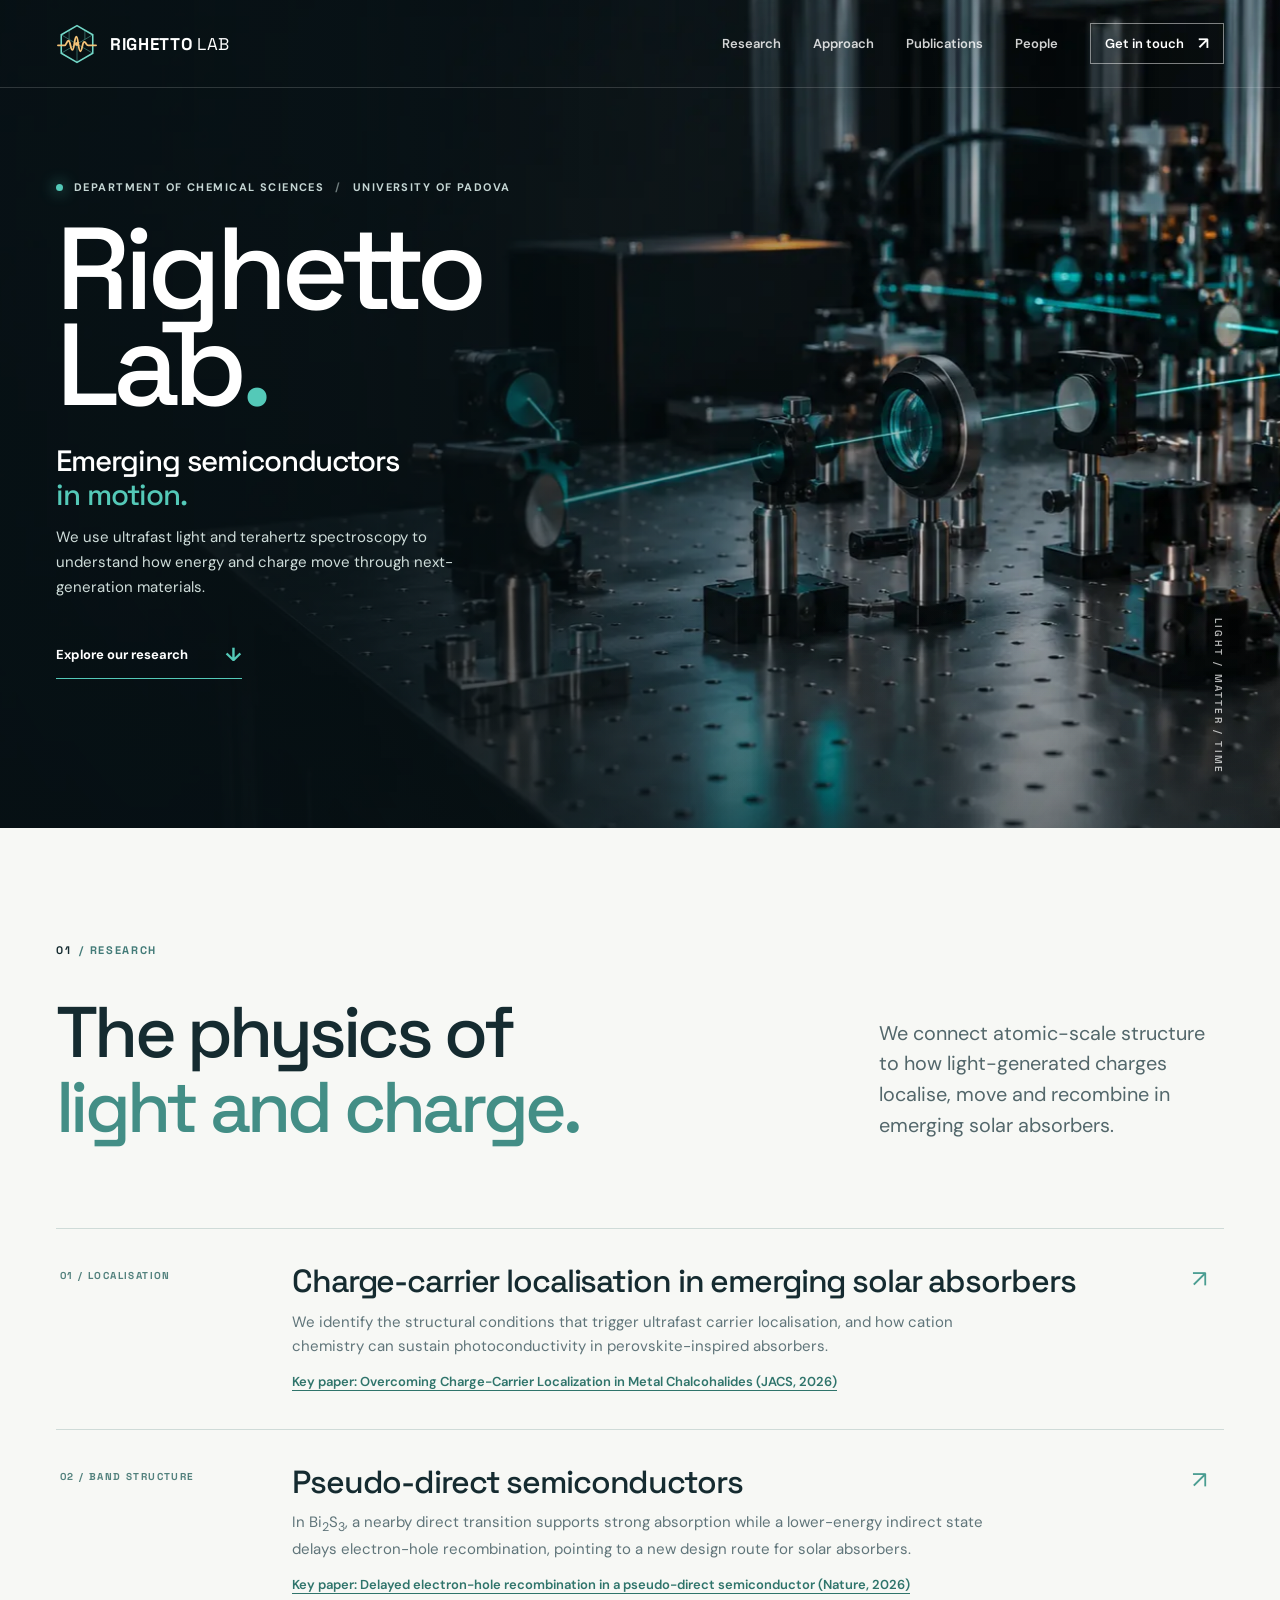
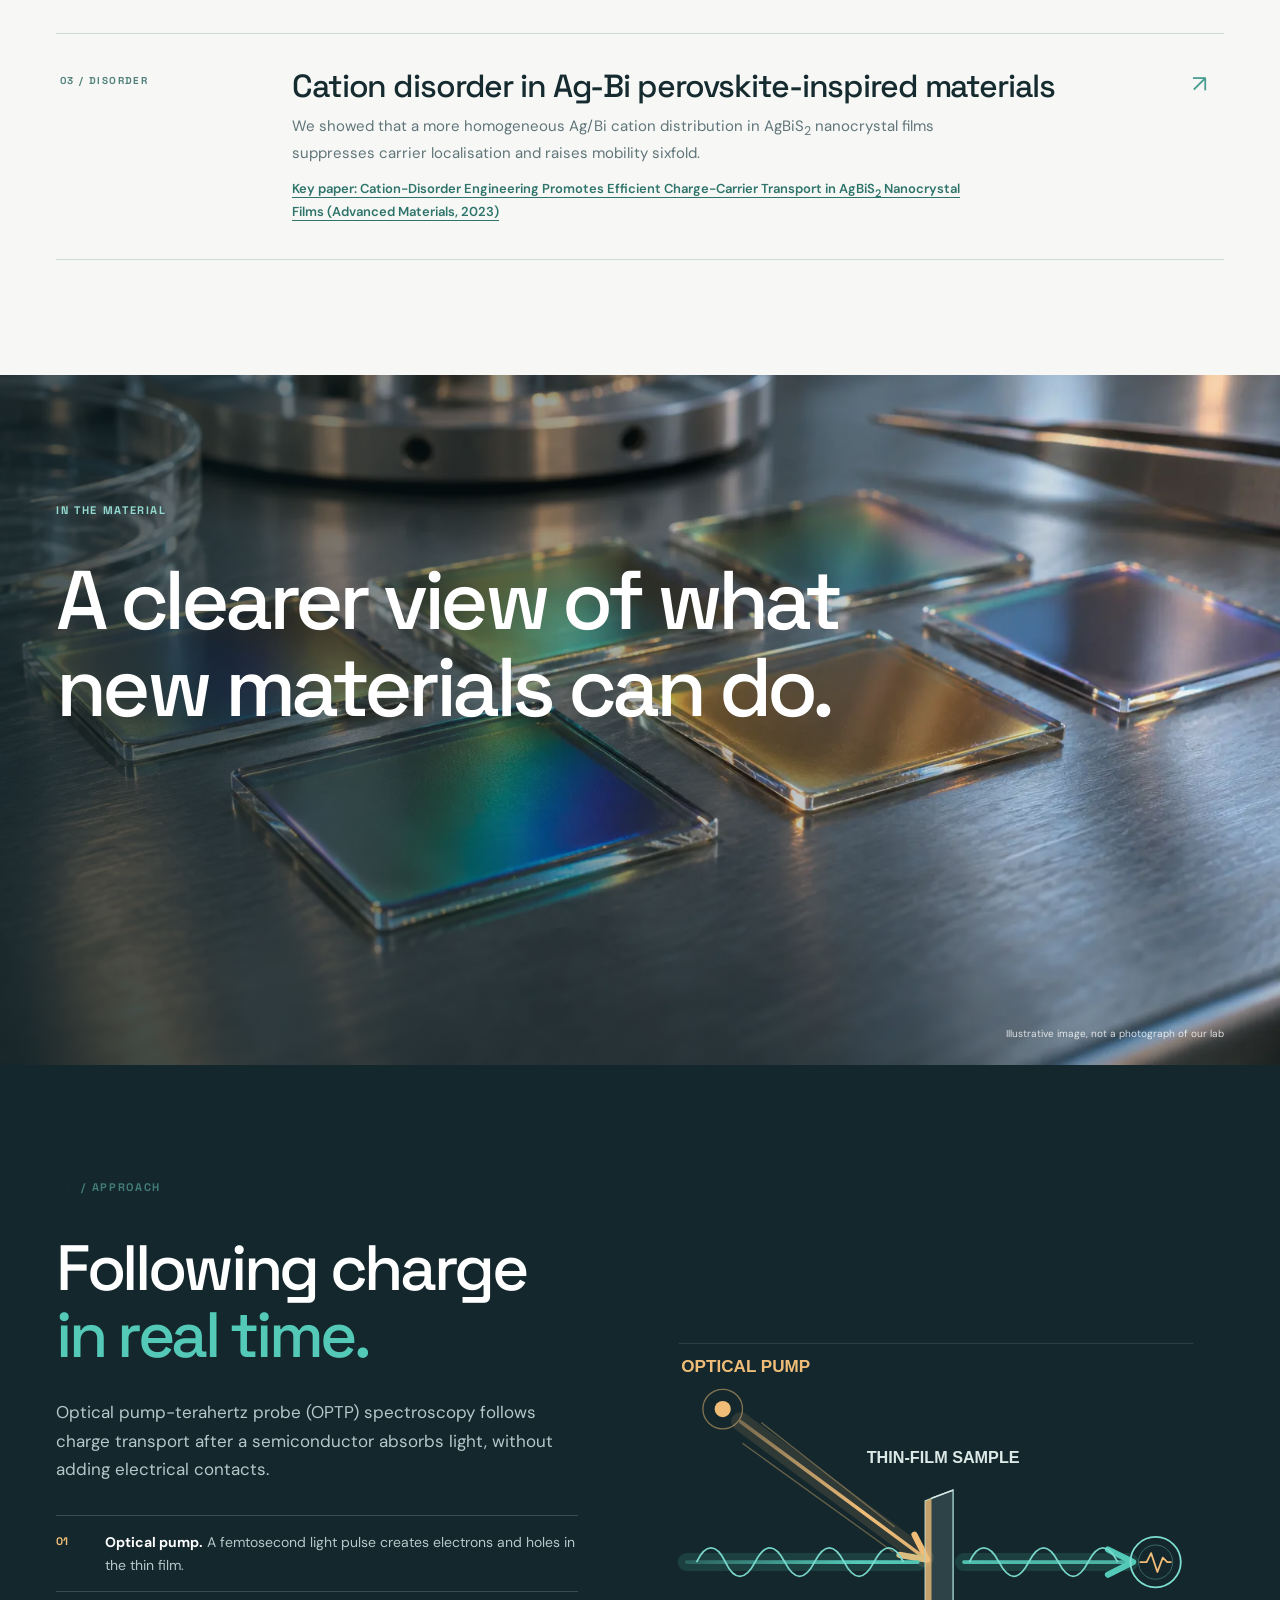
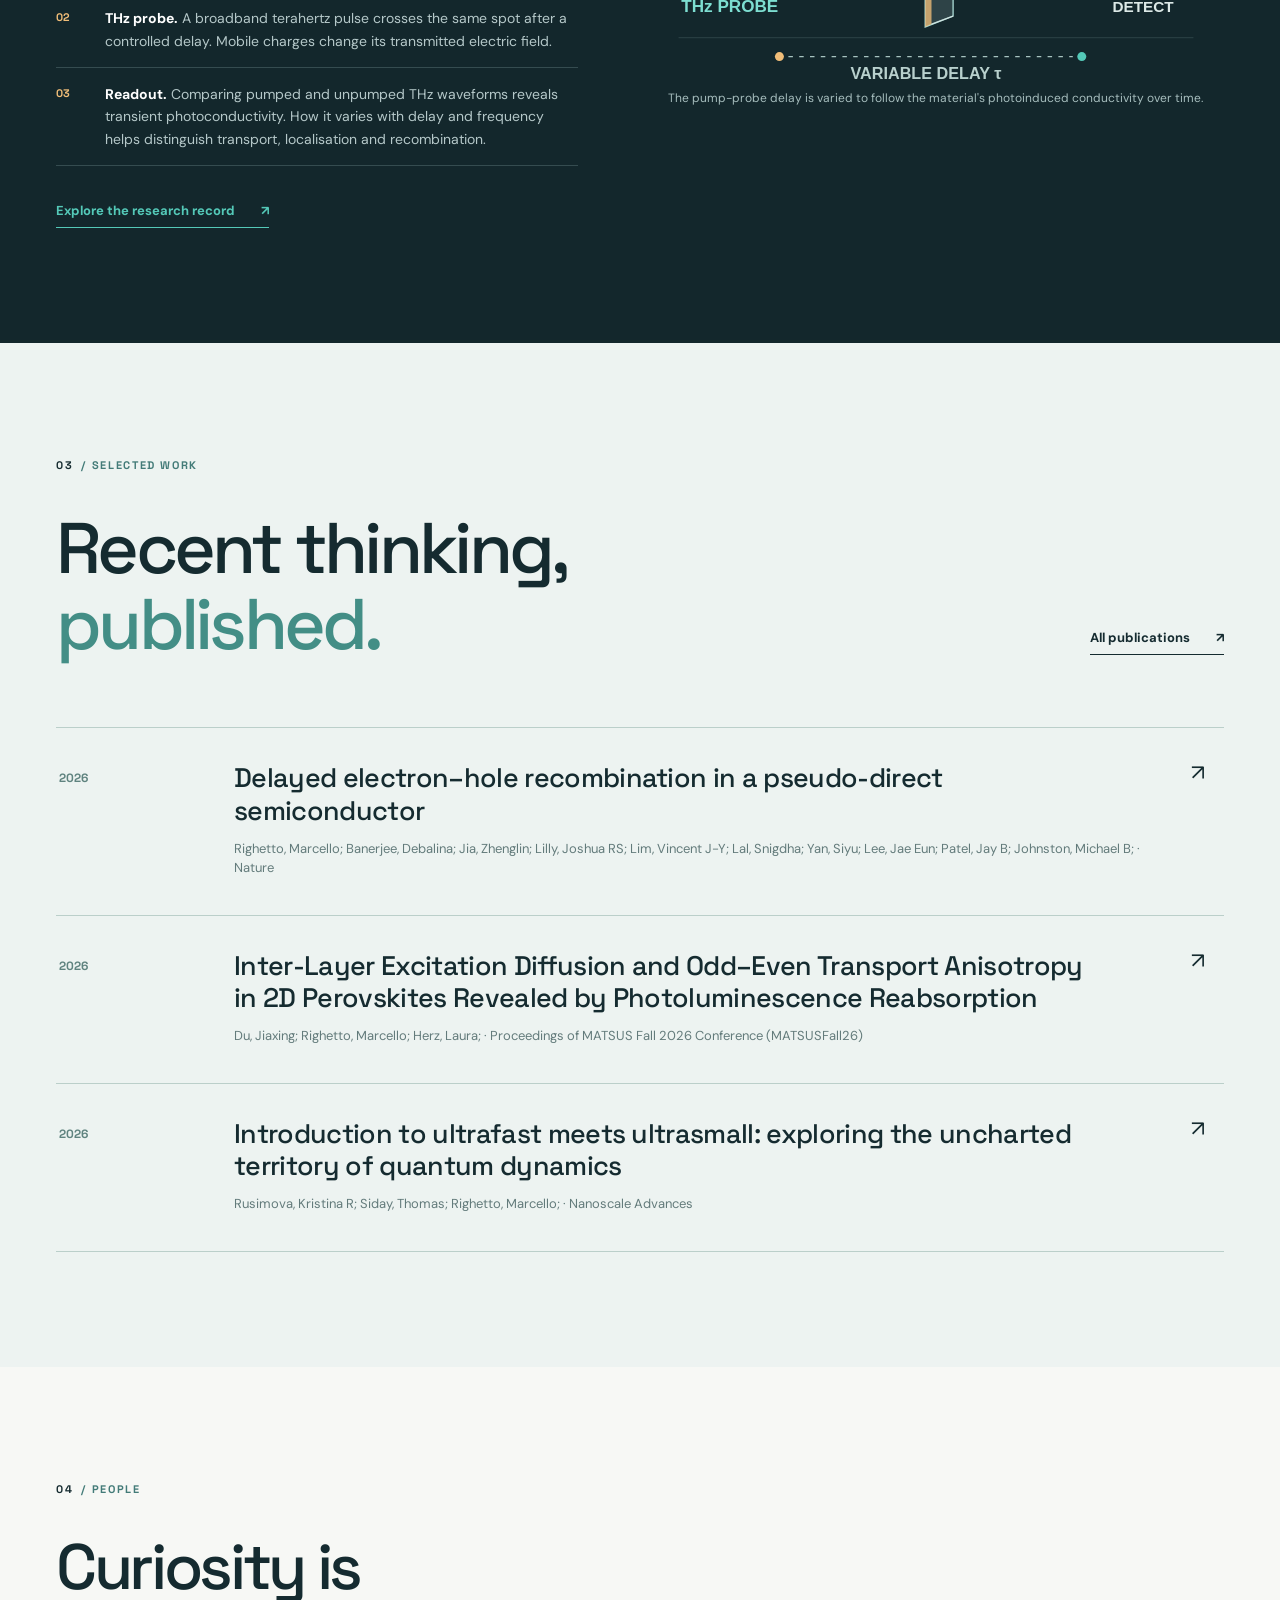
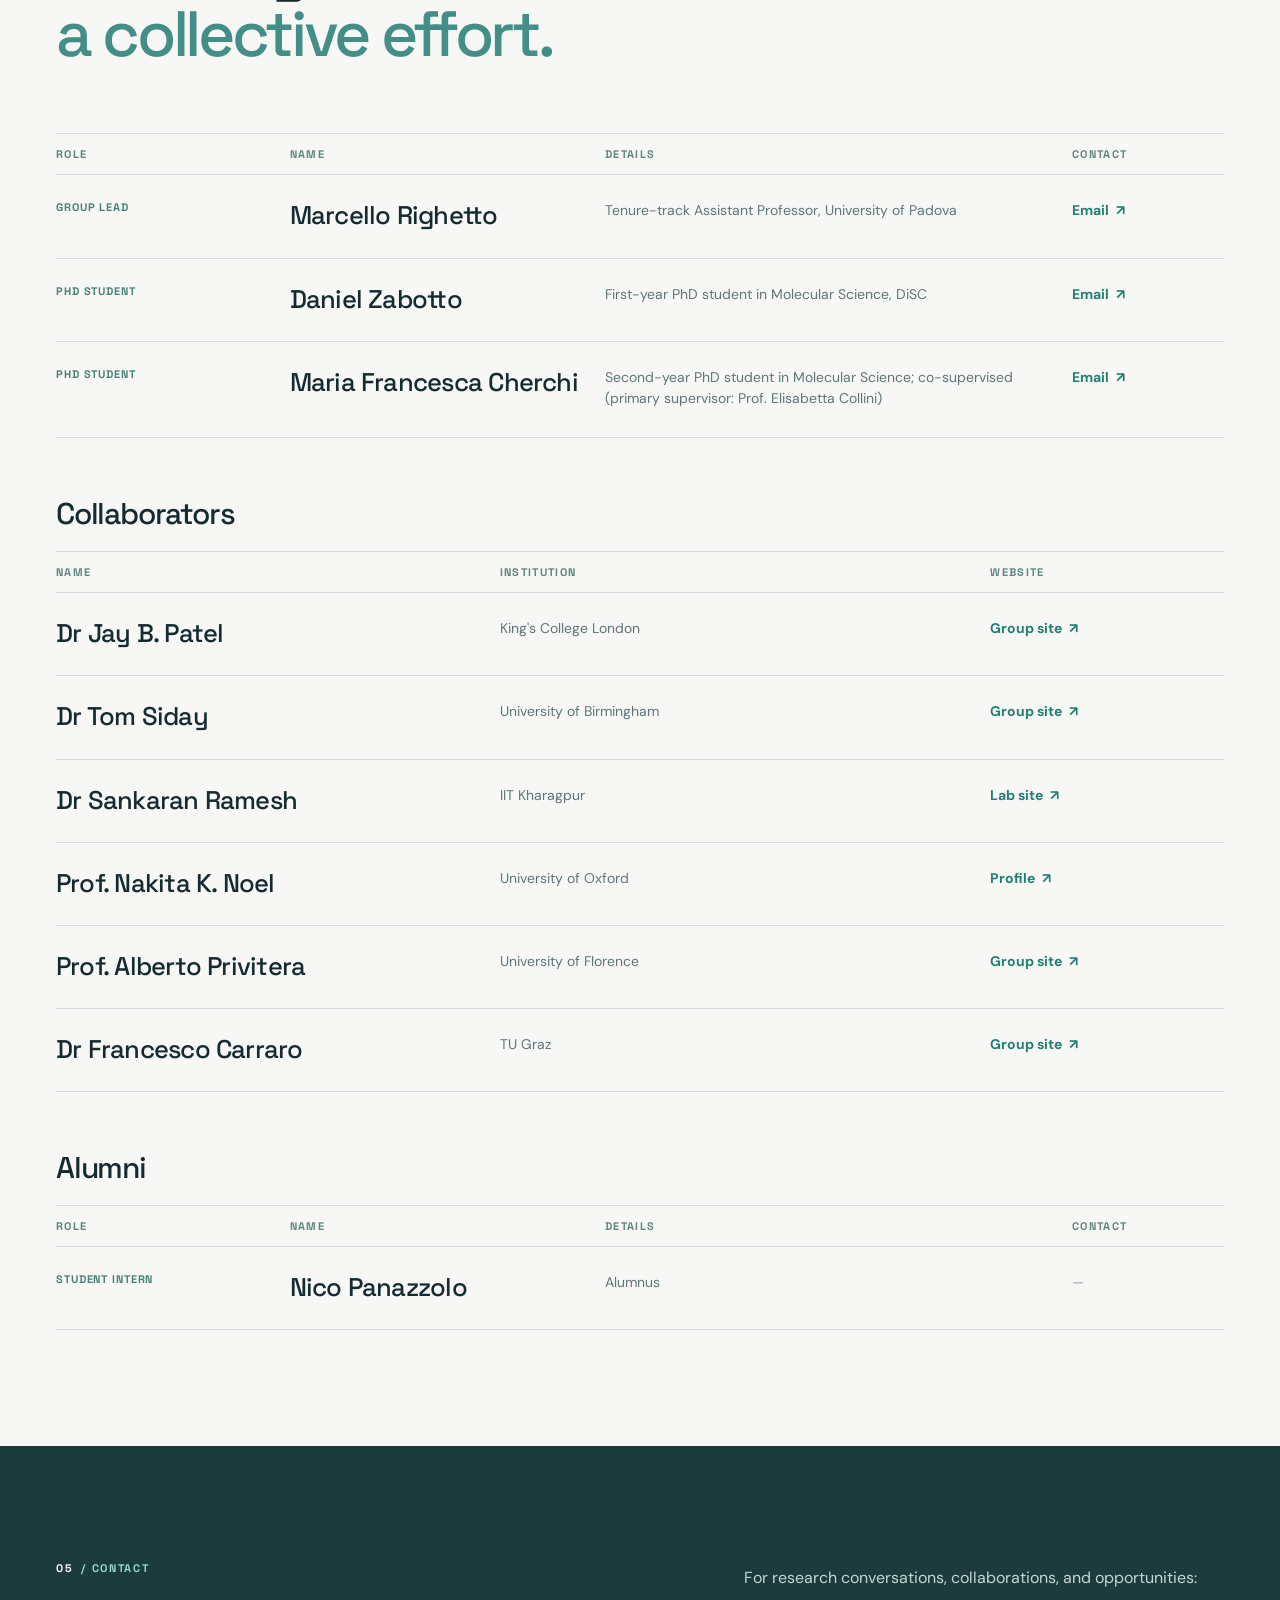
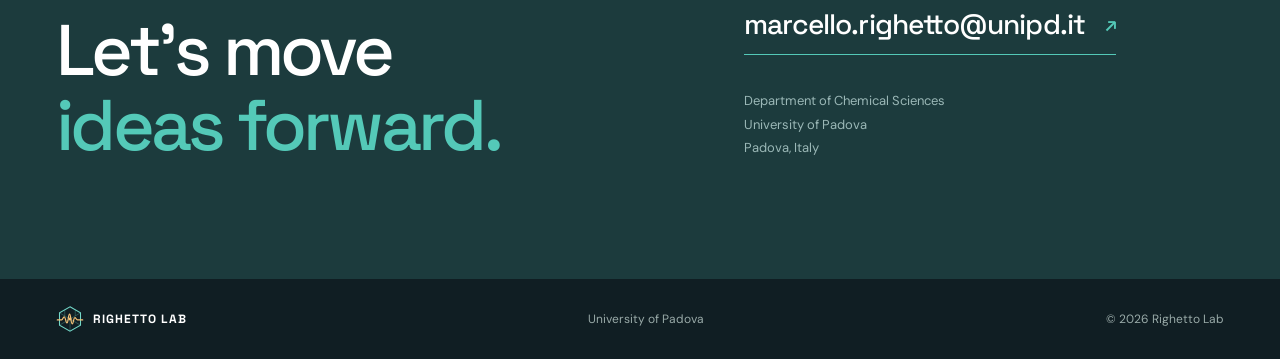
==== commit 6ec95a27: "Add collaborators and explain optical pump-THz probing" ====
--- a/index.html
+++ b/index.html
@@ -111,28 +111,22 @@
         <div class="page-wrap approach-layout">
           <div class="approach-copy">
             <div class="section-label reveal"><span>02</span> / APPROACH</div>
-            <h2 class="display-heading reveal" id="approach-title">A picture measured<br><em>in trillionths of a second.</em></h2>
-            <p class="reveal">By combining time-resolved optical measurements with terahertz probes, we connect the first steps of photoexcitation to the transport properties that ultimately matter in devices.</p>
+            <h2 class="display-heading reveal" id="approach-title">Following charge<br><em>in real time.</em></h2>
+            <p class="reveal">Optical pump-terahertz probe (OPTP) spectroscopy follows charge transport after a semiconductor absorbs light, without adding electrical contacts.</p>
+            <ol class="approach-steps reveal">
+              <li><span>01</span><p><strong>Optical pump.</strong> A femtosecond light pulse creates electrons and holes in the thin film.</p></li>
+              <li><span>02</span><p><strong>THz probe.</strong> A broadband terahertz pulse crosses the same spot after a controlled delay. Mobile charges change its transmitted electric field.</p></li>
+              <li><span>03</span><p><strong>Readout.</strong> Comparing pumped and unpumped THz waveforms reveals transient photoconductivity. How it varies with delay and frequency helps distinguish transport, localisation and recombination.</p></li>
+            </ol>
             <a class="text-link reveal" href="https://research.unipd.it/cris/rp/rp10786?type=all" target="_blank" rel="noopener noreferrer">Explore the research record <span aria-hidden="true">&#8599;</span></a>
           </div>
-          <div class="wave-panel reveal" aria-label="Illustration of a terahertz pulse moving across a crystal lattice">
-            <svg class="wave-illustration" viewBox="0 0 600 480" role="img" aria-labelledby="wave-title">
-              <title id="wave-title">A wave pulse crosses a crystal lattice</title>
-              <defs>
-                <pattern id="lattice" width="62" height="54" patternUnits="userSpaceOnUse" patternTransform="skewY(-8)">
-                  <path d="M0 0H62M0 0V54" fill="none" stroke="#71949a" stroke-opacity=".27" stroke-width="1"/>
-                  <circle cx="0" cy="0" r="3.6" fill="#7bcac6" fill-opacity=".6"/>
-                </pattern>
-                <linearGradient id="pulse" x1="0" y1="0" x2="1" y2="0"><stop stop-color="#40d6c2" stop-opacity="0"/><stop offset=".4" stop-color="#40d6c2"/><stop offset=".75" stop-color="#eab66f"/><stop offset="1" stop-color="#eab66f" stop-opacity="0"/></linearGradient>
-              </defs>
-              <rect x="80" y="72" width="440" height="324" fill="url(#lattice)"/>
-              <path class="wave-path" d="M-10 238 C65 238 70 238 91 238 C116 238 119 154 145 154 C170 154 169 321 198 321 C227 321 231 115 260 115 C289 115 290 351 319 351 C348 351 348 175 377 175 C405 175 406 279 436 279 C463 279 464 220 490 220 C512 220 512 238 610 238" fill="none" stroke="url(#pulse)" stroke-width="3"/>
-              <circle cx="300" cy="238" r="7" fill="#eab66f"/>
-              <circle cx="300" cy="238" r="23" fill="none" stroke="#eab66f" stroke-opacity=".35"/>
-              <text x="81" y="427" fill="#8ca6aa" font-size="11" font-family="monospace" letter-spacing="2">OPTICAL EXCITATION</text>
-              <text x="420" y="427" fill="#8ca6aa" font-size="11" font-family="monospace" letter-spacing="2">THz RESPONSE</text>
-            </svg>
-          </div>
+          <figure class="optp-figure reveal">
+            <picture>
+              <source media="(max-width: 600px)" srcset="assets/optp-schematic-mobile.svg" width="360" height="430">
+              <img src="assets/optp-schematic.svg" alt="Optical pump light excites a semiconductor thin film. A delayed terahertz probe crosses the film, and the transmitted field is detected." width="640" height="430" loading="lazy">
+            </picture>
+            <figcaption>The pump-probe delay is varied to follow the material's photoinduced conductivity over time.</figcaption>
+          </figure>
         </div>
       </section>
 
@@ -158,7 +152,21 @@
               </tbody>
             </table>
           </div>
-          <h3 class="alumni-heading reveal">Alumni</h3>
+          <h3 class="people-subheading reveal">Collaborators</h3>
+          <div class="people-table-wrap reveal">
+            <table class="people-table collaborator-table">
+              <thead><tr><th scope="col">Name</th><th scope="col">Institution</th><th scope="col">Website</th></tr></thead>
+              <tbody>
+                <tr><th scope="row">Dr Jay B. Patel</th><td>King's College London</td><td><a href="https://patel.sites.er.kcl.ac.uk/" target="_blank" rel="noopener noreferrer" aria-label="Jay Patel's group website">Group site <span aria-hidden="true">&#8599;</span></a></td></tr>
+                <tr><th scope="row">Dr Tom Siday</th><td>University of Birmingham</td><td><a href="https://lightwave-collective.uk/" target="_blank" rel="noopener noreferrer" aria-label="Tom Siday's group website">Group site <span aria-hidden="true">&#8599;</span></a></td></tr>
+                <tr><th scope="row">Dr Sankaran Ramesh</th><td>IIT Kharagpur</td><td><a href="https://srlab-web.github.io/" target="_blank" rel="noopener noreferrer" aria-label="Sankaran Ramesh's lab website">Lab site <span aria-hidden="true">&#8599;</span></a></td></tr>
+                <tr><th scope="row">Prof. Nakita K. Noel</th><td>University of Oxford</td><td><a href="https://www.physics.ox.ac.uk/our-people/noel" target="_blank" rel="noopener noreferrer" aria-label="Nakita Noel's Oxford profile">Profile <span aria-hidden="true">&#8599;</span></a></td></tr>
+                <tr><th scope="row">Prof. Alberto Privitera</th><td>University of Florence</td><td><a href="https://www.priviteragroup.com/" target="_blank" rel="noopener noreferrer" aria-label="Alberto Privitera's group website">Group site <span aria-hidden="true">&#8599;</span></a></td></tr>
+                <tr><th scope="row">Dr Francesco Carraro</th><td>TU Graz</td><td><a href="https://www.tugraz.at/institute/ptc/research/the-carraro-group" target="_blank" rel="noopener noreferrer" aria-label="Francesco Carraro's group website">Group site <span aria-hidden="true">&#8599;</span></a></td></tr>
+              </tbody>
+            </table>
+          </div>
+          <h3 class="people-subheading reveal">Alumni</h3>
           <div class="people-table-wrap reveal">
             <table class="people-table alumni-table">
               <thead><tr><th scope="col">Role</th><th scope="col">Name</th><th scope="col">Details</th><th scope="col">Contact</th></tr></thead>
--- a/styles.css
+++ b/styles.css
@@ -98,18 +98,21 @@
 .image-caption { position: absolute; right: 56px; bottom: 25px; font-size: 10px; color: rgba(255,255,255,.8); }
 
 .approach { background: #13272c; color: white; }
-.approach-layout { display: grid; grid-template-columns: 1fr .88fr; gap: 8%; align-items: center; }
+.approach-layout { display: grid; grid-template-columns: minmax(0, .95fr) minmax(0, 1.05fr); gap: 6%; align-items: center; }
 .approach .display-heading { margin-top: 41px; font-size: clamp(44px, 5vw, 72px); }
 .approach .display-heading em { color: var(--teal); }
 .approach-copy > p { max-width: 565px; margin: 28px 0; color: #b5c8c9; font-size: 17px; line-height: 1.7; }
+.approach-steps { max-width: 590px; margin: 31px 0 28px; padding: 0; list-style: none; border-top: 1px solid rgba(173, 211, 209, .22); }
+.approach-steps li { display: grid; grid-template-columns: 36px minmax(0, 1fr); gap: 13px; padding: 15px 0; border-bottom: 1px solid rgba(173, 211, 209, .22); }
+.approach-steps li > span { padding-top: 3px; color: var(--amber); font: 700 11px var(--font-display); }
+.approach-steps p { margin: 0; color: #b5c8c9; font-size: 14px; line-height: 1.6; }
+.approach-steps strong { color: white; font-weight: 700; }
+.optp-figure { margin: 0; }
+.optp-figure img { width: 100%; height: auto; }
+.optp-figure figcaption { max-width: 550px; margin: 0 auto; color: #a6bdbd; font-size: 12px; line-height: 1.5; text-align: center; }
 .text-link { display: inline-flex; align-items: center; gap: 26px; padding-block: 8px; border-bottom: 1px solid currentColor; font-size: 13px; font-weight: 700; transition: gap .22s, color .22s; }
 .text-link:hover { gap: 36px; color: #2a9b8b; }
 .approach .text-link { color: var(--teal); }
-.wave-panel { position: relative; min-height: 475px; background: radial-gradient(ellipse at 53% 50%, rgba(33,88,88,.32), transparent 67%); }
-.wave-illustration { width: 100%; height: 100%; min-height: 475px; }
-.wave-path { stroke-dasharray: 860; stroke-dashoffset: 860; animation: drawWave 2.2s ease forwards paused; }
-.wave-panel.is-visible .wave-path { animation-play-state: running; }
-@keyframes drawWave { to { stroke-dashoffset: 0; } }
 
 .publications { background: #edf3f1; }
 .pub-heading-line { display: flex; justify-content: space-between; align-items: end; gap: 50px; margin: 39px 0 65px; }
@@ -184,7 +187,10 @@
 .people-table a { display: inline-flex; gap: 7px; color: #227f72; font-weight: 700; white-space: nowrap; }
 .people-table a:hover { text-decoration: underline; text-underline-offset: 4px; }
 .contact-unavailable { color: #91a6a2; }
-.alumni-heading { margin: 56px 0 18px; font: 500 30px var(--font-display); letter-spacing: -.04em; }
+.people-subheading { margin: 56px 0 18px; font: 500 30px var(--font-display); letter-spacing: -.04em; }
+.collaborator-table th:first-child, .collaborator-table td:first-child { width: 38%; }
+.collaborator-table th:nth-child(2), .collaborator-table td:nth-child(2) { width: 42%; }
+.collaborator-table th:nth-child(3), .collaborator-table td:nth-child(3) { width: 20%; }
 .manager-intro { padding-bottom: 88px; }
 .manager-intro p { margin-top: 27px; max-width: 530px; }
 .manager-heading { margin-bottom: 30px; }
@@ -244,8 +250,7 @@
   .intro-grid { grid-template-columns: 1fr; gap: 27px; margin-bottom: 60px; }
   .intro-lead { max-width: 650px; }
   .approach-layout, .people-layout, .contact-layout { grid-template-columns: 1fr; gap: 40px; }
-  .wave-panel { min-height: 360px; }
-  .wave-illustration { min-height: 360px; }
+  .optp-figure { max-width: 700px; margin-inline: auto; }
   .people-content { align-self: auto; }
   .contact-layout { gap: 50px; }
   .archive-intro-inner { grid-template-columns: 1fr; }
@@ -281,7 +286,6 @@
   .image-caption { right: 20px; left: 20px; bottom: 19px; text-align: right; }
   .approach .display-heading, .people .display-heading { font-size: clamp(41px, 10vw, 58px); }
   .approach-copy > p { font-size: 15px; }
-  .wave-panel, .wave-illustration { min-height: 270px; }
   .pub-heading-line { display: block; margin-bottom: 47px; }
   .pub-heading-line .text-link { margin-top: 25px; }
   .publication { grid-template-columns: 54px minmax(0, 1fr) 19px; gap: 12px; padding-block: 25px 29px; }
@@ -303,7 +307,7 @@
   .archive-toolbar { grid-template-columns: 1fr; gap: 17px; margin-top: 35px; }
   .archive-list .publication { grid-template-columns: 50px minmax(0, 1fr) 19px; }
   .people-heading { margin-bottom: 40px; }
-  .alumni-heading { margin-top: 45px; }
+  .people-subheading { margin-top: 45px; }
   .people-table { min-width: 0; }
   .people-table thead { position: absolute; width: 1px; height: 1px; padding: 0; margin: -1px; overflow: hidden; clip: rect(0,0,0,0); white-space: nowrap; border: 0; }
   .people-table tbody, .people-table tr, .people-table th, .people-table td { display: block; width: 100% !important; }
@@ -312,6 +316,7 @@
   .people-table tbody td:first-child { margin-bottom: 7px; }
   .people-table tbody th { margin-bottom: 10px; }
   .people-table tbody td:nth-child(3) { margin-bottom: 11px; }
+  .collaborator-table tbody td:nth-child(2) { margin-bottom: 9px; }
 }
 
 @media (max-width: 600px) and (max-height: 620px) {
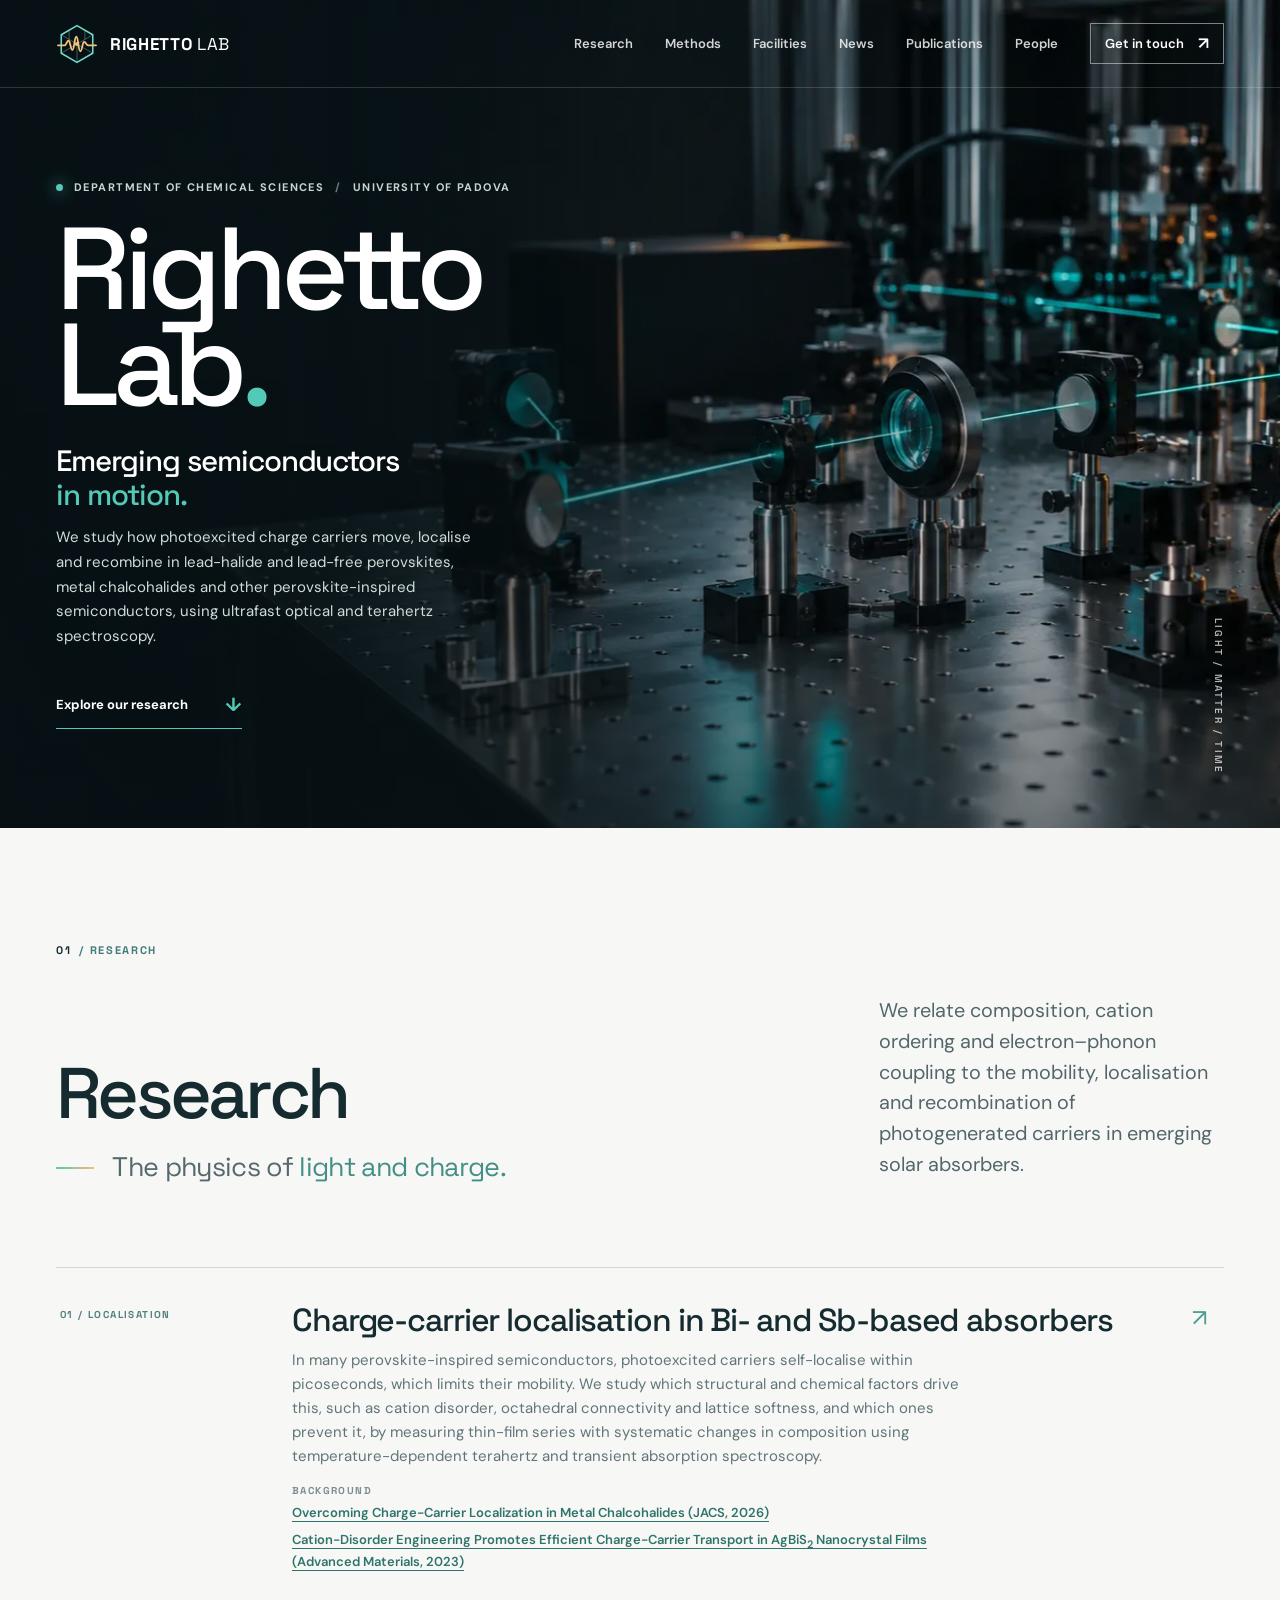
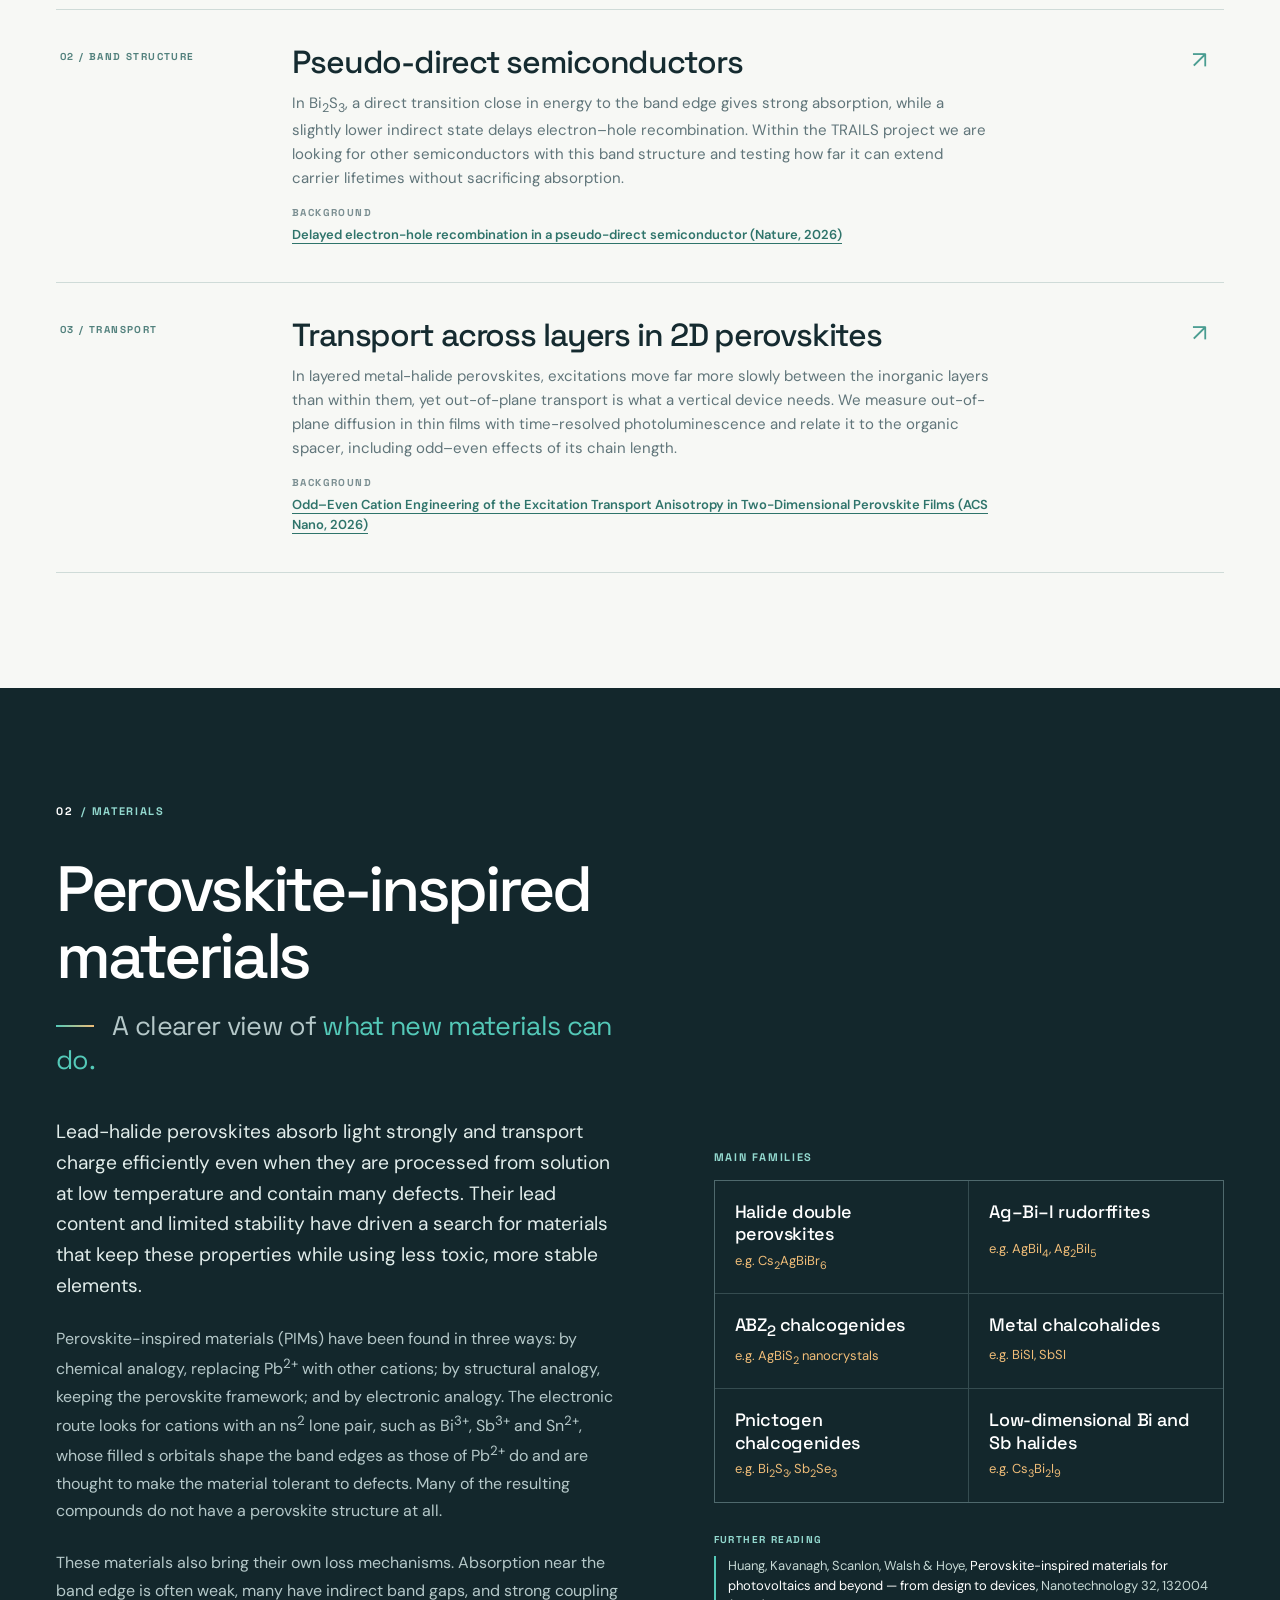
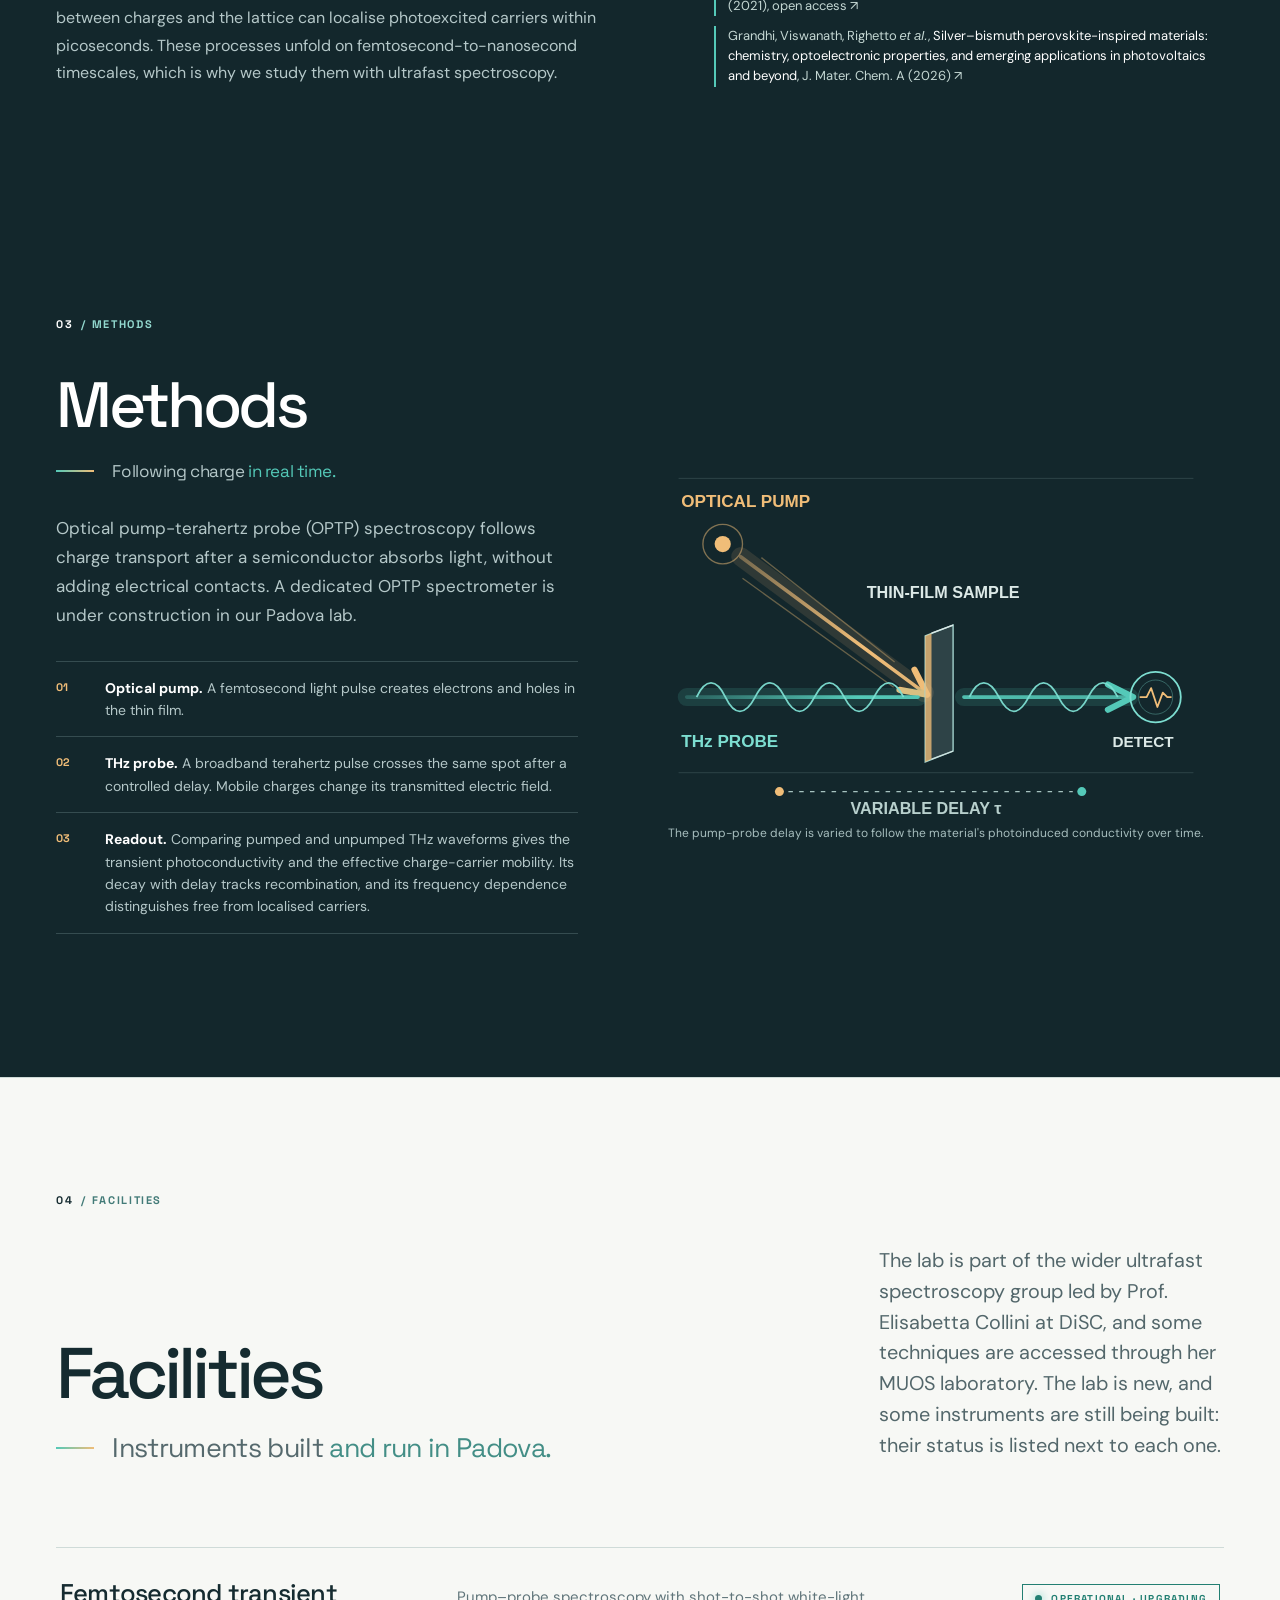
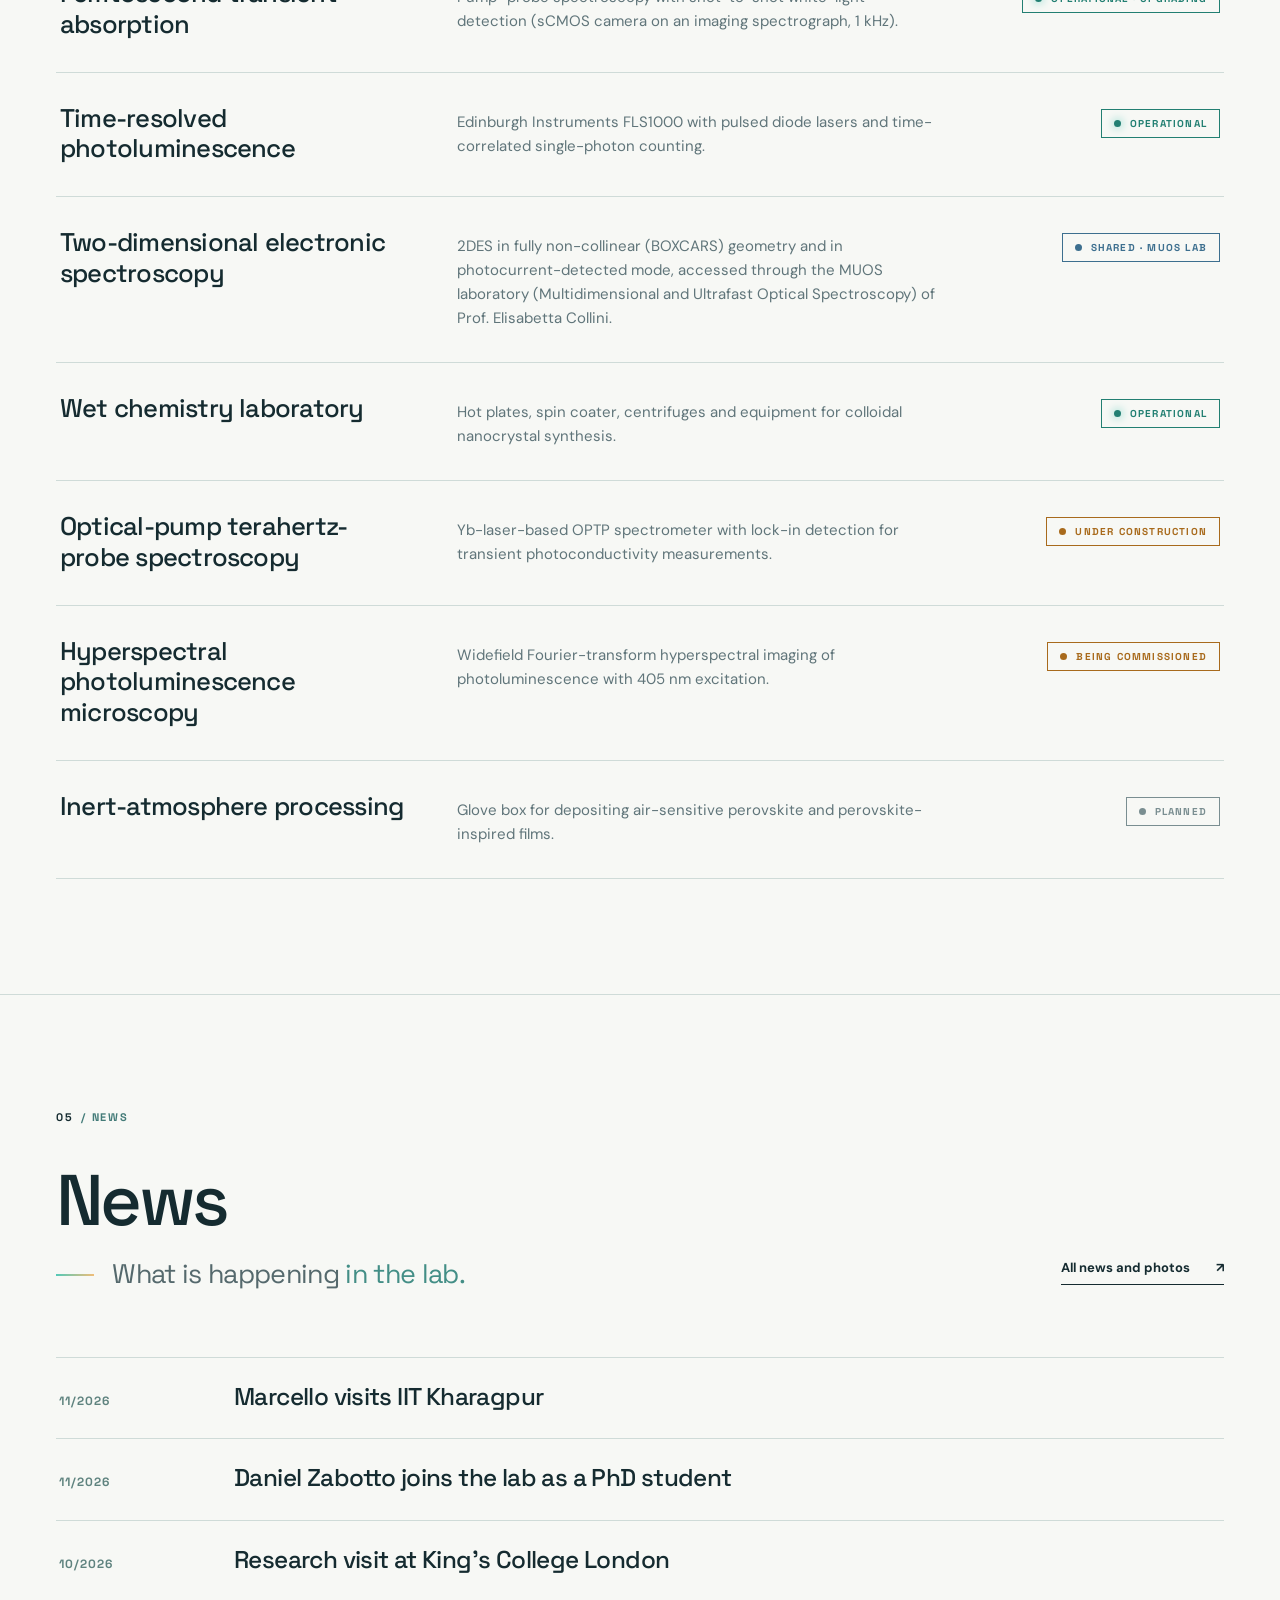
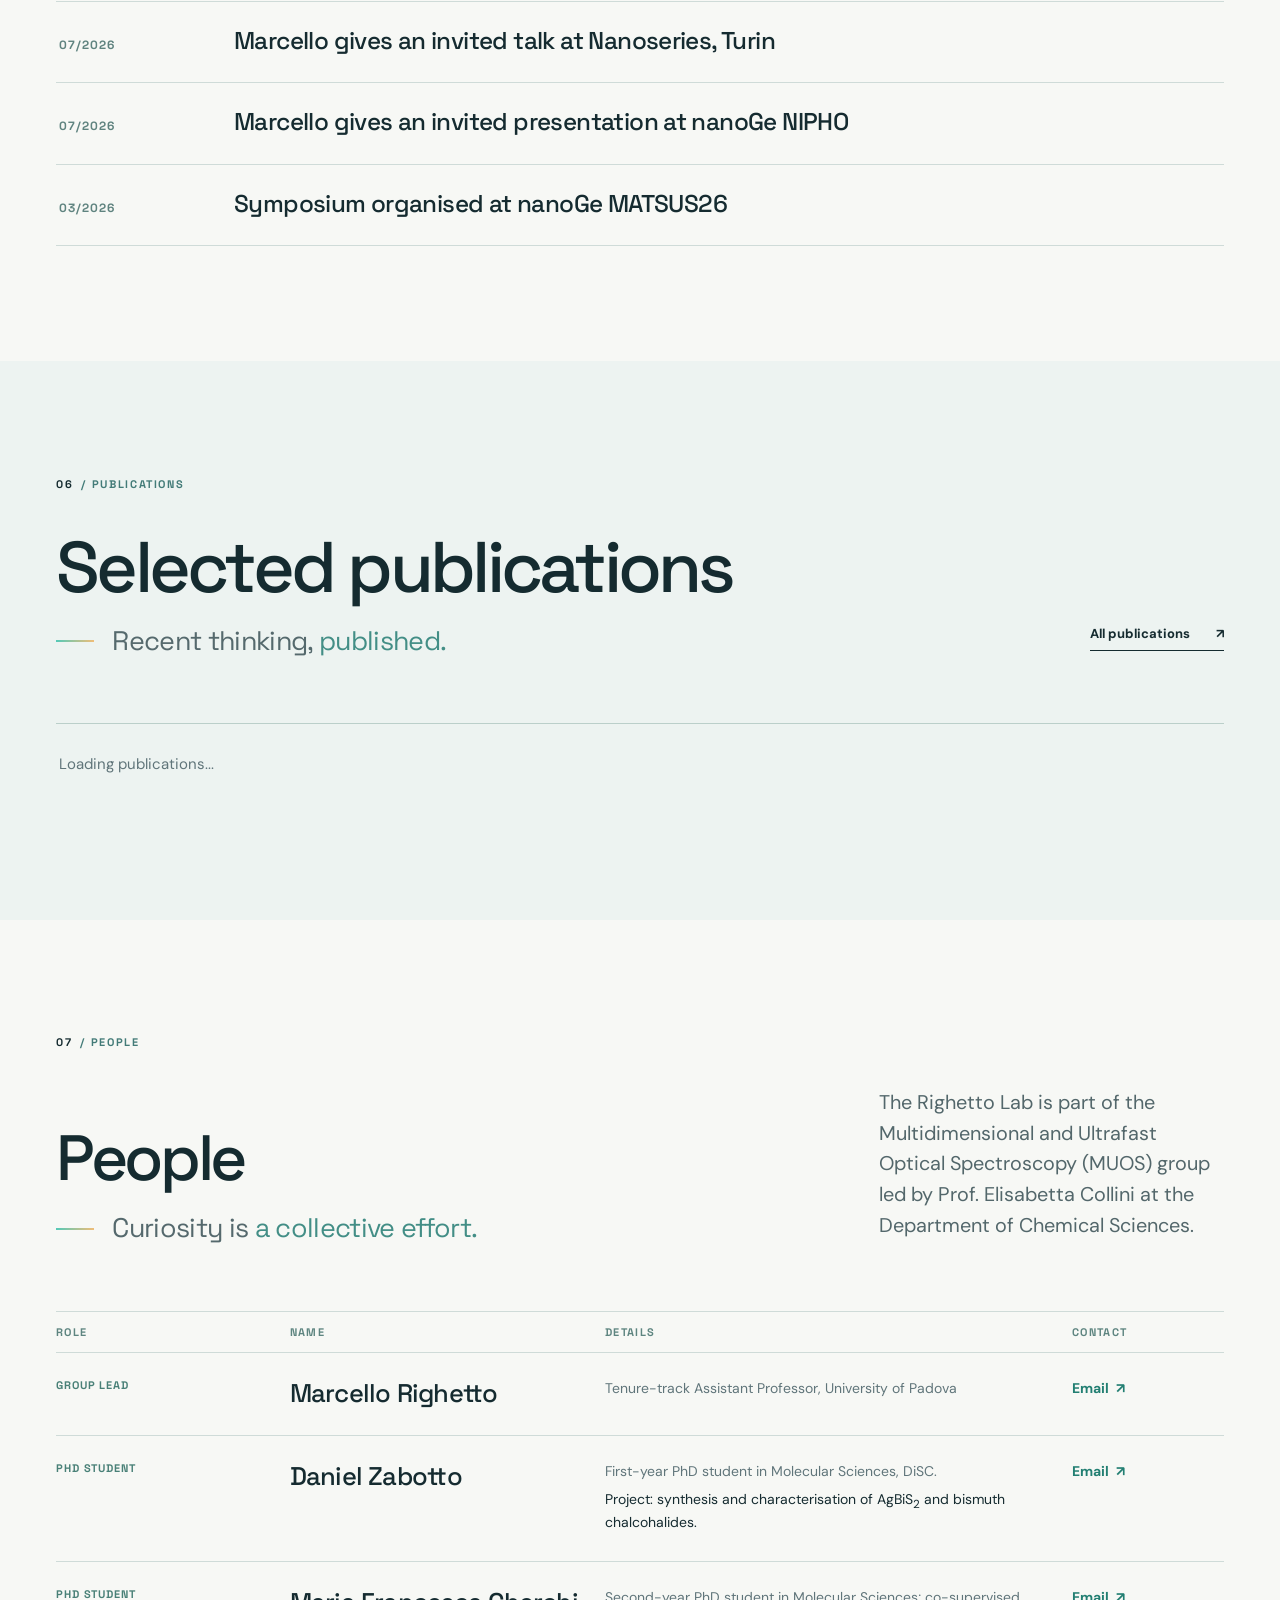
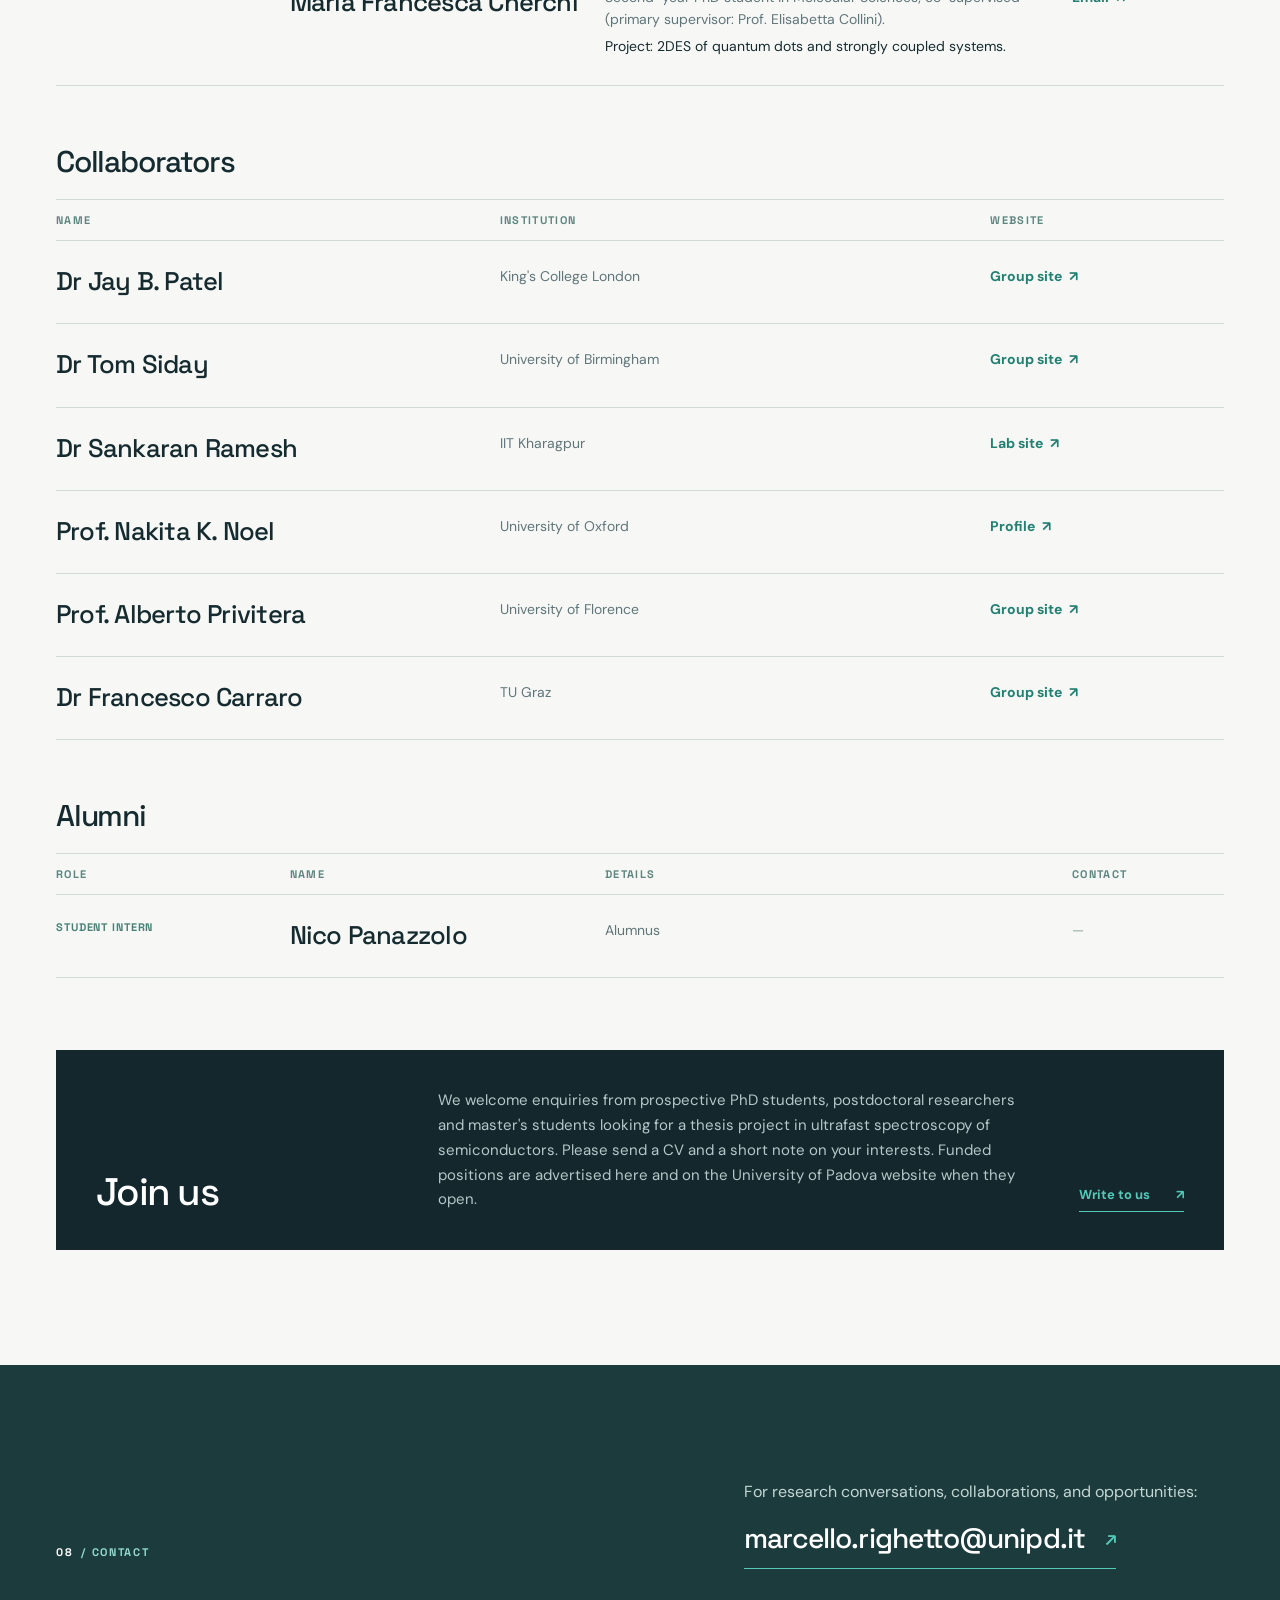
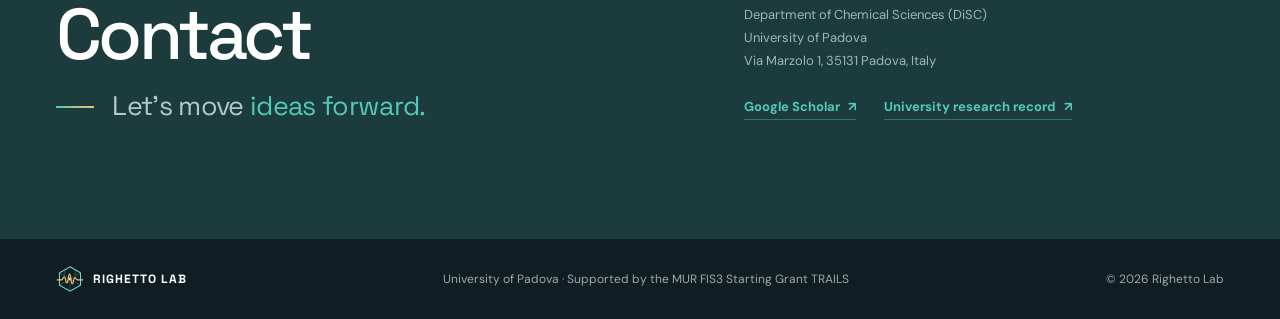
==== commit 246a0999: "Rework site content: materials section, facilities, news and gallery - Plain section headings with t" ====
--- a/index.html
+++ b/index.html
@@ -17,6 +17,7 @@
     <link rel="stylesheet" href="styles.css">
     <script src="script.js" defer></script>
     <script src="publications.js" defer></script>
+    <script src="news.js" defer></script>
   </head>
   <body>
     <a class="skip-link" href="#main">Skip to content</a>
@@ -27,7 +28,9 @@
       </a>
       <nav class="desktop-nav" aria-label="Main navigation">
         <a href="#research">Research</a>
-        <a href="#approach">Approach</a>
+        <a href="#approach">Methods</a>
+        <a href="#facilities">Facilities</a>
+        <a href="#news">News</a>
         <a href="publications.html">Publications</a>
         <a href="#people">People</a>
         <a class="nav-contact" href="#contact">Get in touch <span aria-hidden="true">&#8599;</span></a>
@@ -38,7 +41,9 @@
     </header>
     <nav class="mobile-nav" id="mobile-nav" aria-label="Mobile navigation" hidden>
       <a href="#research">Research</a>
-      <a href="#approach">Approach</a>
+      <a href="#approach">Methods</a>
+      <a href="#facilities">Facilities</a>
+      <a href="#news">News</a>
       <a href="publications.html">Publications</a>
       <a href="#people">People</a>
       <a href="#contact">Get in touch</a>
@@ -52,7 +57,7 @@
           <div class="hero-kicker enter"><span class="signal-dot"></span> Department of Chemical Sciences <span class="kicker-separator">/</span> University of Padova</div>
           <h1 class="enter" id="hero-title">Righetto<br>Lab<span class="hero-period">.</span></h1>
           <p class="hero-statement enter">Emerging semiconductors<br><em>in motion.</em></p>
-          <p class="hero-copy enter">We use ultrafast light and terahertz spectroscopy to understand how energy and charge move through next-generation materials.</p>
+          <p class="hero-copy enter">We study how photoexcited charge carriers move, localise and recombine in lead-halide and lead-free perovskites, metal chalcohalides and other perovskite-inspired semiconductors, using ultrafast optical and terahertz spectroscopy.</p>
           <a class="hero-link enter" href="#research">Explore our research <span aria-hidden="true">&#8595;</span></a>
         </div>
         <div class="hero-edge-note" aria-hidden="true">LIGHT / MATTER / TIME</div>
@@ -62,16 +67,23 @@
         <div class="page-wrap">
           <div class="section-label reveal"><span>01</span> / RESEARCH</div>
           <div class="intro-grid">
-            <h2 class="display-heading reveal" id="research-title">The physics of<br><em>light and charge.</em></h2>
-            <p class="intro-lead reveal">We connect atomic-scale structure to how light-generated charges localise, move and recombine in emerging solar absorbers.</p>
+            <div class="heading-block">
+              <h2 class="display-heading reveal" id="research-title">Research</h2>
+              <p class="section-tagline reveal">The physics of <em>light and charge.</em></p>
+            </div>
+            <p class="intro-lead reveal">We relate composition, cation ordering and electron&ndash;phonon coupling to the mobility, localisation and recombination of photogenerated carriers in emerging solar absorbers.</p>
           </div>
           <div class="research-list">
             <article class="research-row reveal">
               <span class="row-index">01 / LOCALISATION</span>
               <div>
-                <h3>Charge-carrier localisation in emerging solar absorbers</h3>
-                <p>We identify the structural conditions that trigger ultrafast carrier localisation, and how cation chemistry can sustain photoconductivity in perovskite-inspired absorbers.</p>
-                <a class="research-reference" href="https://doi.org/10.1021/jacs.6c05142" target="_blank" rel="noopener noreferrer">Key paper: <cite>Overcoming Charge-Carrier Localization in Metal Chalcohalides</cite> (JACS, 2026)</a>
+                <h3>Charge-carrier localisation in Bi- and Sb-based absorbers</h3>
+                <p>In many perovskite-inspired semiconductors, photoexcited carriers self-localise within picoseconds, which limits their mobility. We study which structural and chemical factors drive this, such as cation disorder, octahedral connectivity and lattice softness, and which ones prevent it, by measuring thin-film series with systematic changes in composition using temperature-dependent terahertz and transient absorption spectroscopy.</p>
+                <div class="research-references">
+                  <span class="reference-label">Background</span>
+                  <a class="research-reference" href="https://doi.org/10.1021/jacs.6c05142" target="_blank" rel="noopener noreferrer"><cite>Overcoming Charge-Carrier Localization in Metal Chalcohalides</cite> (JACS, 2026)</a>
+                  <a class="research-reference" href="https://doi.org/10.1002/adma.202305009" target="_blank" rel="noopener noreferrer"><cite>Cation-Disorder Engineering Promotes Efficient Charge-Carrier Transport in AgBiS<sub>2</sub> Nanocrystal Films</cite> (Advanced Materials, 2023)</a>
+                </div>
               </div>
               <span class="row-mark" aria-hidden="true">&#8599;</span>
             </article>
@@ -79,17 +91,23 @@
               <span class="row-index">02 / BAND STRUCTURE</span>
               <div>
                 <h3>Pseudo-direct semiconductors</h3>
-                <p>In Bi<sub>2</sub>S<sub>3</sub>, a nearby direct transition supports strong absorption while a lower-energy indirect state delays electron-hole recombination, pointing to a new design route for solar absorbers.</p>
-                <a class="research-reference" href="https://doi.org/10.1038/s41586-026-11223-x" target="_blank" rel="noopener noreferrer">Key paper: <cite>Delayed electron-hole recombination in a pseudo-direct semiconductor</cite> (Nature, 2026)</a>
+                <p>In Bi<sub>2</sub>S<sub>3</sub>, a direct transition close in energy to the band edge gives strong absorption, while a slightly lower indirect state delays electron&ndash;hole recombination. Within the TRAILS project we are looking for other semiconductors with this band structure and testing how far it can extend carrier lifetimes without sacrificing absorption.</p>
+                <div class="research-references">
+                  <span class="reference-label">Background</span>
+                  <a class="research-reference" href="https://doi.org/10.1038/s41586-026-11223-x" target="_blank" rel="noopener noreferrer"><cite>Delayed electron-hole recombination in a pseudo-direct semiconductor</cite> (Nature, 2026)</a>
+                </div>
               </div>
               <span class="row-mark" aria-hidden="true">&#8599;</span>
             </article>
             <article class="research-row reveal">
-              <span class="row-index">03 / DISORDER</span>
+              <span class="row-index">03 / TRANSPORT</span>
               <div>
-                <h3>Cation disorder in Ag-Bi perovskite-inspired materials</h3>
-                <p>We showed that a more homogeneous Ag/Bi cation distribution in AgBiS<sub>2</sub> nanocrystal films suppresses carrier localisation and raises mobility sixfold.</p>
-                <a class="research-reference" href="https://doi.org/10.1002/adma.202305009" target="_blank" rel="noopener noreferrer">Key paper: <cite>Cation-Disorder Engineering Promotes Efficient Charge-Carrier Transport in AgBiS<sub>2</sub> Nanocrystal Films</cite> (Advanced Materials, 2023)</a>
+                <h3>Transport across layers in 2D perovskites</h3>
+                <p>In layered metal-halide perovskites, excitations move far more slowly between the inorganic layers than within them, yet out-of-plane transport is what a vertical device needs. We measure out-of-plane diffusion in thin films with time-resolved photoluminescence and relate it to the organic spacer, including odd&ndash;even effects of its chain length.</p>
+                <div class="research-references">
+                  <span class="reference-label">Background</span>
+                  <a class="research-reference" href="https://scholar.google.com/scholar?q=Odd%E2%80%93Even+Cation+Engineering+of+the+Excitation+Transport+Anisotropy+in+Two-Dimensional+Perovskite+Films" target="_blank" rel="noopener noreferrer"><cite>Odd&ndash;Even Cation Engineering of the Excitation Transport Anisotropy in Two-Dimensional Perovskite Films</cite> (ACS Nano, 2026)</a>
+                </div>
               </div>
               <span class="row-mark" aria-hidden="true">&#8599;</span>
             </article>
@@ -97,28 +115,51 @@
         </div>
       </section>
 
-      <section class="image-interlude" aria-label="Semiconductor materials illustration">
-        <img src="assets/semiconductor-films.webp" alt="Illustrative thin-film samples on glass substrates" loading="lazy" width="1774" height="887">
-        <div class="image-interlude-overlay"></div>
-        <div class="page-wrap image-interlude-content">
-          <span class="section-label section-label-light reveal">IN THE MATERIAL</span>
-          <p class="reveal">A clearer view of what<br>new materials can do.</p>
-        </div>
-        <span class="image-caption">Illustrative image, not a photograph of our lab</span>
+      <section class="materials section-pad" id="materials" aria-labelledby="materials-title">
+        <div class="page-wrap">
+          <div class="section-label section-label-light reveal"><span>02</span> / MATERIALS</div>
+          <div class="materials-layout">
+            <div class="materials-copy">
+              <div class="heading-block">
+                <h2 class="display-heading reveal" id="materials-title">Perovskite-inspired materials</h2>
+                <p class="section-tagline section-tagline-light reveal">A clearer view of <em>what new materials can do.</em></p>
+              </div>
+              <p class="materials-lead reveal">Lead-halide perovskites absorb light strongly and transport charge efficiently even when they are processed from solution at low temperature and contain many defects. Their lead content and limited stability have driven a search for materials that keep these properties while using less toxic, more stable elements.</p>
+              <p class="reveal">Perovskite-inspired materials (PIMs) have been found in three ways: by chemical analogy, replacing Pb<sup>2+</sup> with other cations; by structural analogy, keeping the perovskite framework; and by electronic analogy. The electronic route looks for cations with an ns<sup>2</sup> lone pair, such as Bi<sup>3+</sup>, Sb<sup>3+</sup> and Sn<sup>2+</sup>, whose filled s orbitals shape the band edges as those of Pb<sup>2+</sup> do and are thought to make the material tolerant to defects. Many of the resulting compounds do not have a perovskite structure at all.</p>
+              <p class="reveal">These materials also bring their own loss mechanisms. Absorption near the band edge is often weak, many have indirect band gaps, and strong coupling between charges and the lattice can localise photoexcited carriers within picoseconds. These processes unfold on femtosecond-to-nanosecond timescales, which is why we study them with ultrafast spectroscopy.</p>
+            </div>
+            <div class="materials-side">
+              <h3 class="materials-subheading reveal">Main families</h3>
+              <ul class="family-grid reveal">
+                <li><strong>Halide double perovskites</strong><span>e.g. Cs<sub>2</sub>AgBiBr<sub>6</sub></span></li>
+                <li><strong>Ag&ndash;Bi&ndash;I rudorffites</strong><span>e.g. AgBiI<sub>4</sub>, Ag<sub>2</sub>BiI<sub>5</sub></span></li>
+                <li><strong>ABZ<sub>2</sub> chalcogenides</strong><span>e.g. AgBiS<sub>2</sub> nanocrystals</span></li>
+                <li><strong>Metal chalcohalides</strong><span>e.g. BiSI, SbSI</span></li>
+                <li><strong>Pnictogen chalcogenides</strong><span>e.g. Bi<sub>2</sub>S<sub>3</sub>, Sb<sub>2</sub>Se<sub>3</sub></span></li>
+                <li><strong>Low-dimensional Bi and Sb halides</strong><span>e.g. Cs<sub>3</sub>Bi<sub>2</sub>I<sub>9</sub></span></li>
+              </ul>
+              <div class="further-reading reveal">
+                <span class="reference-label">Further reading</span>
+                <a href="https://doi.org/10.1088/1361-6528/abcf6d" target="_blank" rel="noopener noreferrer">Huang, Kavanagh, Scanlon, Walsh &amp; Hoye, <cite>Perovskite-inspired materials for photovoltaics and beyond &mdash; from design to devices</cite>, Nanotechnology 32, 132004 (2021), open access <span aria-hidden="true">&#8599;</span></a>
+                <a href="https://scholar.google.com/scholar?q=Silver%E2%80%93bismuth+perovskite-inspired+materials%3A+chemistry%2C+optoelectronic+properties%2C+and+emerging+applications+in+photovoltaics+and+beyond" target="_blank" rel="noopener noreferrer">Grandhi, Viswanath, Righetto <em>et al.</em>, <cite>Silver&ndash;bismuth perovskite-inspired materials: chemistry, optoelectronic properties, and emerging applications in photovoltaics and beyond</cite>, J. Mater. Chem. A (2026) <span aria-hidden="true">&#8599;</span></a>
+              </div>
+            </div>
+          </div>
+        </div>
       </section>
 
       <section class="approach section-pad" id="approach" aria-labelledby="approach-title">
         <div class="page-wrap approach-layout">
           <div class="approach-copy">
-            <div class="section-label reveal"><span>02</span> / APPROACH</div>
-            <h2 class="display-heading reveal" id="approach-title">Following charge<br><em>in real time.</em></h2>
-            <p class="reveal">Optical pump-terahertz probe (OPTP) spectroscopy follows charge transport after a semiconductor absorbs light, without adding electrical contacts.</p>
+            <div class="section-label section-label-light reveal"><span>03</span> / METHODS</div>
+            <h2 class="display-heading reveal" id="approach-title">Methods</h2>
+            <p class="section-tagline section-tagline-light reveal">Following charge <em>in real time.</em></p>
+            <p class="reveal">Optical pump-terahertz probe (OPTP) spectroscopy follows charge transport after a semiconductor absorbs light, without adding electrical contacts. A dedicated OPTP spectrometer is under construction in our Padova lab.</p>
             <ol class="approach-steps reveal">
               <li><span>01</span><p><strong>Optical pump.</strong> A femtosecond light pulse creates electrons and holes in the thin film.</p></li>
               <li><span>02</span><p><strong>THz probe.</strong> A broadband terahertz pulse crosses the same spot after a controlled delay. Mobile charges change its transmitted electric field.</p></li>
-              <li><span>03</span><p><strong>Readout.</strong> Comparing pumped and unpumped THz waveforms reveals transient photoconductivity. How it varies with delay and frequency helps distinguish transport, localisation and recombination.</p></li>
+              <li><span>03</span><p><strong>Readout.</strong> Comparing pumped and unpumped THz waveforms gives the transient photoconductivity and the effective charge-carrier mobility. Its decay with delay tracks recombination, and its frequency dependence distinguishes free from localised carriers.</p></li>
             </ol>
-            <a class="text-link reveal" href="https://research.unipd.it/cris/rp/rp10786?type=all" target="_blank" rel="noopener noreferrer">Explore the research record <span aria-hidden="true">&#8599;</span></a>
           </div>
           <figure class="optp-figure reveal">
             <picture>
@@ -130,25 +171,86 @@
         </div>
       </section>
 
+      <section class="facilities section-pad" id="facilities" aria-labelledby="facilities-title">
+        <div class="page-wrap">
+          <div class="section-label reveal"><span>04</span> / FACILITIES</div>
+          <div class="intro-grid">
+            <div class="heading-block">
+              <h2 class="display-heading reveal" id="facilities-title">Facilities</h2>
+              <p class="section-tagline reveal">Instruments built <em>and run in Padova.</em></p>
+            </div>
+            <p class="intro-lead reveal">The lab is part of the wider ultrafast spectroscopy group led by Prof. Elisabetta Collini at DiSC, and some techniques are accessed through her MUOS laboratory. The lab is new, and some instruments are still being built: their status is listed next to each one.</p>
+          </div>
+          <div class="facility-list">
+            <article class="facility-row reveal">
+              <h3>Femtosecond transient absorption</h3>
+              <p>Pump&ndash;probe spectroscopy with shot-to-shot white-light detection (sCMOS camera on an imaging spectrograph, 1&nbsp;kHz).</p>
+              <span class="status status-live">Operational &middot; upgrading</span>
+            </article>
+            <article class="facility-row reveal">
+              <h3>Time-resolved photoluminescence</h3>
+              <p>Edinburgh Instruments FLS1000 with pulsed diode lasers and time-correlated single-photon counting.</p>
+              <span class="status status-live">Operational</span>
+            </article>
+            <article class="facility-row reveal">
+              <h3>Two-dimensional electronic spectroscopy</h3>
+              <p>2DES in fully non-collinear (BOXCARS) geometry and in photocurrent-detected mode, accessed through the MUOS laboratory (Multidimensional and Ultrafast Optical Spectroscopy) of Prof. Elisabetta Collini.</p>
+              <span class="status status-shared">Shared &middot; MUOS lab</span>
+            </article>
+            <article class="facility-row reveal">
+              <h3>Wet chemistry laboratory</h3>
+              <p>Hot plates, spin coater, centrifuges and equipment for colloidal nanocrystal synthesis.</p>
+              <span class="status status-live">Operational</span>
+            </article>
+            <article class="facility-row reveal">
+              <h3>Optical-pump terahertz-probe spectroscopy</h3>
+              <p>Yb-laser-based OPTP spectrometer with lock-in detection for transient photoconductivity measurements.</p>
+              <span class="status status-build">Under construction</span>
+            </article>
+            <article class="facility-row reveal">
+              <h3>Hyperspectral photoluminescence microscopy</h3>
+              <p>Widefield Fourier-transform hyperspectral imaging of photoluminescence with 405&nbsp;nm excitation.</p>
+              <span class="status status-build">Being commissioned</span>
+            </article>
+            <article class="facility-row reveal">
+              <h3>Inert-atmosphere processing</h3>
+              <p>Glove box for depositing air-sensitive perovskite and perovskite-inspired films.</p>
+              <span class="status status-planned">Planned</span>
+            </article>
+          </div>
+        </div>
+      </section>
+
+      <section class="news section-pad" id="news" aria-labelledby="news-title">
+        <div class="page-wrap">
+          <div class="section-label reveal"><span>05</span> / NEWS</div>
+          <div class="pub-heading-line">
+            <div class="heading-block"><h2 class="display-heading reveal" id="news-title">News</h2><p class="section-tagline reveal">What is happening <em>in the lab.</em></p></div>
+            <a class="text-link reveal" href="news.html">All news and photos <span aria-hidden="true">&#8599;</span></a>
+          </div>
+          <ol class="news-list" id="home-news" aria-live="polite"><li class="publication-message">Loading news...</li></ol>
+        </div>
+      </section>
+
       <section class="publications section-pad" id="publications" aria-labelledby="publications-title">
         <div class="page-wrap">
-          <div class="section-label reveal"><span>03</span> / SELECTED WORK</div>
-          <div class="pub-heading-line"><h2 class="display-heading reveal" id="publications-title">Recent thinking,<br><em>published.</em></h2><a class="text-link reveal" href="publications.html">All publications <span aria-hidden="true">&#8599;</span></a></div>
+          <div class="section-label reveal"><span>06</span> / PUBLICATIONS</div>
+          <div class="pub-heading-line"><div class="heading-block"><h2 class="display-heading reveal" id="publications-title">Selected publications</h2><p class="section-tagline reveal">Recent thinking, <em>published.</em></p></div><a class="text-link reveal" href="publications.html">All publications <span aria-hidden="true">&#8599;</span></a></div>
           <div class="publication-list" id="home-publications" aria-live="polite"><p class="publication-message">Loading publications...</p></div>
         </div>
       </section>
 
       <section class="people section-pad" id="people" aria-labelledby="people-title">
         <div class="page-wrap">
-          <div class="section-label reveal"><span>04</span> / PEOPLE</div>
-          <h2 class="display-heading people-heading reveal" id="people-title">Curiosity is<br><em>a collective effort.</em></h2>
+          <div class="section-label reveal"><span>07</span> / PEOPLE</div>
+          <div class="people-intro"><div class="heading-block"><h2 class="display-heading reveal" id="people-title">People</h2><p class="section-tagline reveal">Curiosity is <em>a collective effort.</em></p></div><p class="intro-lead reveal">The Righetto Lab is part of the Multidimensional and Ultrafast Optical Spectroscopy (MUOS) group led by Prof. Elisabetta Collini at the Department of Chemical Sciences.</p></div>
           <div class="people-table-wrap reveal">
             <table class="people-table">
               <thead><tr><th scope="col">Role</th><th scope="col">Name</th><th scope="col">Details</th><th scope="col">Contact</th></tr></thead>
               <tbody>
                 <tr><td>Group lead</td><th scope="row">Marcello Righetto</th><td>Tenure-track Assistant Professor, University of Padova</td><td><a href="mailto:marcello.righetto@unipd.it">Email <span aria-hidden="true">&#8599;</span></a></td></tr>
-                <tr><td>PhD student</td><th scope="row">Daniel Zabotto</th><td>First-year PhD student in Molecular Science, DiSC</td><td><a href="mailto:daniel.zabotto@studenti.unipd.it">Email <span aria-hidden="true">&#8599;</span></a></td></tr>
-                <tr><td>PhD student</td><th scope="row">Maria Francesca Cherchi</th><td>Second-year PhD student in Molecular Science; co-supervised (primary supervisor: Prof. Elisabetta Collini)</td><td><a href="mailto:mariafrancesca.cherchi@phd.unipd.it">Email <span aria-hidden="true">&#8599;</span></a></td></tr>
+                <tr><td>PhD student</td><th scope="row">Daniel Zabotto</th><td>First-year PhD student in Molecular Sciences, DiSC. <span class="project-line">Project: synthesis and characterisation of AgBiS<sub>2</sub> and bismuth chalcohalides.</span></td><td><a href="mailto:daniel.zabotto@studenti.unipd.it">Email <span aria-hidden="true">&#8599;</span></a></td></tr>
+                <tr><td>PhD student</td><th scope="row">Maria Francesca Cherchi</th><td>Second-year PhD student in Molecular Sciences; co-supervised (primary supervisor: Prof. Elisabetta Collini). <span class="project-line">Project: 2DES of quantum dots and strongly coupled systems.</span></td><td><a href="mailto:mariafrancesca.cherchi@phd.unipd.it">Email <span aria-hidden="true">&#8599;</span></a></td></tr>
               </tbody>
             </table>
           </div>
@@ -173,16 +275,21 @@
               <tbody><tr><td>Student intern</td><th scope="row">Nico Panazzolo</th><td>Alumnus</td><td><span class="contact-unavailable">&mdash;</span></td></tr></tbody>
             </table>
           </div>
+          <div class="join-panel reveal" id="join">
+            <h3>Join us</h3>
+            <p>We welcome enquiries from prospective PhD students, postdoctoral researchers and master's students looking for a thesis project in ultrafast spectroscopy of semiconductors. Please send a CV and a short note on your interests. Funded positions are advertised here and on the University of Padova website when they open.</p>
+            <a class="text-link" href="mailto:marcello.righetto@unipd.it?subject=Joining%20the%20Righetto%20Lab">Write to us <span aria-hidden="true">&#8599;</span></a>
+          </div>
         </div>
       </section>
 
       <section class="contact section-pad" id="contact" aria-labelledby="contact-title">
         <div class="page-wrap contact-layout">
-          <div><div class="section-label section-label-light reveal"><span>05</span> / CONTACT</div><h2 class="display-heading reveal" id="contact-title">Let's move<br><em>ideas forward.</em></h2></div>
-          <div class="contact-details reveal"><p>For research conversations, collaborations, and opportunities:</p><a class="contact-email" href="mailto:marcello.righetto@unipd.it">marcello.righetto@unipd.it <span aria-hidden="true">&#8599;</span></a><address>Department of Chemical Sciences<br>University of Padova<br>Padova, Italy</address></div>
+          <div><div class="section-label section-label-light reveal"><span>08</span> / CONTACT</div><h2 class="display-heading reveal" id="contact-title">Contact</h2><p class="section-tagline section-tagline-light reveal">Let's move <em>ideas forward.</em></p></div>
+          <div class="contact-details reveal"><p>For research conversations, collaborations, and opportunities:</p><a class="contact-email" href="mailto:marcello.righetto@unipd.it">marcello.righetto@unipd.it <span aria-hidden="true">&#8599;</span></a><address>Department of Chemical Sciences (DiSC)<br>University of Padova<br>Via Marzolo 1, 35131 Padova, Italy</address><ul class="profile-links"><li><a href="https://scholar.google.it/citations?user=2q1-iQUAAAAJ&amp;hl=en" target="_blank" rel="noopener noreferrer">Google Scholar <span aria-hidden="true">&#8599;</span></a></li><li><a href="https://research.unipd.it/cris/rp/rp10786?type=all" target="_blank" rel="noopener noreferrer">University research record <span aria-hidden="true">&#8599;</span></a></li></ul></div>
         </div>
       </section>
     </main>
-    <footer class="site-footer"><div class="page-wrap footer-layout"><a class="footer-brand" href="#top"><img src="assets/mark.svg" alt="" width="28" height="28"> RIGHETTO LAB</a><span>University of Padova</span><span>&copy; <span id="year">2026</span> Righetto Lab</span></div></footer>
+    <footer class="site-footer"><div class="page-wrap footer-layout"><a class="footer-brand" href="#top"><img src="assets/mark.svg" alt="" width="28" height="28"> RIGHETTO LAB</a><span>University of Padova &middot; Supported by the MUR FIS3 Starting Grant TRAILS</span><span>&copy; <span id="year">2026</span> Righetto Lab</span></div></footer>
   </body>
 </html>
--- a/styles.css
+++ b/styles.css
@@ -215,6 +215,96 @@
 .manager-instruction { max-width: 720px; margin: 21px 0 0; color: var(--muted); font-size: 14px; line-height: 1.6; }
 .manager-instruction a { color: #16786c; font-weight: 700; text-decoration: underline; text-underline-offset: 3px; }
 
+/* Plain section headings with a styled tagline underneath */
+.heading-block { display: grid; gap: 0; }
+.section-tagline { display: block; margin: 20px 0 0; color: #55696d; font: 400 clamp(20px, 2.1vw, 30px)/1.25 var(--font-display); letter-spacing: -.025em; }
+.section-tagline::before { content: ''; display: inline-block; vertical-align: middle; margin: -4px 18px 0 0; width: clamp(28px, 3vw, 46px); height: 2px; background: linear-gradient(90deg, var(--teal), var(--amber)); }
+.section-tagline em { font-style: normal; color: #438e86; }
+.section-tagline-light { color: #b5c8c9; }
+.section-tagline-light em { color: var(--teal); }
+.approach .section-tagline, .contact .section-tagline { margin-top: 18px; }
+
+/* Research references */
+.research-references { display: grid; gap: 6px; margin-top: 16px; }
+.research-references .research-reference { margin-top: 0; }
+.reference-label { color: #7a8e91; font: 700 10px var(--font-display); letter-spacing: .14em; text-transform: uppercase; }
+
+/* Funded-project banner */
+.interlude-subline { display: block; max-width: 720px; margin-top: 18px; font: 400 clamp(22px, 2.4vw, 34px)/1.2 var(--font-display); letter-spacing: -.03em; color: #e4efed; }
+.interlude-meta { display: inline-block; margin-top: 26px; padding-top: 12px; border-top: 1px solid var(--teal); color: #93d9cf; font: 700 11px var(--font-display); letter-spacing: .14em; text-transform: uppercase; }
+
+/* Facilities */
+.facilities { background: var(--paper); border-top: 1px solid var(--line); }
+.facility-list { border-top: 1px solid var(--line); }
+.facility-row { display: grid; grid-template-columns: minmax(0, .85fr) minmax(0, 1.15fr) 240px; gap: 42px; align-items: baseline; padding: 30px 4px 32px; border-bottom: 1px solid var(--line); transition: padding-left .25s, background .25s; }
+.facility-row:hover { padding-left: 13px; background: #eef5f2; }
+.facility-row h3 { margin: 0; font: 500 clamp(21px, 2vw, 27px)/1.2 var(--font-display); letter-spacing: -.03em; }
+.facility-row p { margin: 0; color: var(--muted); font-size: 15px; line-height: 1.6; }
+.status { justify-self: end; display: inline-flex; align-items: center; gap: 9px; padding: 7px 12px; border: 1px solid currentColor; font: 700 10px var(--font-display); letter-spacing: .12em; text-transform: uppercase; white-space: nowrap; }
+.status::before { content: ''; width: 7px; height: 7px; border-radius: 50%; background: currentColor; }
+.status-live { color: #227f72; }
+.status-live::before { box-shadow: 0 0 10px var(--teal); }
+.status-build { color: #a86a1c; }
+.status-planned { color: #7a8e91; }
+
+/* Join us */
+.join-panel { display: grid; grid-template-columns: minmax(0, .5fr) minmax(0, 1fr) auto; gap: 42px; align-items: end; margin-top: 72px; padding: 38px 40px; background: #13272c; color: white; }
+.join-panel h3 { margin: 0; font: 500 clamp(30px, 3vw, 44px)/1.05 var(--font-display); letter-spacing: -.045em; }
+.join-panel p { margin: 0; color: #b5c8c9; font-size: 15px; line-height: 1.65; }
+.join-panel .text-link { color: var(--teal); white-space: nowrap; }
+
+/* Materials */
+.materials { background: #13272c; color: white; }
+.materials-layout { display: grid; grid-template-columns: minmax(0, 1.05fr) minmax(0, .95fr); gap: 8%; margin-top: 38px; }
+.materials .display-heading { font-size: clamp(44px, 5vw, 72px); }
+.materials-copy > p { max-width: 640px; margin: 24px 0 0; color: #b5c8c9; font-size: 16px; line-height: 1.72; }
+.materials-copy > p.materials-lead { margin-top: 40px; color: #e1ecea; font-size: clamp(17px, 1.5vw, 20px); line-height: 1.6; }
+.materials-side { align-self: end; }
+.materials-subheading { margin: 0 0 16px; color: #93d9cf; font: 700 11px var(--font-display); letter-spacing: .15em; text-transform: uppercase; }
+.family-grid { display: grid; grid-template-columns: repeat(2, minmax(0, 1fr)); gap: 1px; margin: 0; padding: 0; list-style: none; background: rgba(173, 211, 209, .22); border: 1px solid rgba(173, 211, 209, .22); }
+.family-grid li { display: grid; gap: 6px; padding: 20px 20px 22px; background: #13272c; transition: background .25s; }
+.family-grid li:hover { background: #18323a; }
+.family-grid strong { font: 500 18px/1.25 var(--font-display); letter-spacing: -.02em; }
+.family-grid span { color: var(--amber); font-size: 13px; }
+.further-reading { display: grid; gap: 10px; margin-top: 30px; }
+.further-reading .reference-label { color: #93d9cf; }
+.further-reading a { color: #c4d7d3; font-size: 13px; line-height: 1.55; border-left: 2px solid var(--teal); padding-left: 12px; transition: color .2s; }
+.further-reading a:hover { color: var(--teal); }
+.further-reading cite { font-style: normal; color: white; }
+.status-shared { color: #3d6f8f; }
+
+/* People intro and projects */
+.people-intro { display: grid; grid-template-columns: 1.35fr .65fr; gap: 9%; align-items: end; margin: 38px 0 65px; }
+.project-line { display: block; margin-top: 6px; color: var(--ink); }
+
+/* News */
+.news { background: var(--paper); border-top: 1px solid var(--line); }
+.news-list { margin: 0; padding: 0; list-style: none; border-top: 1px solid var(--line); }
+.news-item, .news-entry { display: grid; grid-template-columns: 140px minmax(0, 1fr) 120px; gap: 35px; align-items: baseline; padding: 24px 3px 26px; border-bottom: 1px solid var(--line); transition: padding-left .2s, background .2s; }
+.news-item:hover { padding-left: 13px; background: #eef5f2; }
+.news-date { color: #5f837f; font: 700 12px var(--font-display); letter-spacing: .08em; }
+.news-title { font: 500 clamp(19px, 1.9vw, 25px)/1.25 var(--font-display); letter-spacing: -.025em; }
+a.news-title:hover { color: #288b7d; }
+.news-text { max-width: 760px; margin: 8px 0 0; color: var(--muted); font-size: 14px; line-height: 1.6; }
+.news-photos { justify-self: end; color: #227f72; font-size: 13px; font-weight: 700; white-space: nowrap; border-bottom: 1px solid currentColor; padding-bottom: 3px; }
+.news-photos-empty { border: 0; }
+.news-entry { grid-template-columns: 120px minmax(0, 1fr); scroll-margin-top: 100px; }
+.news-entry-highlight { background: #e3f1ec; padding-left: 13px; }
+.news-photo-strip { display: grid; grid-template-columns: repeat(auto-fill, minmax(180px, 1fr)); gap: 12px; margin-top: 18px; }
+.gallery-grid { display: grid; grid-template-columns: repeat(auto-fill, minmax(250px, 1fr)); gap: 18px; margin-top: 40px; }
+.gallery-item { margin: 0; }
+.gallery-item img { width: 100%; aspect-ratio: 4 / 3; object-fit: cover; background: #dce9e5; transition: opacity .2s; }
+.gallery-item a:hover img { opacity: .88; }
+.gallery-item figcaption { display: grid; gap: 4px; margin-top: 9px; color: var(--muted); font-size: 13px; line-height: 1.45; }
+.gallery-source { color: #227f72; font-size: 12px; font-weight: 700; }
+.gallery-source:hover { text-decoration: underline; text-underline-offset: 3px; }
+.news-archive { padding-top: 0; }
+
+/* Contact profile links */
+.profile-links { display: flex; flex-wrap: wrap; gap: 10px 28px; margin: 22px 0 0; padding: 0; list-style: none; }
+.profile-links a { display: inline-flex; gap: 8px; color: var(--teal); font-size: 13px; font-weight: 700; border-bottom: 1px solid rgba(84,201,184,.4); padding-bottom: 4px; }
+.profile-links a:hover { border-color: var(--teal); }
+
 .reveal { opacity: 0; transform: translateY(28px); transition: opacity .7s ease, transform .7s ease; }
 .reveal.is-visible { opacity: 1; transform: translateY(0); }
 
@@ -258,6 +348,13 @@
   .archive-intro p { margin-top: 29px; }
   .archive-intro, .manager-intro { padding-block: 150px 80px; }
   .people-table { min-width: 680px; }
+  .facility-row { grid-template-columns: 1fr; gap: 10px; }
+  .status { justify-self: start; margin-top: 6px; }
+  .join-panel { grid-template-columns: 1fr; gap: 18px; padding: 30px 26px; }
+  .materials-layout, .people-intro { grid-template-columns: 1fr; gap: 40px; }
+  .news-item { grid-template-columns: 90px minmax(0, 1fr); }
+  .news-item .news-photos { grid-column: 2; justify-self: start; }
+  .news-item .news-photos-empty { display: none; }
 }
 
 @media (max-width: 600px) {
@@ -307,6 +404,16 @@
   .archive-toolbar { grid-template-columns: 1fr; gap: 17px; margin-top: 35px; }
   .archive-list .publication { grid-template-columns: 50px minmax(0, 1fr) 19px; }
   .people-heading { margin-bottom: 40px; }
+  .section-tagline { font-size: 20px; }
+  .section-tagline::before { margin-right: 12px; }
+  .facility-row p { font-size: 14px; }
+  .join-panel { margin-top: 52px; }
+  .materials .display-heading { font-size: clamp(38px, 9.5vw, 54px); }
+  .materials-copy > p { font-size: 15px; }
+  .family-grid { grid-template-columns: 1fr; }
+  .news-item, .news-entry { grid-template-columns: 1fr; gap: 6px; padding-block: 20px 22px; }
+  .news-item .news-photos { grid-column: 1; }
+  .people-intro { margin-bottom: 40px; }
   .people-subheading { margin-top: 45px; }
   .people-table { min-width: 0; }
   .people-table thead { position: absolute; width: 1px; height: 1px; padding: 0; margin: -1px; overflow: hidden; clip: rect(0,0,0,0); white-space: nowrap; border: 0; }
@@ -333,3 +440,7 @@
   .reveal { opacity: 1; transform: none; }
   .wave-path { stroke-dashoffset: 0; }
 }
+
+/* Tagline on inner-page hero (news page) */
+.archive-intro .section-tagline { max-width: none; margin: 26px 0 0; color: #b5c8c9; font-size: clamp(20px, 2.1vw, 30px); line-height: 1.25; }
+.archive-intro .section-tagline em { color: var(--teal); }
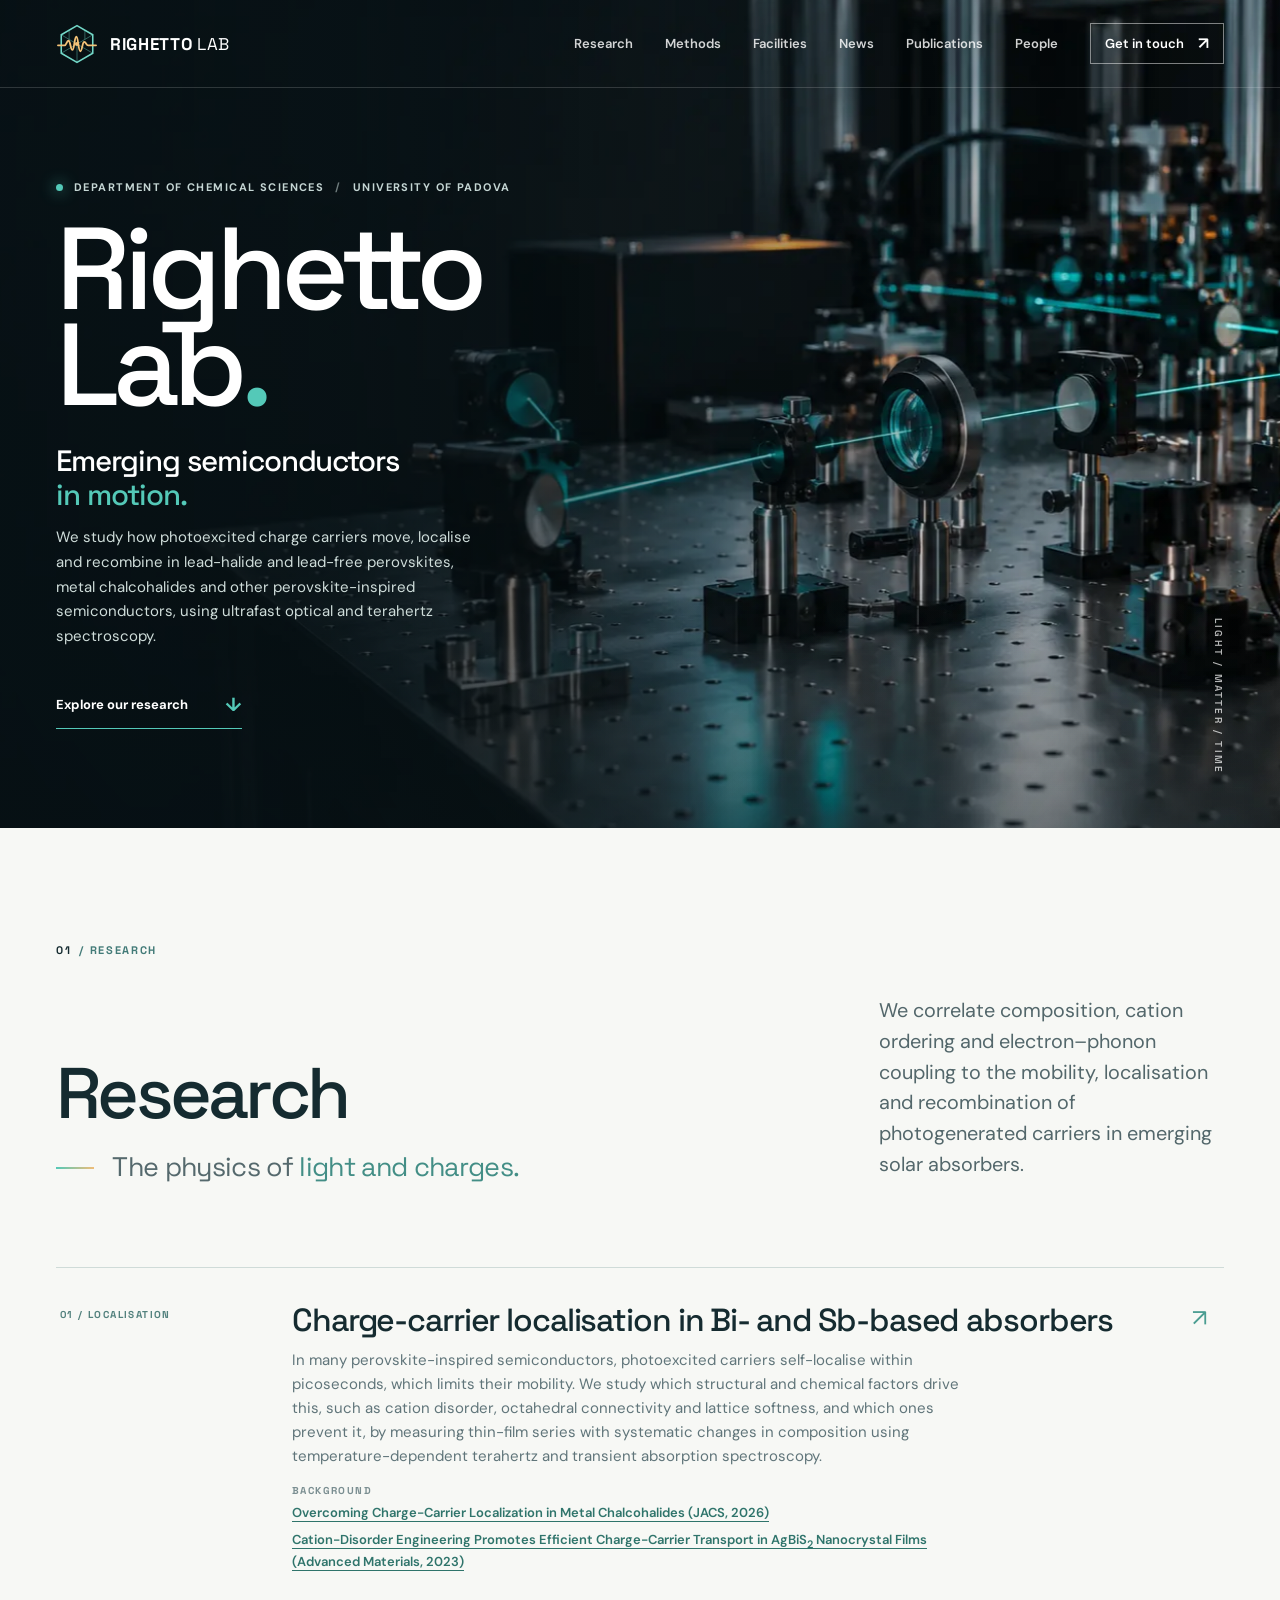
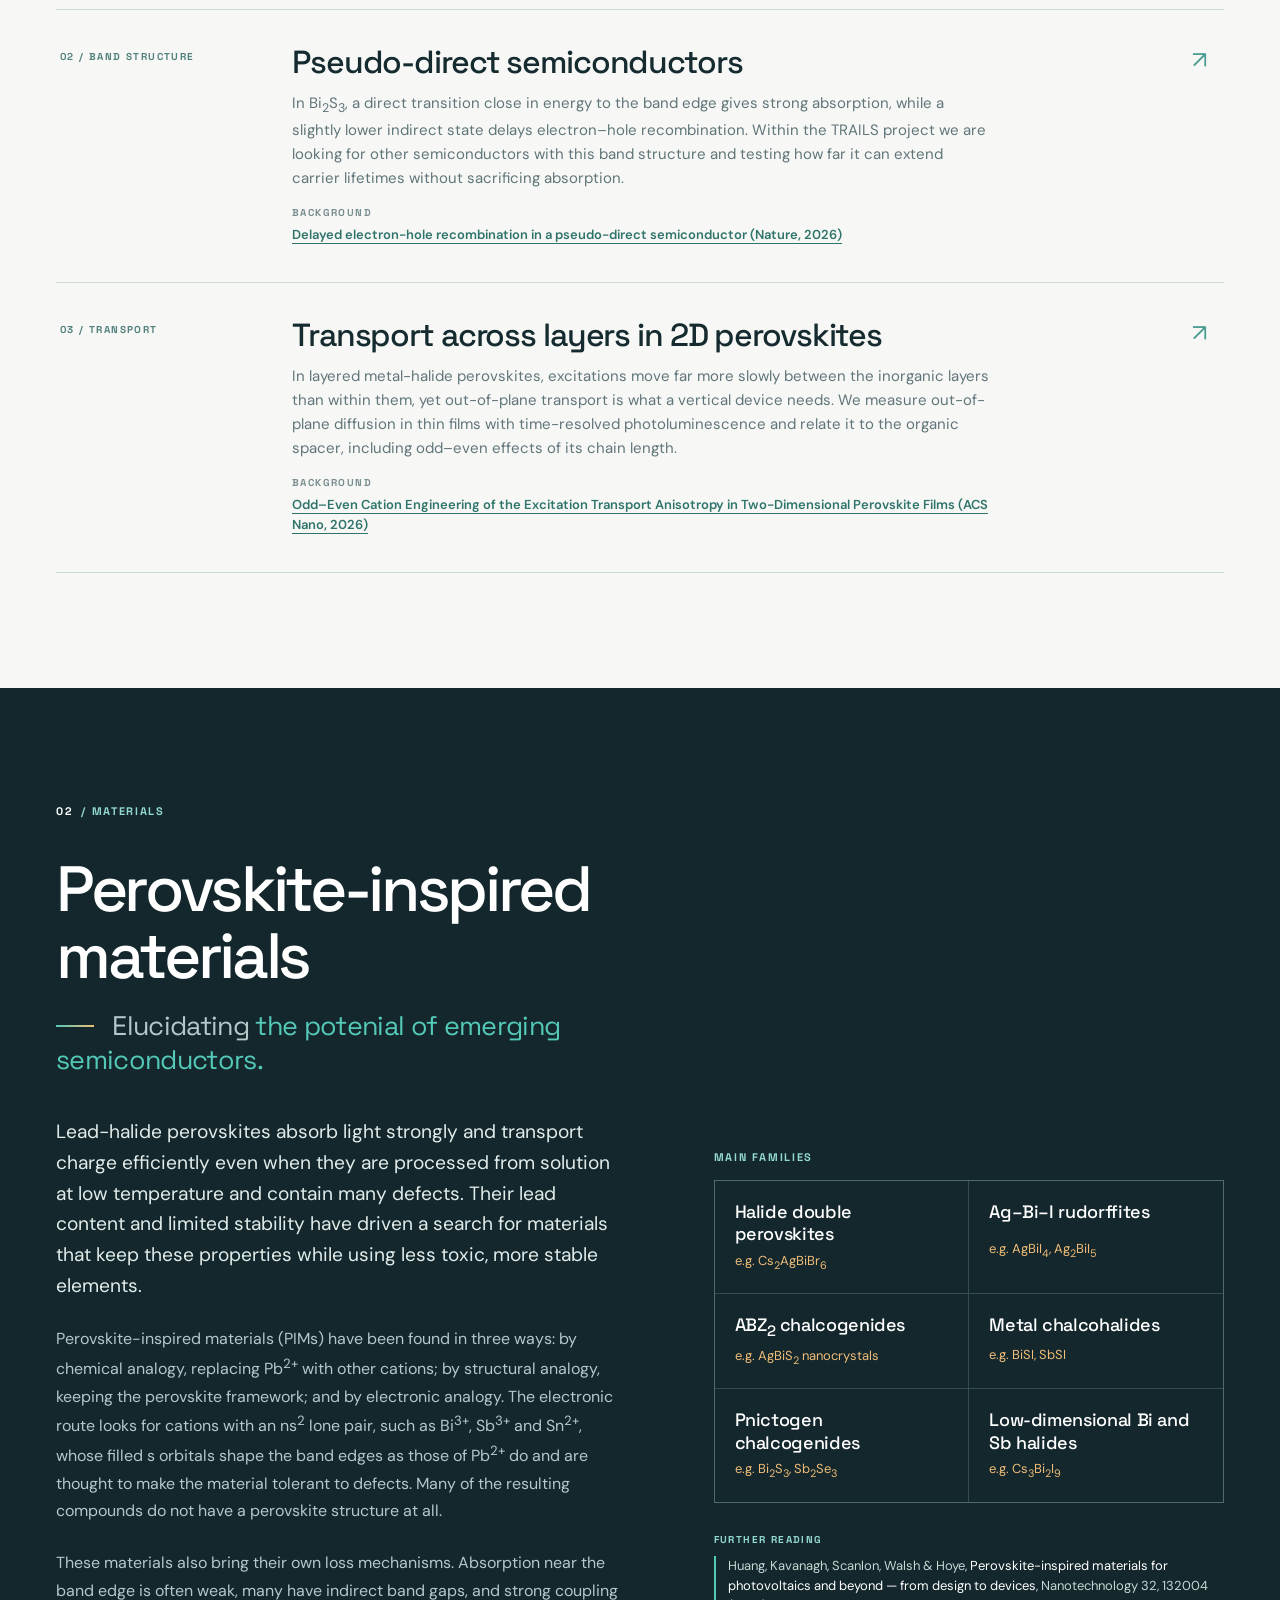
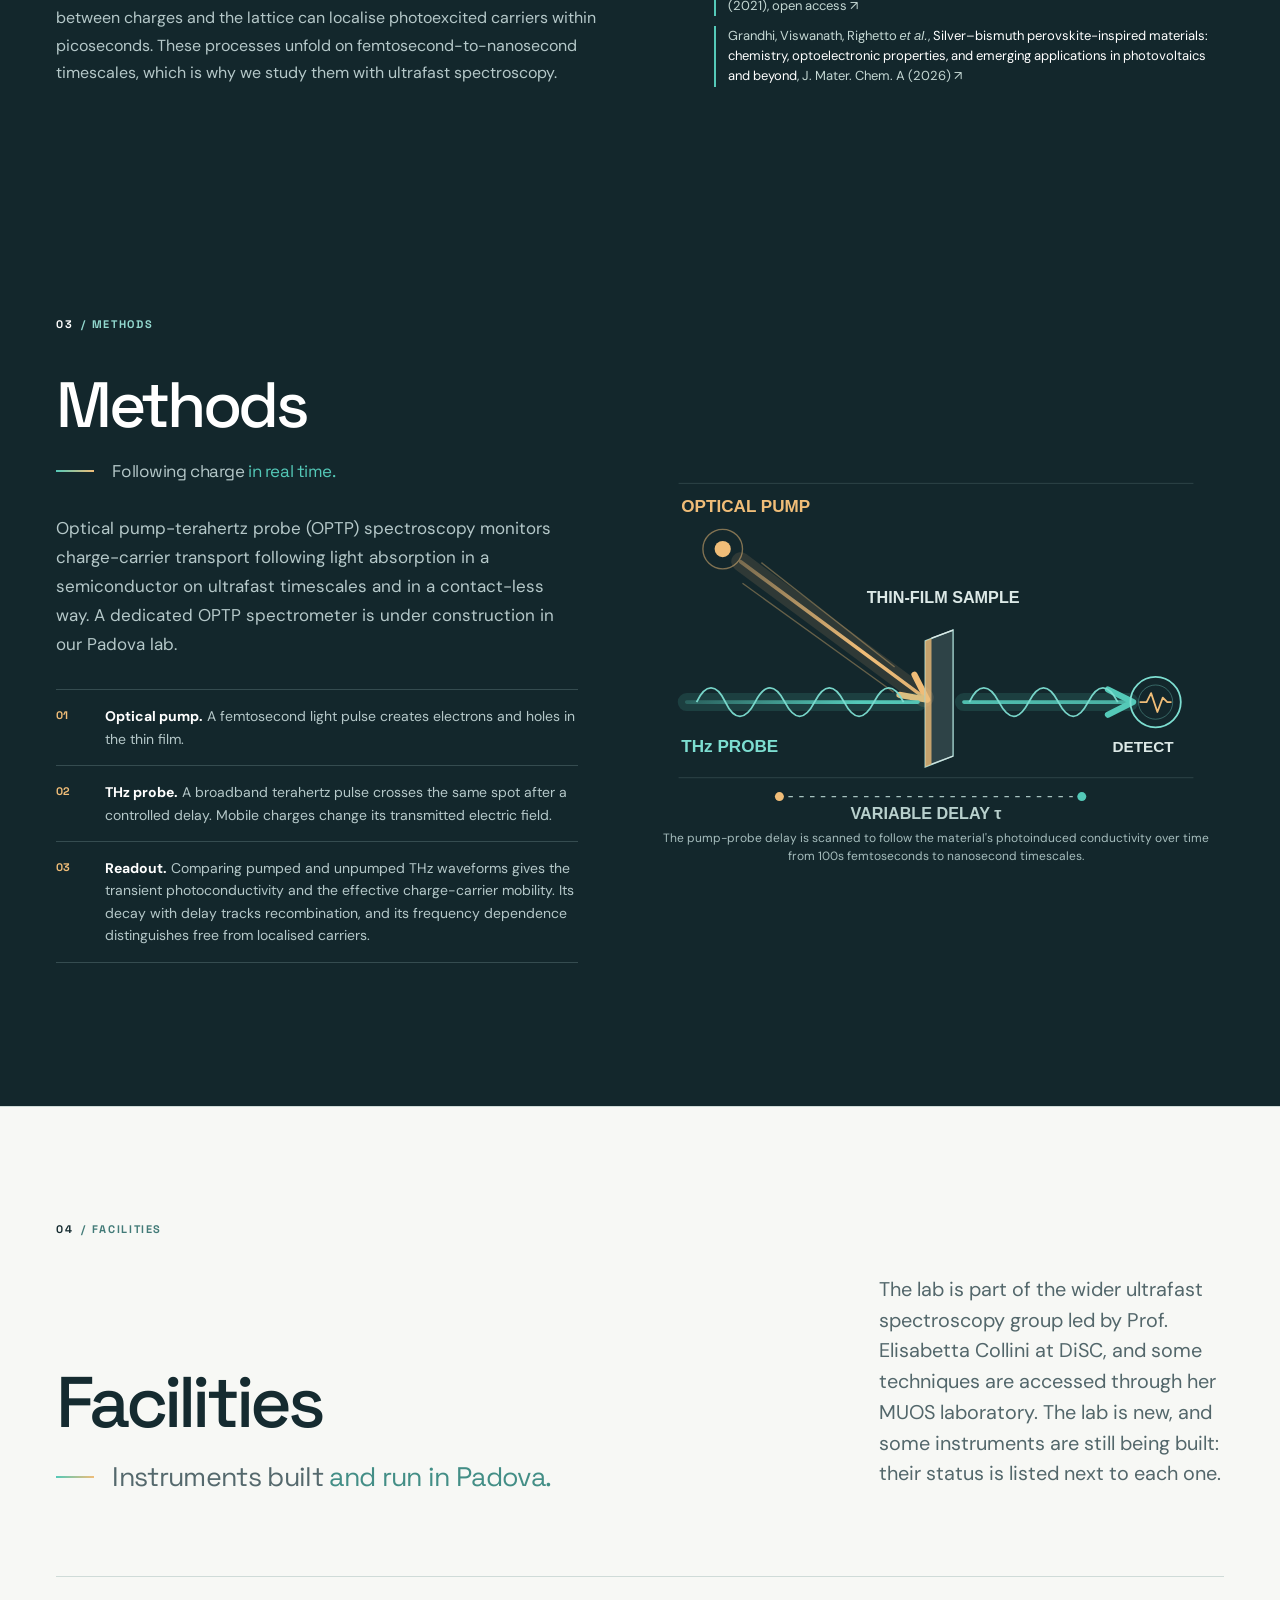
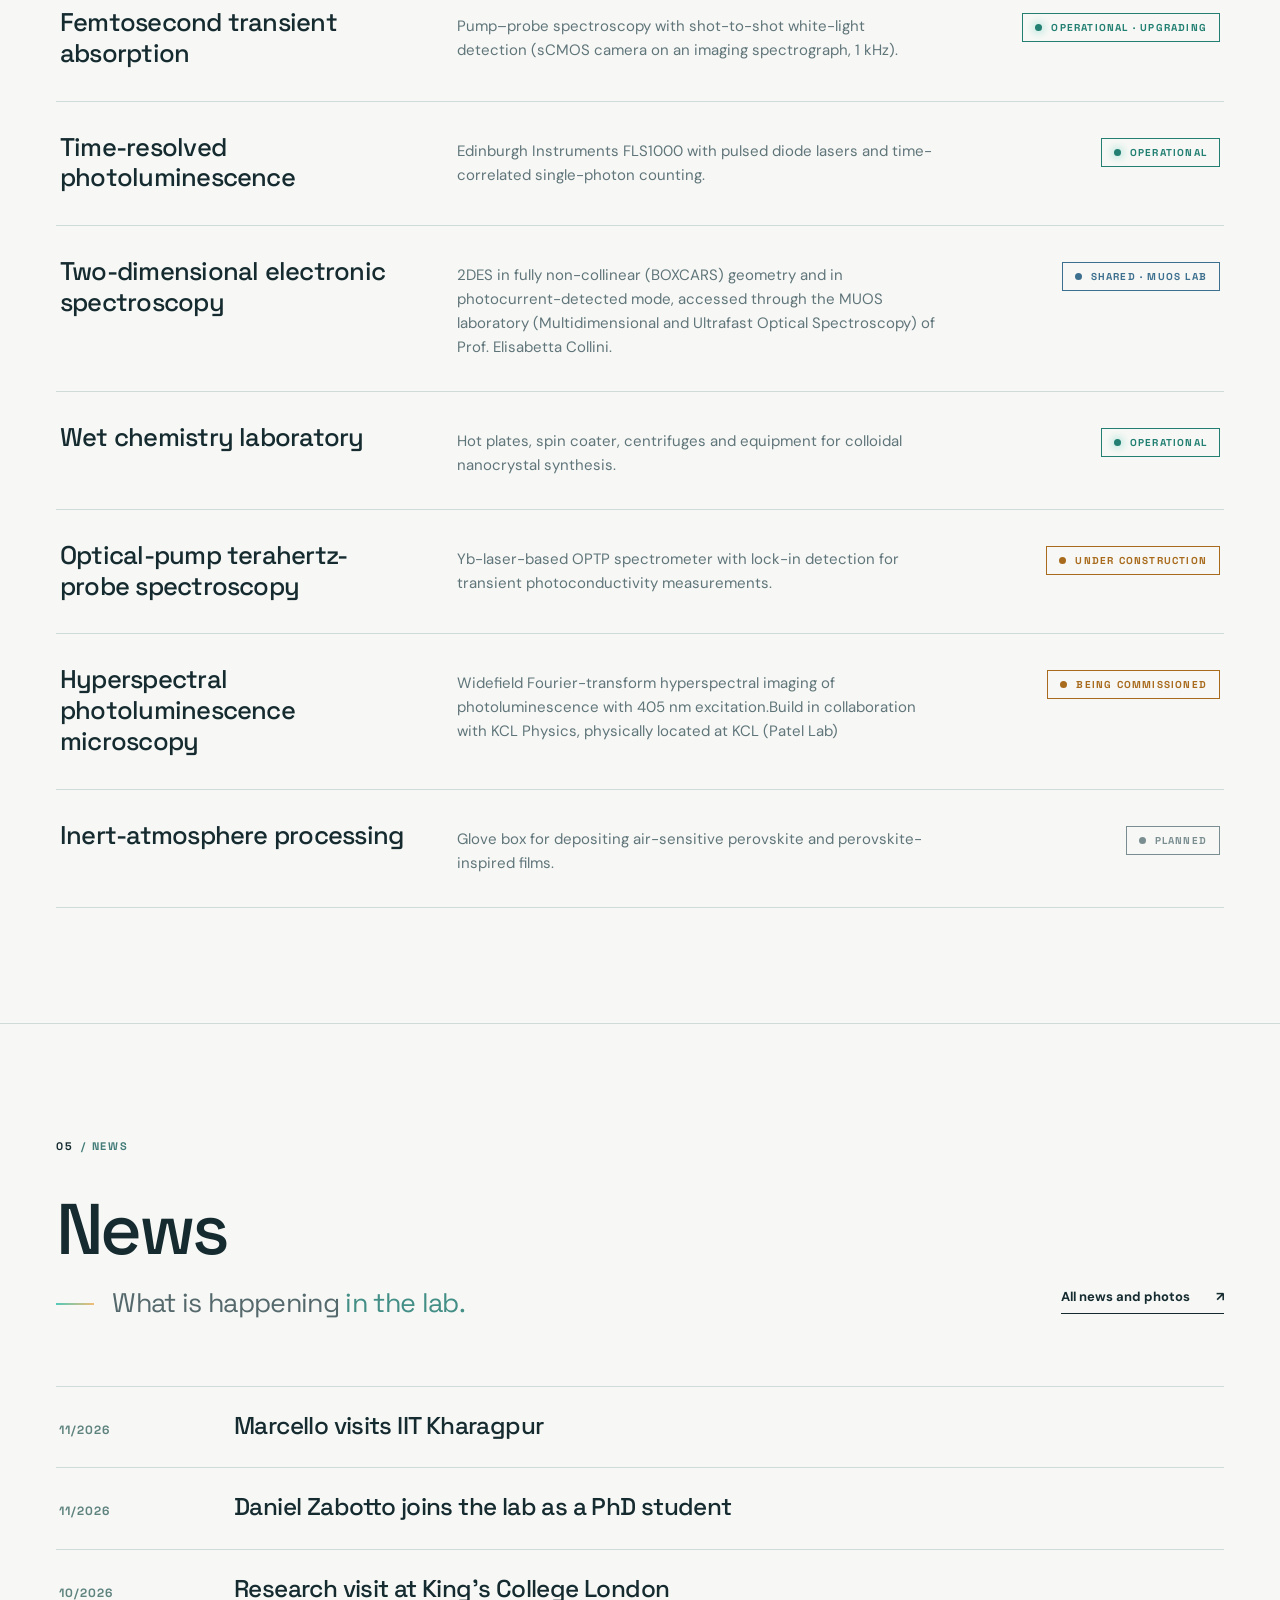
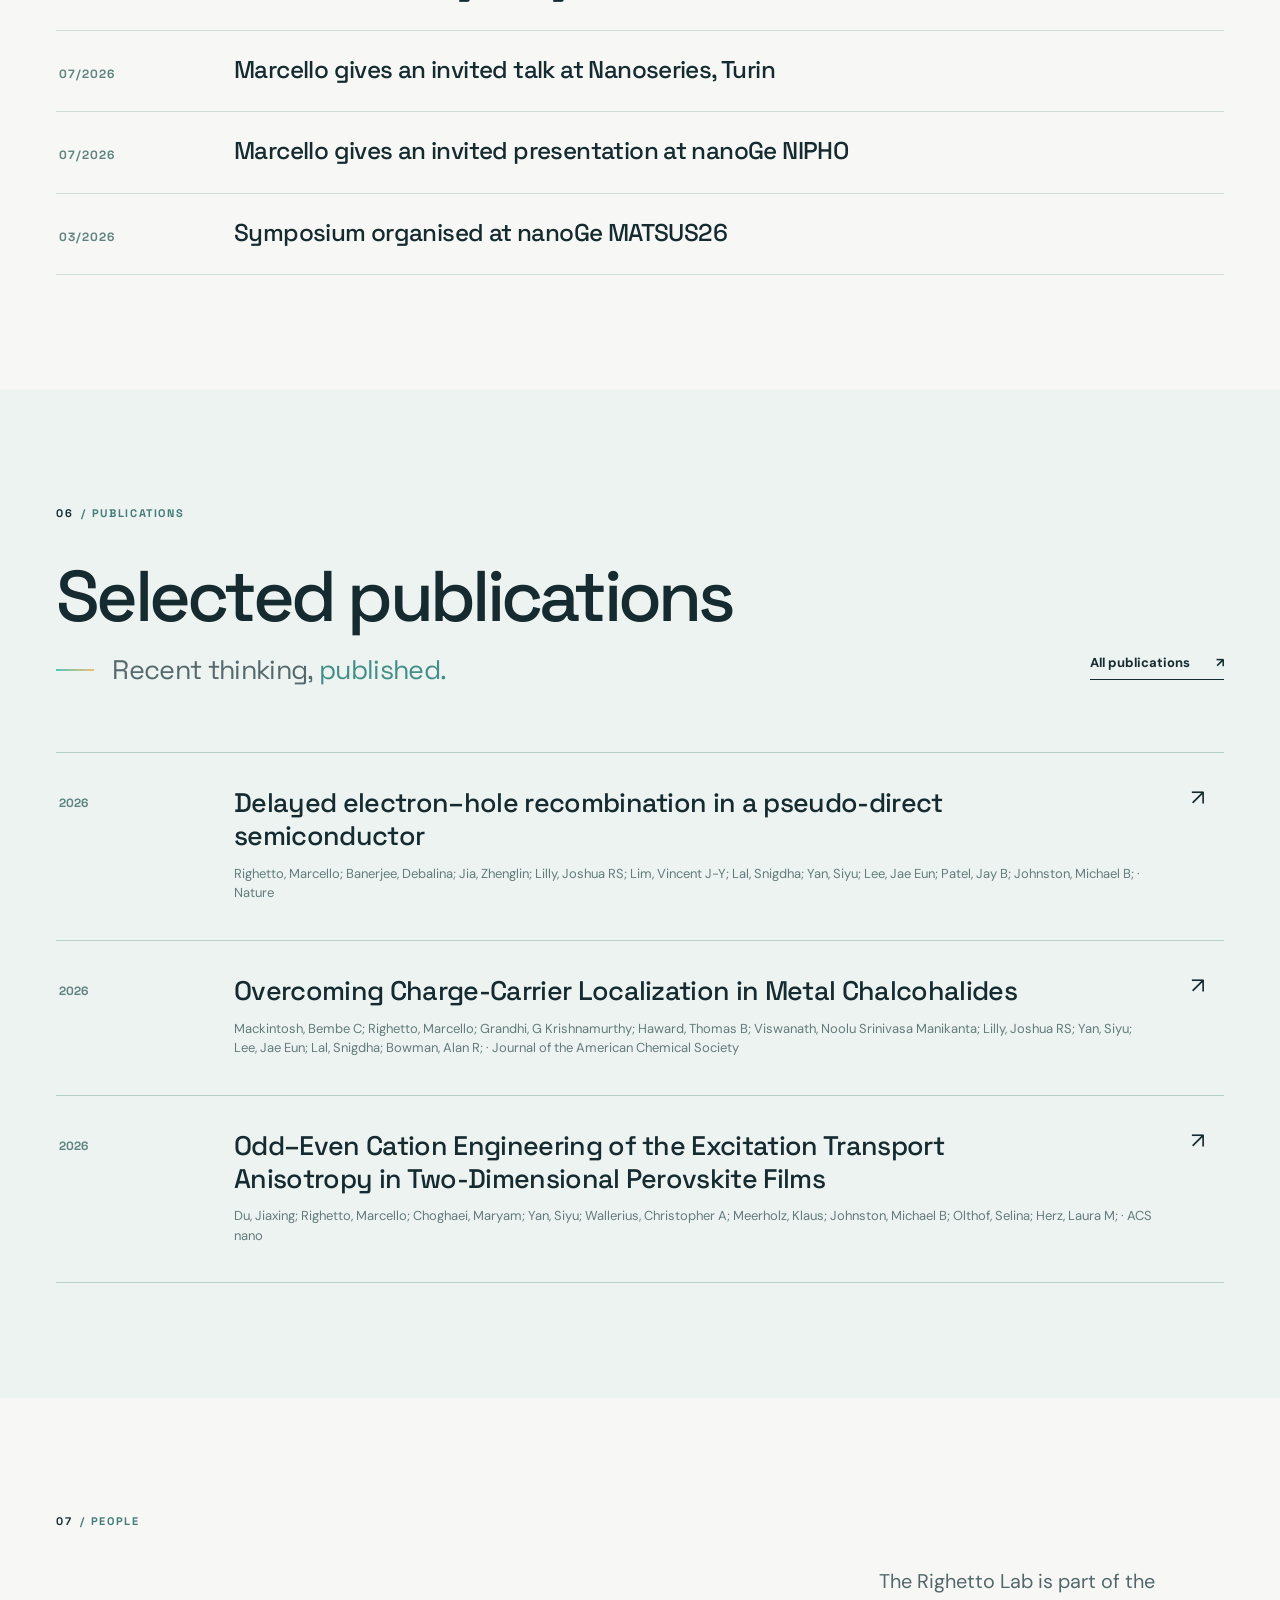
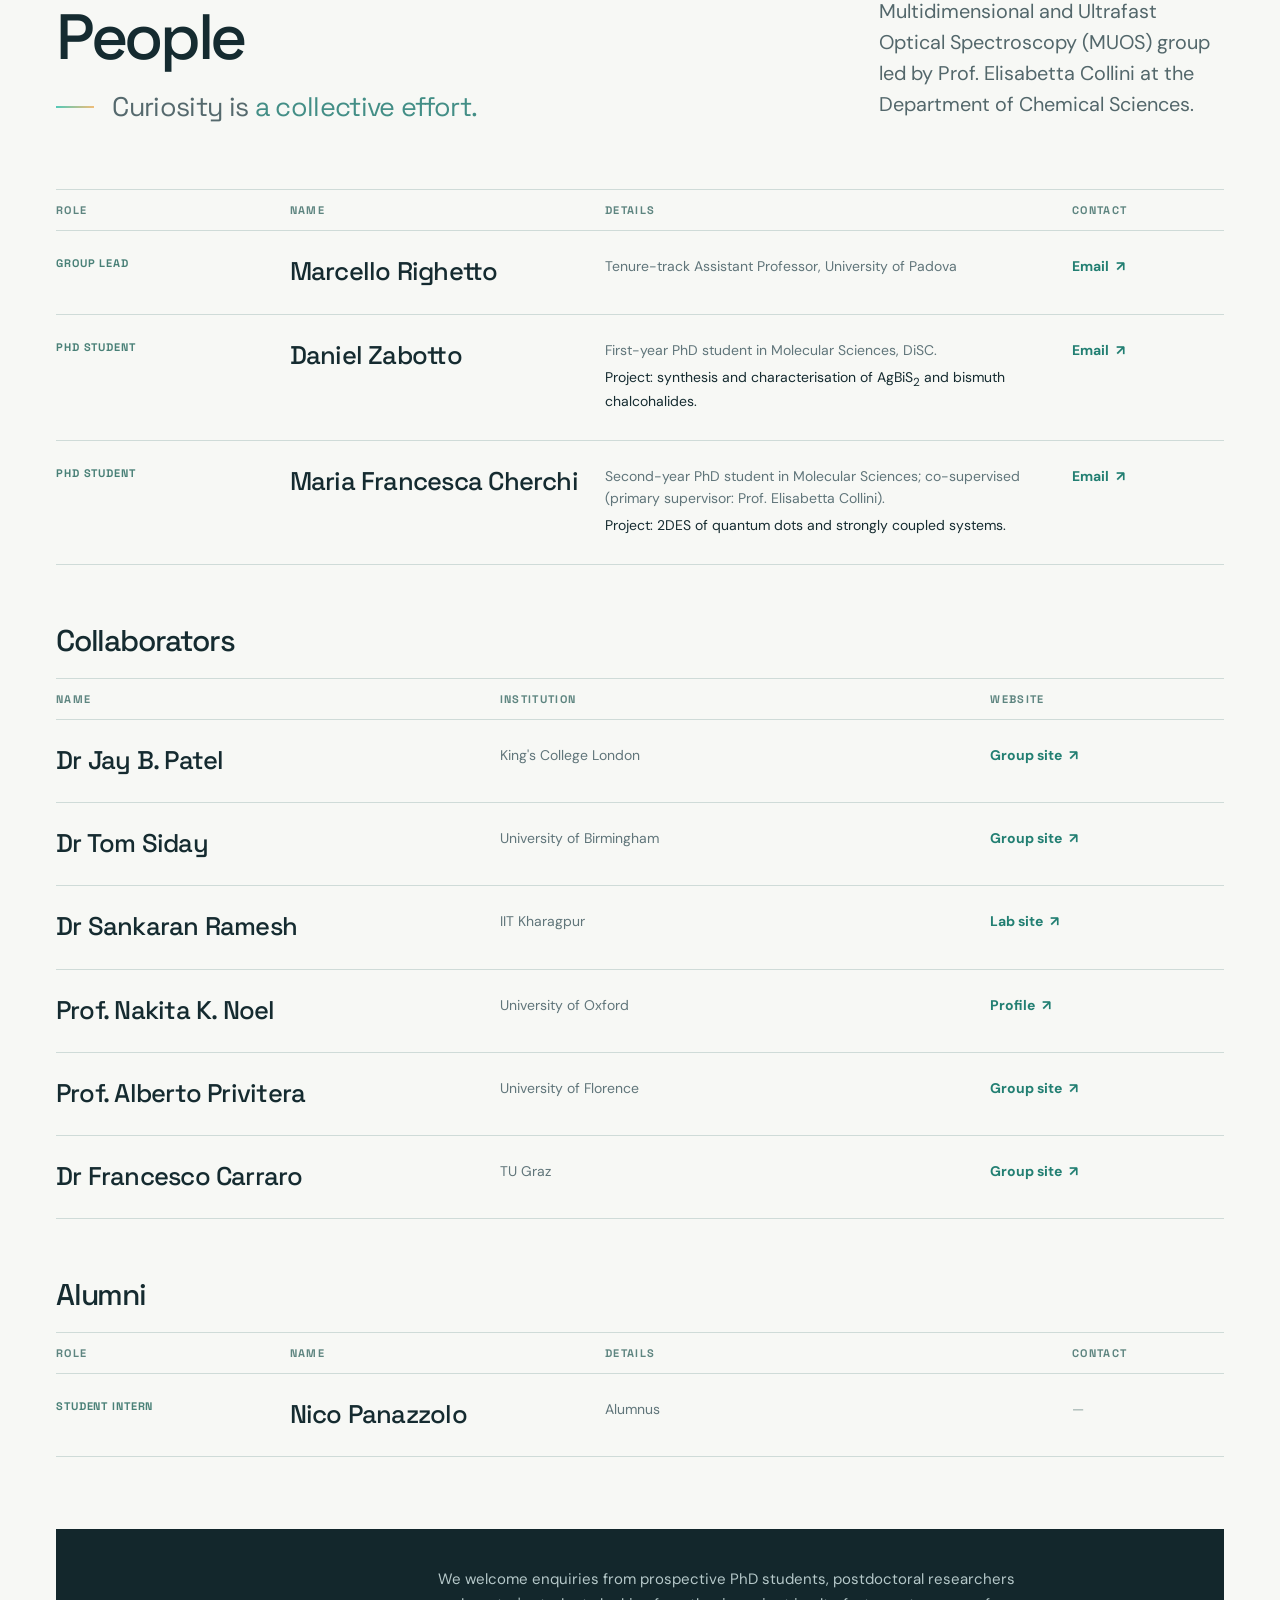
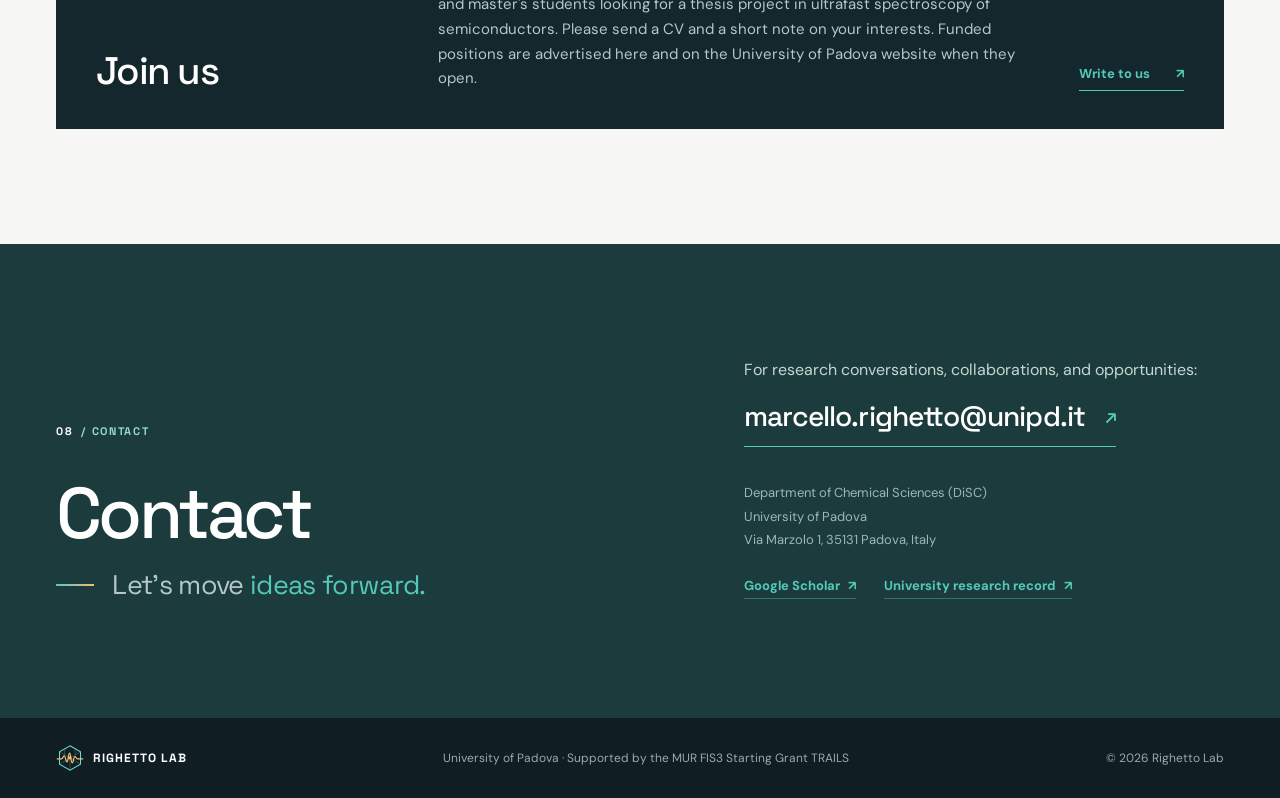
==== commit af2a038b: "Update index.html" ====
--- a/index.html
+++ b/index.html
@@ -69,9 +69,9 @@
           <div class="intro-grid">
             <div class="heading-block">
               <h2 class="display-heading reveal" id="research-title">Research</h2>
-              <p class="section-tagline reveal">The physics of <em>light and charge.</em></p>
-            </div>
-            <p class="intro-lead reveal">We relate composition, cation ordering and electron&ndash;phonon coupling to the mobility, localisation and recombination of photogenerated carriers in emerging solar absorbers.</p>
+              <p class="section-tagline reveal">The physics of <em>light and charges.</em></p>
+            </div>
+            <p class="intro-lead reveal">We correlate composition, cation ordering and electron&ndash;phonon coupling to the mobility, localisation and recombination of photogenerated carriers in emerging solar absorbers.</p>
           </div>
           <div class="research-list">
             <article class="research-row reveal">
@@ -122,7 +122,7 @@
             <div class="materials-copy">
               <div class="heading-block">
                 <h2 class="display-heading reveal" id="materials-title">Perovskite-inspired materials</h2>
-                <p class="section-tagline section-tagline-light reveal">A clearer view of <em>what new materials can do.</em></p>
+                <p class="section-tagline section-tagline-light reveal">Elucidating <em>the potenial of emerging semiconductors.</em></p>
               </div>
               <p class="materials-lead reveal">Lead-halide perovskites absorb light strongly and transport charge efficiently even when they are processed from solution at low temperature and contain many defects. Their lead content and limited stability have driven a search for materials that keep these properties while using less toxic, more stable elements.</p>
               <p class="reveal">Perovskite-inspired materials (PIMs) have been found in three ways: by chemical analogy, replacing Pb<sup>2+</sup> with other cations; by structural analogy, keeping the perovskite framework; and by electronic analogy. The electronic route looks for cations with an ns<sup>2</sup> lone pair, such as Bi<sup>3+</sup>, Sb<sup>3+</sup> and Sn<sup>2+</sup>, whose filled s orbitals shape the band edges as those of Pb<sup>2+</sup> do and are thought to make the material tolerant to defects. Many of the resulting compounds do not have a perovskite structure at all.</p>
@@ -154,7 +154,7 @@
             <div class="section-label section-label-light reveal"><span>03</span> / METHODS</div>
             <h2 class="display-heading reveal" id="approach-title">Methods</h2>
             <p class="section-tagline section-tagline-light reveal">Following charge <em>in real time.</em></p>
-            <p class="reveal">Optical pump-terahertz probe (OPTP) spectroscopy follows charge transport after a semiconductor absorbs light, without adding electrical contacts. A dedicated OPTP spectrometer is under construction in our Padova lab.</p>
+            <p class="reveal">Optical pump-terahertz probe (OPTP) spectroscopy monitors charge-carrier transport following light absorption in a semiconductor on ultrafast timescales and in a contact-less way. A dedicated OPTP spectrometer is under construction in our Padova lab.</p>
             <ol class="approach-steps reveal">
               <li><span>01</span><p><strong>Optical pump.</strong> A femtosecond light pulse creates electrons and holes in the thin film.</p></li>
               <li><span>02</span><p><strong>THz probe.</strong> A broadband terahertz pulse crosses the same spot after a controlled delay. Mobile charges change its transmitted electric field.</p></li>
@@ -166,7 +166,7 @@
               <source media="(max-width: 600px)" srcset="assets/optp-schematic-mobile.svg" width="360" height="430">
               <img src="assets/optp-schematic.svg" alt="Optical pump light excites a semiconductor thin film. A delayed terahertz probe crosses the film, and the transmitted field is detected." width="640" height="430" loading="lazy">
             </picture>
-            <figcaption>The pump-probe delay is varied to follow the material's photoinduced conductivity over time.</figcaption>
+            <figcaption>The pump-probe delay is scanned to follow the material's photoinduced conductivity over time from 100s femtoseconds to nanosecond timescales.</figcaption>
           </figure>
         </div>
       </section>
@@ -209,7 +209,7 @@
             </article>
             <article class="facility-row reveal">
               <h3>Hyperspectral photoluminescence microscopy</h3>
-              <p>Widefield Fourier-transform hyperspectral imaging of photoluminescence with 405&nbsp;nm excitation.</p>
+              <p>Widefield Fourier-transform hyperspectral imaging of photoluminescence with 405&nbsp;nm excitation.Build in collaboration with KCL Physics, physically located at KCL (Patel Lab)</p>
               <span class="status status-build">Being commissioned</span>
             </article>
             <article class="facility-row reveal">
--- a/styles.css
+++ b/styles.css
@@ -330,7 +330,8 @@
   .menu-toggle[aria-expanded="true"] span:last-child { transform: translateY(-3.5px) rotate(-45deg); }
   .mobile-nav:not([hidden]) { position: fixed; z-index: 49; inset: 70px 0 0; display: flex; flex-direction: column; padding: 30px 22px; background: #101e23; color: white; }
   .mobile-nav a { padding: 18px 1px; border-bottom: 1px solid rgba(255,255,255,.18); font: 500 28px var(--font-display); }
-  .hero { min-height: 640px; height: 91svh; }
+  .hero { min-height: max(640px, 91svh); height: auto; }
+  .hero-content { padding-bottom: 72px; }
   .hero-image { background-position: 59% center; }
   .hero-shade { background: linear-gradient(90deg, rgba(7,17,21,.91), rgba(7,17,21,.65) 60%, rgba(7,17,21,.3)), linear-gradient(0deg, rgba(7,17,21,.45), transparent 40%); }
   .hero-content { padding-top: clamp(175px, 24svh, 245px); }
@@ -359,8 +360,8 @@
 
 @media (max-width: 600px) {
   :root { --wrap: min(100% - 40px, 1380px); }
-  .hero { min-height: 520px; height: 88svh; }
-  .hero-content { padding-top: clamp(160px, 23svh, 212px); }
+  .hero { min-height: max(520px, 88svh); height: auto; }
+  .hero-content { padding-top: clamp(132px, 20svh, 200px); padding-bottom: 56px; }
   .hero-kicker { flex-wrap: wrap; max-width: 310px; gap: 8px; margin-bottom: 27px; font-size: 9px; line-height: 1.5; }
   .hero h1 { font-size: clamp(68px, 15.5vw, 91px); }
   .hero-statement { margin-top: 29px; font-size: 26px; }
